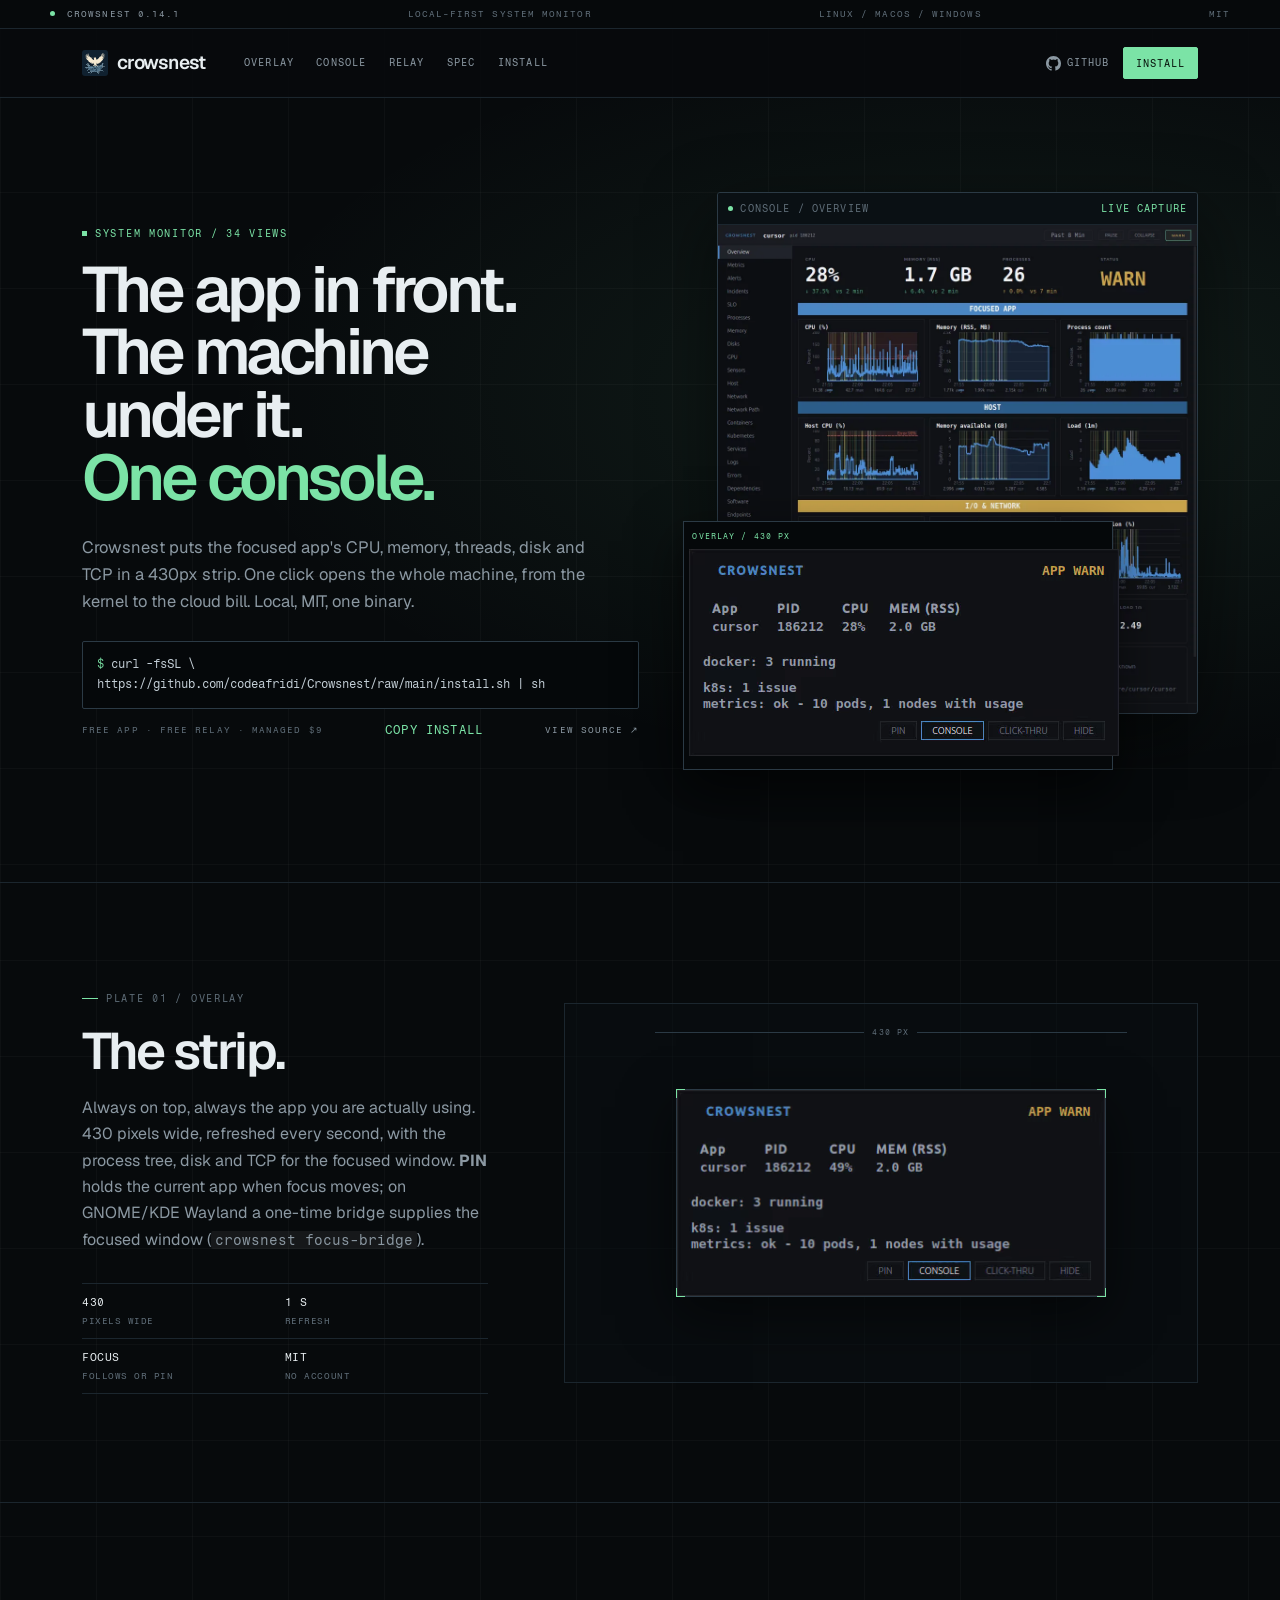
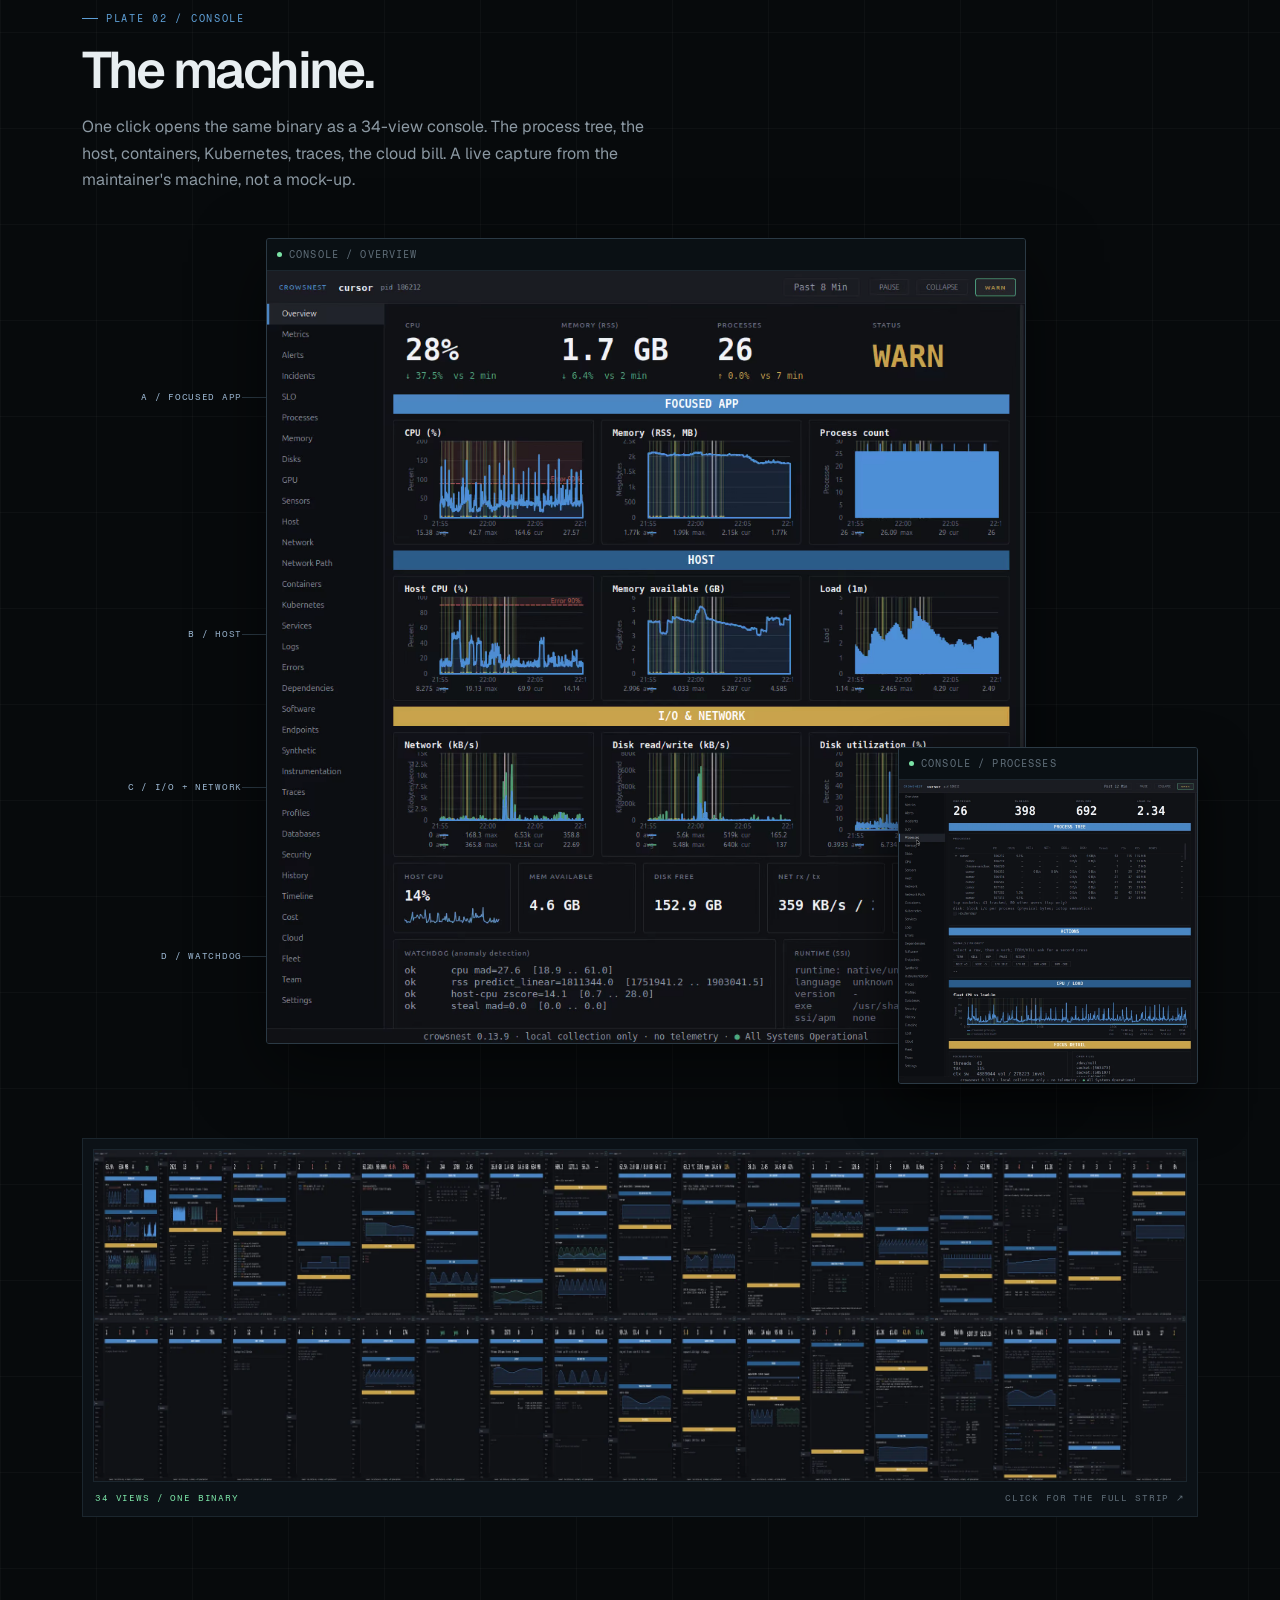
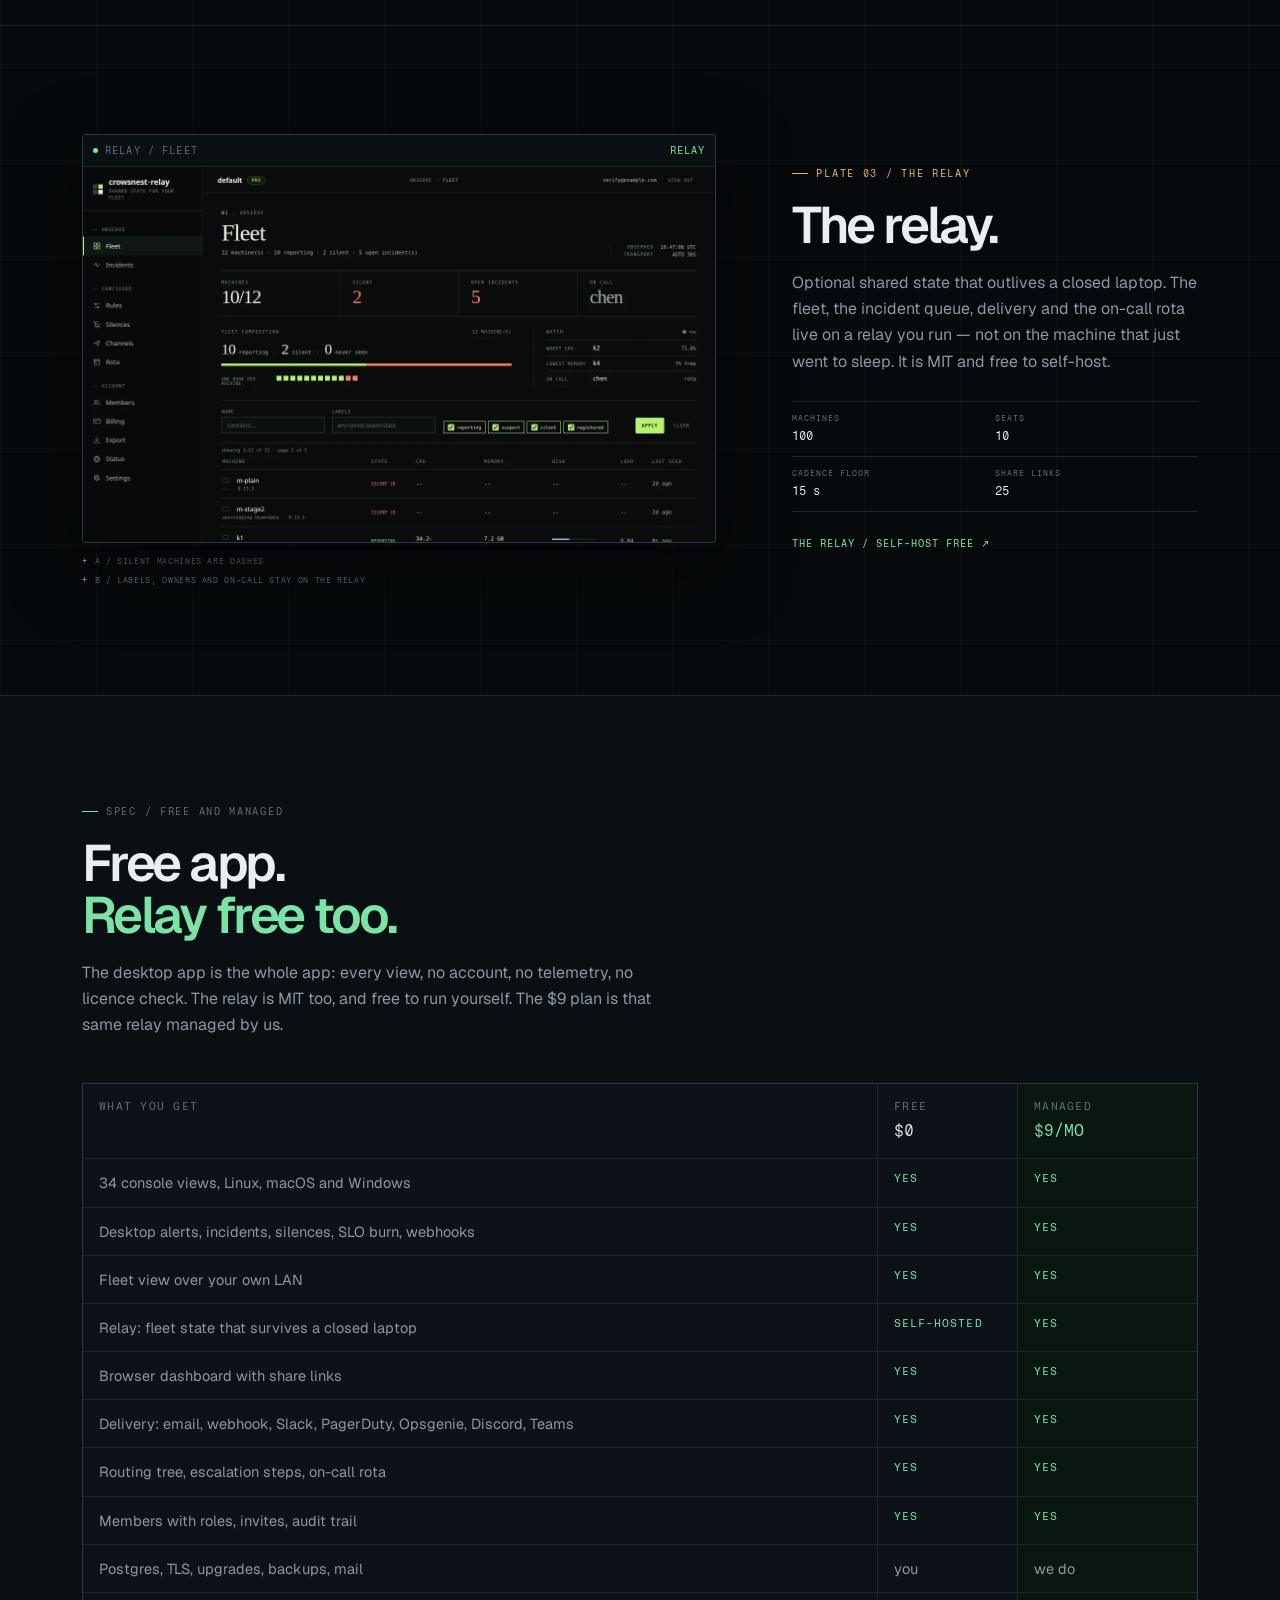
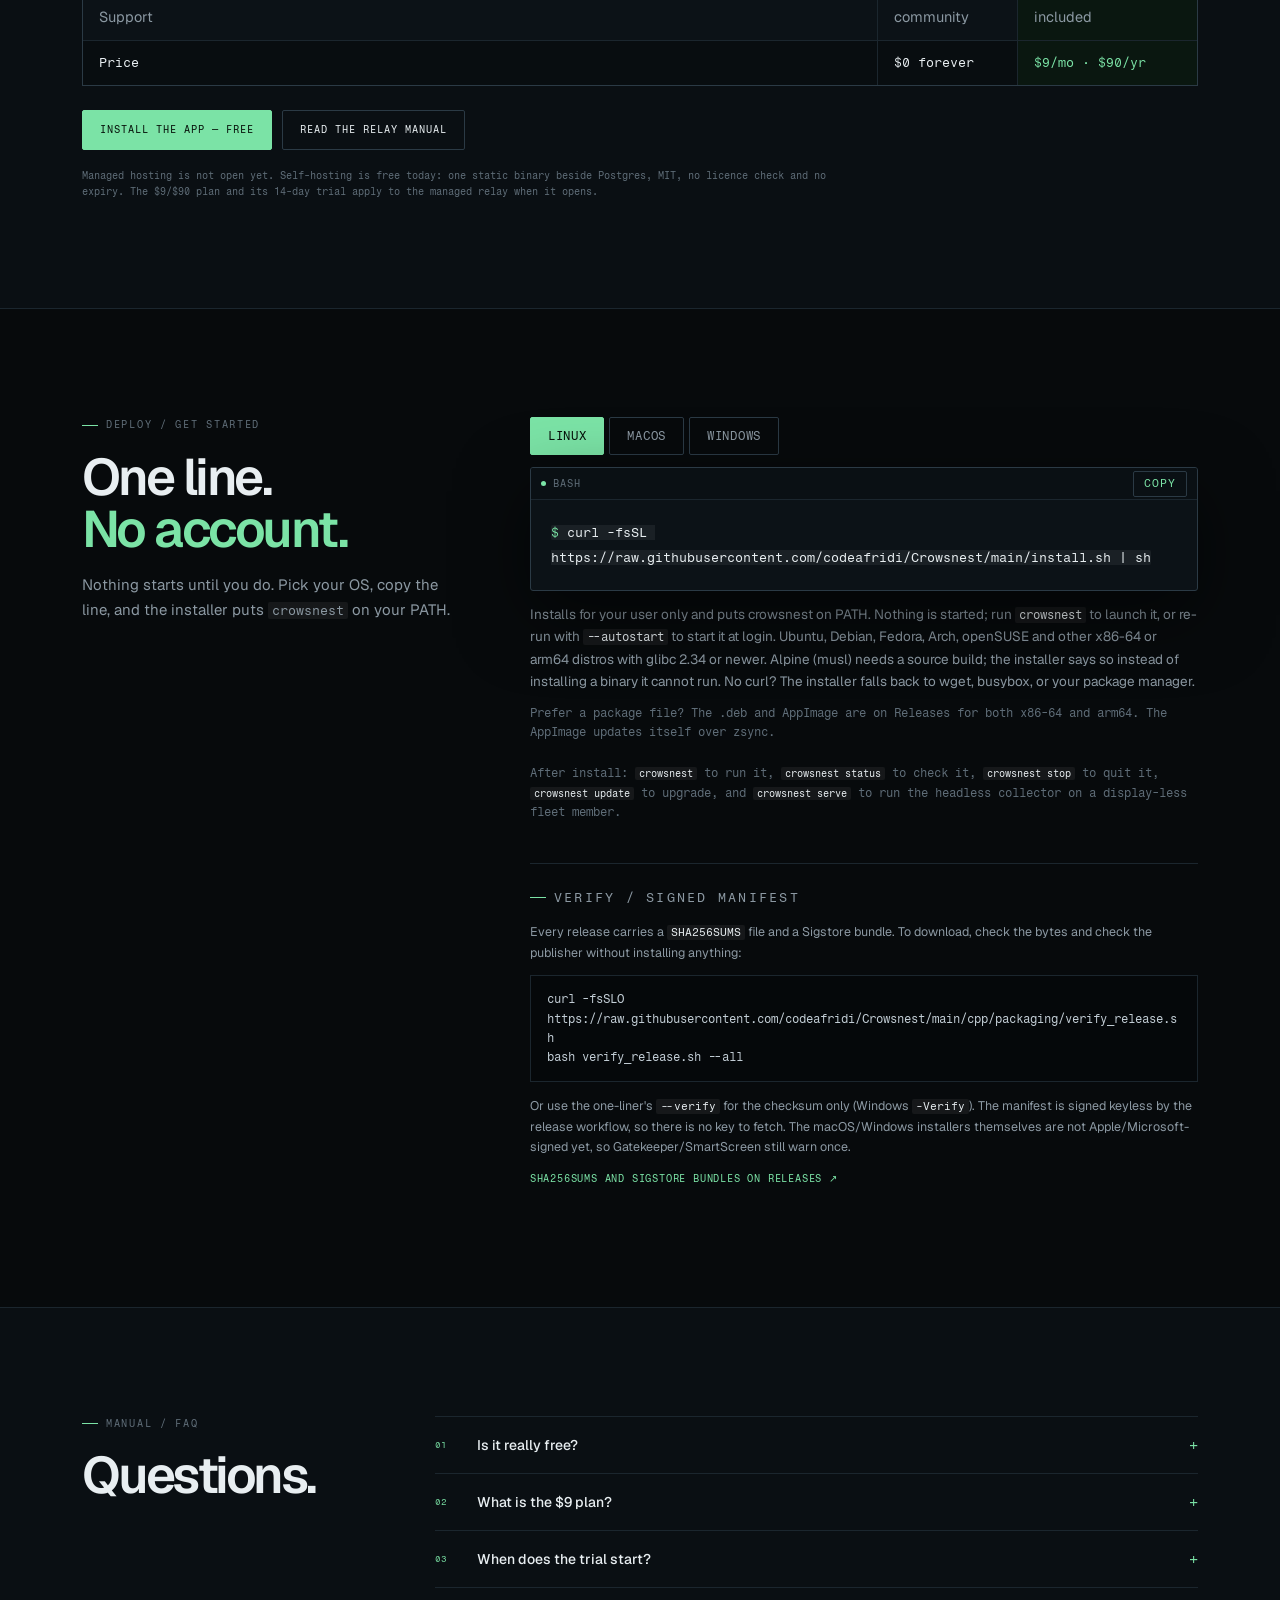
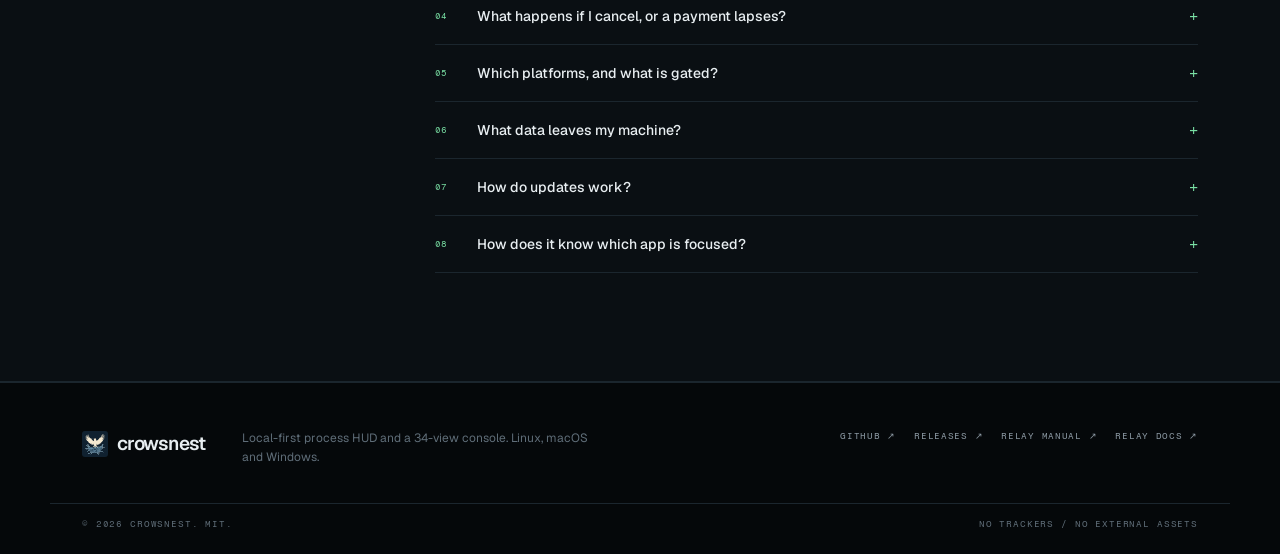
==== site/index.html @ 72ba288e "release: bump version to 0.14.1" ====
<!DOCTYPE html>
<html lang="en">
  <head>
    <meta charset="utf-8" />
    <meta name="viewport" content="width=device-width, initial-scale=1" />
    <title>Crowsnest. A focused process HUD and a 34-view console</title>
    <meta name="description" content="Crowsnest puts the focused app's CPU, memory, threads, disk and TCP in a 430px strip, then opens a 34-view console for the host, containers, Kubernetes, traces and cloud cost. Linux, macOS and Windows. The app and the relay are MIT and free to run yourself; the managed relay is $9 with a 14-day trial." />
    <meta name="theme-color" content="#080b0e" />
    <link rel="icon" href="logo.svg" type="image/svg+xml" />
    <link rel="apple-touch-icon" href="logo.png" />
    <link rel="preload" href="fonts/geist.woff2" as="font" type="font/woff2" crossorigin />
    <link rel="preload" href="fonts/fragment-mono.woff2" as="font" type="font/woff2" crossorigin />
    <link rel="stylesheet" href="styles.css?v=12" />
  </head>
  <body>
    <a class="skip" href="#main">Skip to content</a>

    <div class="topstrip">
      <div class="wrap topstrip-inner">
        <span class="topstrip-build"><i class="dot" aria-hidden="true"></i> CROWSNEST 0.14.1</span>
        <span>LOCAL-FIRST SYSTEM MONITOR</span>
        <span>LINUX / MACOS / WINDOWS</span>
        <span>MIT</span>
      </div>
    </div>

    <header class="head">
      <div class="wrap head-inner">
        <a class="brand" href="#main" aria-label="Crowsnest home">
          <img class="brand-mark" src="logo.svg" width="26" height="26" alt="" aria-hidden="true" />
          <span class="brand-name">crowsnest</span>
        </a>
        <nav class="head-nav" aria-label="Sections">
          <a href="#overlay">Overlay</a>
          <a href="#console">Console</a>
          <a href="relay.html">Relay</a>
          <a href="#spec">Spec</a>
          <a href="#install">Install</a>
        </nav>
        <div class="head-actions">
          <a class="head-gh" href="https://github.com/codeafridi/Crowsnest" rel="noopener">
            <svg width="15" height="15" viewBox="0 0 24 24" fill="currentColor" aria-hidden="true"><path d="M12 0C5.37 0 0 5.37 0 12c0 5.3 3.44 9.8 8.21 11.39.6.11.79-.26.79-.58v-2.23c-3.34.72-4.03-1.42-4.03-1.42-.55-1.39-1.33-1.76-1.33-1.76-1.09-.74.08-.73.08-.73 1.2.08 1.84 1.24 1.84 1.24 1.07 1.83 2.81 1.3 3.49 1 .11-.78.42-1.31.76-1.61-2.67-.3-5.47-1.33-5.47-5.93 0-1.31.47-2.38 1.24-3.22-.12-.3-.54-1.52.12-3.18 0 0 1-.32 3.3 1.23a11.5 11.5 0 0 1 6.01 0c2.3-1.55 3.3-1.23 3.3-1.23.66 1.66.24 2.88.12 3.18.77.84 1.24 1.91 1.24 3.22 0 4.61-2.81 5.63-5.49 5.92.43.37.81 1.1.81 2.22v3.29c0 .32.19.7.8.58A12 12 0 0 0 24 12c0-6.63-5.37-12-12-12z"/></svg>
            <span>GitHub</span>
          </a>
          <a class="btn btn-green btn-sm" href="#install">Install</a>
        </div>
      </div>
    </header>

    <main id="main">
      <section class="hero">
        <div class="hero-grid-bg" aria-hidden="true"></div>
        <div class="wrap hero-grid">
          <div class="hero-copy">
            <p class="eyebrow"><span class="tick"></span> SYSTEM MONITOR / 34 VIEWS</p>
            <h1>The app in front.<br />The machine<br />under it.<br /><em>One console.</em></h1>
            <p class="hero-lede">Crowsnest puts the focused app's CPU, memory, threads, disk and TCP in a 430px strip. One click opens the whole machine, from the kernel to the cloud bill. Local, MIT, one binary.</p>
            <div class="quick-install">
              <pre id="install-command"><span class="quick-prompt">$</span> curl -fsSL \
https://github.com/codeafridi/Crowsnest/raw/main/install.sh | sh</pre>
            </div>
            <div class="hero-under">
              <span>FREE APP · FREE RELAY · MANAGED $9</span>
              <button class="copy-link" type="button" data-copy="#install-command">COPY INSTALL</button>
              <a href="https://github.com/codeafridi/Crowsnest" rel="noopener">VIEW SOURCE &nearr;</a>
            </div>
          </div>

          <div class="hero-visual" aria-label="The Crowsnest console with the overlay strip">
            <div class="frame console-frame">
              <div class="frame-bar"><span class="frame-dot" aria-hidden="true"></span> CONSOLE / OVERVIEW <span class="frame-live">LIVE CAPTURE</span></div>
              <a href="#console"><img src="shots/console-live-poster.webp" width="1020" height="1040" alt="Crowsnest's console on a real machine: focused app CPU, memory and process count, host CPU, memory and load, network and disk charts, and the watchdog cards." fetchpriority="high" /></a>
            </div>
            <div class="overlay-float">
              <span class="float-label">OVERLAY / 430 PX</span>
              <video width="430" height="208" autoplay muted loop playsinline poster="hud.png" aria-label="A live capture of the compact Crowsnest strip: the focused app's CPU and memory update once a second, with Docker and Kubernetes counts and the PIN, CONSOLE, CLICK-THRU and HIDE buttons.">
                <source src="shots/hud-live.webm" type="video/webm" />
                <source src="shots/hud-live.mp4" type="video/mp4" />
              </video>
            </div>
          </div>
        </div>
      </section>

      <section class="plate plate-overlay" id="overlay">
        <div class="wrap plate-grid">
          <div class="plate-copy">
            <p class="plate-no">PLATE 01 / OVERLAY</p>
            <h2>The strip.</h2>
            <p>Always on top, always the app you are actually using. 430 pixels wide, refreshed every second, with the process tree, disk and TCP for the focused window. <strong>PIN</strong> holds the current app when focus moves; on GNOME/KDE Wayland a one-time bridge supplies the focused window (<code>crowsnest focus-bridge</code>).</p>
            <ul class="micro-list">
              <li><span>430</span>pixels wide</li>
              <li><span>1 s</span>refresh</li>
              <li><span>FOCUS</span>follows or PIN</li>
              <li><span>MIT</span>no account</li>
            </ul>
          </div>
          <div class="hud-stage">
            <div class="dimension dimension-top"><span>430 PX</span></div>
            <div class="hud-art">
              <video width="430" height="208" autoplay muted loop playsinline preload="metadata" poster="hud.png" aria-label="The compact Crowsnest overlay at actual size: the focused app, its CPU and memory updating, Docker and Kubernetes counts, and the footer controls.">
                <source src="shots/hud-live.webm" type="video/webm" />
                <source src="shots/hud-live.mp4" type="video/mp4" />
              </video>
              <span class="hud-corner tl"></span><span class="hud-corner tr"></span><span class="hud-corner bl"></span><span class="hud-corner br"></span>
            </div>
          </div>
        </div>
      </section>

      <section class="plate plate-console" id="console">
        <div class="wrap">
          <div class="plate-head">
            <p class="plate-no">PLATE 02 / CONSOLE</p>
            <h2>The machine.</h2>
            <p>One click opens the same binary as a 34-view console. The process tree, the host, containers, Kubernetes, traces, the cloud bill. A live capture from the maintainer's machine, not a mock-up.</p>
          </div>
          <div class="console-stage">
            <div class="ann-col" aria-hidden="true">
              <span class="ann ann-a">A / FOCUSED APP</span>
              <span class="ann ann-b">B / HOST</span>
              <span class="ann ann-c">C / I/O + NETWORK</span>
              <span class="ann ann-d">D / WATCHDOG</span>
            </div>
            <div class="console-art">
              <div class="frame main-frame">
                <div class="frame-bar"><span class="frame-dot" aria-hidden="true"></span> CONSOLE / OVERVIEW</div>
                <video width="1020" height="1040" autoplay muted loop playsinline preload="metadata" poster="shots/console-live-poster.webp" aria-label="A live capture of the Crowsnest console on a real machine: the Overview page with focused-app and host charts, the I/O and network band, the watchdog rows, then scrolled to the lower cards.">
                  <source src="shots/console-live.webm" type="video/webm" />
                  <source src="shots/console-live.mp4" type="video/mp4" />
                </video>
              </div>
              <div class="frame inset-frame">
                <div class="frame-bar"><span class="frame-dot" aria-hidden="true"></span> CONSOLE / PROCESSES</div>
                <img src="shots/processes-live.webp" width="1020" height="1040" alt="The Crowsnest Processes view on a real machine: a grouped process tree with CPU, RSS, threads, fds, disk and TCP rates, listening ports, the signal controls and the focused process detail." loading="lazy" />
              </div>
            </div>
          </div>
          <figure class="views-strip">
            <a href="shots/views.webp" target="_blank" rel="noopener"><img src="shots/views.webp" width="2324" height="704" loading="lazy" alt="A strip of all 34 Crowsnest console views rendered side by side." /></a>
            <figcaption><span>34 VIEWS / ONE BINARY</span><span>Click for the full strip &nearr;</span></figcaption>
          </figure>
        </div>
      </section>

      <section class="plate plate-relay" id="relay">
        <div class="wrap plate-grid reverse">
          <div class="relay-stage">
            <div class="frame relay-frame">
              <div class="frame-bar"><span class="frame-dot" aria-hidden="true"></span> RELAY / FLEET <span class="frame-live">RELAY</span></div>
              <a href="shots/relay-fleet.webp" target="_blank" rel="noopener"><img src="shots/relay-fleet.webp" width="1280" height="760" alt="The relay's Fleet page: twelve labeled machines, ten reporting, two silent with dashes in every value column, a composition strip and a watch column." loading="lazy" /></a>
            </div>
            <div class="relay-notes">
              <span>A / SILENT MACHINES ARE DASHES</span>
              <span>B / LABELS, OWNERS AND ON-CALL STAY ON THE RELAY</span>
            </div>
          </div>
          <div class="plate-copy">
            <p class="plate-no">PLATE 03 / THE RELAY</p>
            <h2>The relay.</h2>
            <p>Optional shared state that outlives a closed laptop. The fleet, the incident queue, delivery and the on-call rota live on a relay you run &mdash; not on the machine that just went to sleep. It is MIT and free to self-host.</p>
            <dl class="relay-facts">
              <div><dt>Machines</dt><dd>100</dd></div>
              <div><dt>Seats</dt><dd>10</dd></div>
              <div><dt>Cadence floor</dt><dd>15 s</dd></div>
              <div><dt>Share links</dt><dd>25</dd></div>
            </dl>
            <a class="arrow-link" href="relay.html">THE RELAY / SELF-HOST FREE &nearr;</a>
          </div>
        </div>
      </section>

      <section class="plate spec" id="spec">
        <div class="wrap">
          <div class="plate-head spec-head">
            <p class="plate-no">SPEC / FREE AND MANAGED</p>
            <h2>Free app.<br /><em>Relay free too.</em></h2>
            <p>The desktop app is the whole app: every view, no account, no telemetry, no licence check. The relay is MIT too, and free to run yourself. The $9 plan is that same relay managed by us.</p>
          </div>

          <div class="spec-scroll">
            <div class="spec-table" role="table" aria-label="Free and managed relay plans">
              <div class="spec-row spec-headrow" role="row">
                <span role="columnheader">WHAT YOU GET</span>
                <span role="columnheader">FREE <b>$0</b></span>
                <span role="columnheader" class="team-col">MANAGED <b>$9/mo</b></span>
              </div>
              <div class="spec-row" role="row"><span>34 console views, Linux, macOS and Windows</span><span class="yes">YES</span><span class="yes team-col">YES</span></div>
              <div class="spec-row" role="row"><span>Desktop alerts, incidents, silences, SLO burn, webhooks</span><span class="yes">YES</span><span class="yes team-col">YES</span></div>
              <div class="spec-row" role="row"><span>Fleet view over your own LAN</span><span class="yes">YES</span><span class="yes team-col">YES</span></div>
              <div class="spec-row" role="row"><span>Relay: fleet state that survives a closed laptop</span><span class="yes">SELF-HOSTED</span><span class="yes team-col">YES</span></div>
              <div class="spec-row" role="row"><span>Browser dashboard with share links</span><span class="yes">YES</span><span class="yes team-col">YES</span></div>
              <div class="spec-row" role="row"><span>Delivery: email, webhook, Slack, PagerDuty, Opsgenie, Discord, Teams</span><span class="yes">YES</span><span class="yes team-col">YES</span></div>
              <div class="spec-row" role="row"><span>Routing tree, escalation steps, on-call rota</span><span class="yes">YES</span><span class="yes team-col">YES</span></div>
              <div class="spec-row" role="row"><span>Members with roles, invites, audit trail</span><span class="yes">YES</span><span class="yes team-col">YES</span></div>
              <div class="spec-row" role="row"><span>Postgres, TLS, upgrades, backups, mail</span><span>you</span><span class="team-col">we do</span></div>
              <div class="spec-row" role="row"><span>Support</span><span>community</span><span class="team-col">included</span></div>
              <div class="spec-row spec-pricerow" role="row"><span>Price</span><span>$0 forever</span><span class="team-col">$9/mo &middot; $90/yr</span></div>
            </div>
          </div>

          <div class="spec-actions">
            <a class="btn btn-green" href="#install">Install the app &mdash; free</a>
            <a class="btn" href="relay.html">Read the relay manual</a>
          </div>
          <p class="managed-note">Managed hosting is not open yet. Self-hosting is free today: one static binary beside Postgres, MIT, no licence check and no expiry. The $9/$90 plan and its 14-day trial apply to the managed relay when it opens.</p>

          
        </div>
      </section>

      <section class="plate install" id="install">
        <div class="wrap install-grid">
          <div class="install-head">
            <p class="plate-no">DEPLOY / GET STARTED</p>
            <h2>One line.<br /><em>No account.</em></h2>
            <p>Nothing starts until you do. Pick your OS, copy the line, and the installer puts <code>crowsnest</code> on your PATH.</p>
          </div>
          <div class="install-body">
            <div class="ostabs" role="tablist" aria-label="Choose your operating system">
              <button type="button" role="tab" data-os="linux" aria-selected="true">Linux</button>
              <button type="button" role="tab" data-os="macos" aria-selected="false">macOS</button>
              <button type="button" role="tab" data-os="windows" aria-selected="false">Windows</button>
            </div>

            <div class="ospanel" data-os="linux" role="tabpanel">
              <div class="frame terminal-frame">
                <div class="frame-bar"><span class="frame-dot" aria-hidden="true"></span> BASH <button class="frame-copy" type="button" data-copy="#cmd-linux">COPY</button></div>
                <pre class="terminal-body"><code id="cmd-linux"><span class="prompt">$</span> curl -fsSL https://raw.githubusercontent.com/codeafridi/Crowsnest/main/install.sh | sh</code></pre>
              </div>
              <p>Installs for your user only and puts crowsnest on PATH. Nothing is started; run <code>crowsnest</code> to launch it, or re-run with <code>--autostart</code> to start it at login. Ubuntu, Debian, Fedora, Arch, openSUSE and other x86-64 or arm64 distros with glibc 2.34 or newer. Alpine (musl) needs a source build; the installer says so instead of installing a binary it cannot run. No curl? The installer falls back to wget, busybox, or your package manager.</p>
              <p class="alts">Prefer a package file? The .deb and AppImage are on Releases for both x86-64 and arm64. The AppImage updates itself over zsync.</p>
            </div>

            <div class="ospanel" data-os="macos" role="tabpanel" hidden>
              <div class="frame terminal-frame">
                <div class="frame-bar"><span class="frame-dot" aria-hidden="true"></span> TERMINAL <button class="frame-copy" type="button" data-copy="#cmd-mac">COPY</button></div>
                <pre class="terminal-body"><code id="cmd-mac"><span class="prompt">$</span> curl -fsSL https://raw.githubusercontent.com/codeafridi/Crowsnest/main/install.sh | sh</code></pre>
              </div>
              <p>Downloads the latest DMG, copies the app into Applications and adds the crowsnest command. Nothing is started; re-run with <code>--autostart</code> for login autostart. Needs macOS 12 Monterey or newer. No permissions asked, and the installer clears Gatekeeper for you.</p>
              <p class="alts">Prefer a package file? The DMG is on Releases. TCP health is gated on macOS: the kernel will not hand those counters to an unprivileged reader, and the panel says so.</p>
            </div>

            <div class="ospanel" data-os="windows" role="tabpanel" hidden>
              <div class="frame terminal-frame">
                <div class="frame-bar"><span class="frame-dot" aria-hidden="true"></span> POWERSHELL <button class="frame-copy" type="button" data-copy="#cmd-win">COPY</button></div>
                <pre class="terminal-body"><code id="cmd-win"><span class="prompt">PS&gt;</span> irm https://raw.githubusercontent.com/codeafridi/Crowsnest/main/cpp/packaging/windows/install.ps1 -OutFile "$env:TEMP\crowsnest-install.ps1"; powershell -NoProfile -ExecutionPolicy Bypass -File "$env:TEMP\crowsnest-install.ps1"</code></pre>
              </div>
              <p>Open PowerShell, paste the line, done. It downloads the installer to <code>%TEMP%</code> and runs that file with the execution policy bypassed for that process only &mdash; it does not pipe a remote string into your session. Installs into your user folder and puts crowsnest on PATH. Nothing is started; add <code>-Autostart</code> for start at login. Needs Windows 10 or newer. No Git Bash required.</p>
              <p class="alts">Prefer a setup wizard? The MSI is on Releases. SmartScreen may ask once, choose Run anyway.</p>
            </div>

            <p class="install-after">After install: <code>crowsnest</code> to run it, <code>crowsnest status</code> to check it, <code>crowsnest stop</code> to quit it, <code>crowsnest update</code> to upgrade, and <code>crowsnest serve</code> to run the headless collector on a display-less fleet member.</p>

            <div class="verify">
              <p class="plate-no">VERIFY / SIGNED MANIFEST</p>
              <p>Every release carries a <code>SHA256SUMS</code> file and a Sigstore bundle. To download, check the bytes and check the publisher without installing anything:</p>
              <pre class="verify-cmd">curl -fsSLO https://raw.githubusercontent.com/codeafridi/Crowsnest/main/cpp/packaging/verify_release.sh
bash verify_release.sh --all</pre>
              <p>Or use the one-liner's <code>--verify</code> for the checksum only (Windows <code>-Verify</code>). The manifest is signed keyless by the release workflow, so there is no key to fetch. The macOS/Windows installers themselves are not Apple/Microsoft-signed yet, so Gatekeeper/SmartScreen still warn once.</p>
              <p class="verify-link"><a href="https://github.com/codeafridi/Crowsnest/releases" rel="noopener">SHA256SUMS and Sigstore bundles on Releases &nearr;</a></p>
            </div>
          </div>
        </div>
      </section>

      <section class="plate faq" id="faq">
        <div class="wrap faq-grid">
          <div class="faq-head">
            <p class="plate-no">MANUAL / FAQ</p>
            <h2>Questions.</h2>
          </div>
          <div class="faq-list">
            <details class="faq-item"><summary><span>01</span>Is it really free?</summary><p>Yes. The desktop app is MIT with no account, no telemetry, no licence check and no feature gate. Every one of the 34 views ships in the free build. Local telemetry is never metered, and there is nothing to buy to use it.</p></details>
            <details class="faq-item"><summary><span>02</span>What is the $9 plan?</summary><p>The managed relay: we run the same relay for you &mdash; hosting, TLS, upgrades, backups, mail and support. The relay is MIT and free to self-host; nothing is feature-gated. $9 a month or $90 a year, 14-day trial, no card, when managed hosting opens. <a href="#spec">Pricing and limits</a>.</p></details>
            <details class="faq-item"><summary><span>03</span>When does the trial start?</summary><p>On the managed relay, when your hosted workspace is provisioned: 14 days, no card, full limits. A relay you run yourself has no trial and no expiry &mdash; it is free, with or without us.</p></details>
            <details class="faq-item"><summary><span>04</span>What happens if I cancel, or a payment lapses?</summary><p>Cancellation keeps the plan to the end of the period, then data is kept 30 days before a counted delete with a receipt. A lapsed payment gives 7 days of grace: read-only by day 7, cancelled by the pass on day 8. Restore inside the window and nothing is lost.</p></details>
            <details class="faq-item"><summary><span>05</span>Which platforms, and what is gated?</summary><p>Linux, macOS and Windows from the same codebase. Collection depth differs by what each OS will hand an unprivileged process, and the console names every gap instead of showing a blank: macOS redacts TCP counters without root, Windows has no load average, cgroups and PSI pressure are Linux surfaces, per-process socket rates need Linux. What works on your OS is listed in Settings, per surface.</p></details>
            <details class="faq-item"><summary><span>06</span>What data leaves my machine?</summary><p>By default, nothing. The outbound calls are all opt-in and all yours: the cloud metadata read for instance identity, your own webhook, your own Prometheus scraper, and <code>[remote]</code> reporting if you link a relay. Even then the payload never carries process lists, command lines, environment, paths or logs &mdash; the schema refuses them and <a href="https://github.com/codeafridi/Crowsnest/blob/main/docs/remote.md" rel="noopener">the field list documents every byte</a>.</p></details>
            <details class="faq-item"><summary><span>07</span>How do updates work?</summary><p><code>crowsnest update</code> stops the running HUD, fetches the latest release bundle and swaps it in. The AppImage updates itself over zsync, and the .deb, DMG, MSI and portable zip are on the <a href="https://github.com/codeafridi/Crowsnest/releases" rel="noopener">Releases page</a> if you prefer to install by hand.</p></details>
            <details class="faq-item"><summary><span>08</span>How does it know which app is focused?</summary><p>On GNOME or KDE Wayland it uses a small bridge the installer sets up, or <code>crowsnest focus-bridge</code> if it needs reinstalling. Hyprland, Sway, niri and X11 use their own sources; any other Wayland compositor has no focus source, and the strip says <strong>NO FOCUS</strong> while the host, disk and network cards keep collecting. The strip's <strong>PIN</strong> holds the current app when focus moves, and Settings -> Collection -> FOCUS names the live provider or the next step. <a href="https://github.com/codeafridi/Crowsnest/blob/main/docs/focus.md" rel="noopener">The focus reference</a> has every case.</p></details>
          </div>
        </div>
      </section>
    </main>

    <footer class="footer">
      <div class="wrap footer-top">
        <a class="brand footer-brand" href="#main"><img class="brand-mark" src="logo.svg" width="26" height="26" alt="" aria-hidden="true" /><span class="brand-name">crowsnest</span></a>
        <p>Local-first process HUD and a 34-view console. Linux, macOS and Windows.</p>
        <div class="footer-links">
          <a href="https://github.com/codeafridi/Crowsnest" rel="noopener">GitHub &nearr;</a>
          <a href="https://github.com/codeafridi/Crowsnest/releases" rel="noopener">Releases &nearr;</a>
          <a href="relay.html">Relay manual &nearr;</a>
          <a href="https://github.com/codeafridi/Crowsnest/blob/main/docs/remote.md" rel="noopener">Relay docs &nearr;</a>
        </div>
      </div>
      <div class="wrap footer-bottom">
        <span>&copy; 2026 Crowsnest. MIT.</span>
        <span>NO TRACKERS / NO EXTERNAL ASSETS</span>
      </div>
    </footer>

    <script>
      document.querySelectorAll('.ostabs button').forEach(function (b) {
        b.addEventListener('click', function () {
          document.querySelectorAll('.ostabs button').forEach(function (x) {
            x.setAttribute('aria-selected', x === b ? 'true' : 'false');
          });
          document.querySelectorAll('.ospanel').forEach(function (p) {
            p.hidden = p.dataset.os !== b.dataset.os;
          });
        });
      });

      document.querySelectorAll('[data-copy]').forEach(function (b) {
        b.addEventListener('click', function () {
          var src = document.querySelector(b.getAttribute('data-copy'));
          if (!src) return;
          var text = src.textContent.trim()
            .replace(/^(?:\$|PS>)\s*/, '')
            .replace(/\\\n\s*/g, '');
          if (navigator.clipboard) navigator.clipboard.writeText(text);
          var label = b.textContent;
          b.textContent = 'COPIED';
          setTimeout(function () { b.textContent = label; }, 1400);
        });
      });
    </script>
  </body>
</html>
---- site/styles.css ----
@font-face {
  font-family: "Geist";
  src: url("fonts/geist.woff2") format("woff2");
  font-weight: 100 900;
  font-style: normal;
  font-display: swap;
}
@font-face {
  font-family: "Fragment Mono";
  src: url("fonts/fragment-mono.woff2") format("woff2");
  font-weight: 400;
  font-style: normal;
  font-display: swap;
}

:root {
  --bg: #070a0c;
  --bg-2: #0a0f13;
  --panel: #0c1217;
  --panel-2: #10171d;
  --line: #1b262e;
  --line-2: #2b3a45;
  --text: #e8eef1;
  --muted: #8b98a2;
  --dim: #5f6d78;
  --green: #7be3a6;
  --green-2: #a6f2c8;
  --green-dim: #0f2419;
  --blue: #5e9fd6;
  --amber: #e7b36a;
  --code: #05080a;
  --sans: "Geist", system-ui, -apple-system, "Segoe UI", Roboto, Helvetica, Arial, sans-serif;
  --mono: "Fragment Mono", ui-monospace, Menlo, Consolas, monospace;
}

* { box-sizing: border-box; }
html { scroll-behavior: smooth; }
body {
  margin: 0;
  background-color: var(--bg);
  background-image:
    linear-gradient(to right, rgba(255, 255, 255, 0.026) 1px, transparent 1px),
    linear-gradient(to bottom, rgba(255, 255, 255, 0.026) 1px, transparent 1px);
  background-size: 96px 96px;
  color: var(--text);
  font-family: var(--sans);
  font-size: 16px;
  line-height: 1.6;
  -webkit-font-smoothing: antialiased;
  text-rendering: optimizeLegibility;
  overflow-x: hidden;
}
img { max-width: 100%; }
h1, h2, h3, h4 { text-wrap: balance; font-weight: 600; letter-spacing: -0.04em; margin: 0; }
p { text-wrap: pretty; }
a { color: inherit; text-decoration: none; }
button { font-family: inherit; }
code { font-family: var(--mono); font-size: 0.86em; background: rgba(255, 255, 255, 0.06); padding: 1px 4px; border-radius: 2px; }
em { font-style: normal; color: var(--green); }
::selection { background: var(--green); color: var(--bg); }
:focus-visible { outline: 2px solid var(--green); outline-offset: 3px; }
[id] { scroll-margin-top: 24px; }

.skip { position: absolute; left: -9999px; top: 0; z-index: 100; background: var(--green); color: var(--bg); padding: 9px 13px; font-family: var(--mono); font-size: 11px; }
.skip:focus { left: 0; }
.wrap { max-width: 1180px; margin: 0 auto; padding: 0 32px; }

/* --- Top strip / header ------------------------------------------------ */
.topstrip { border-bottom: 1px solid var(--line); background: #06090b; }
.topstrip-inner { display: flex; justify-content: space-between; gap: 20px; padding: 7px 0; font-family: var(--mono); font-size: 9px; letter-spacing: 0.12em; text-transform: uppercase; color: var(--dim); }
.topstrip-build { color: var(--muted); }
.dot { display: inline-block; width: 5px; height: 5px; margin-right: 5px; border-radius: 50%; background: var(--green); vertical-align: 1px; }

.head { border-bottom: 1px solid var(--line); background: rgba(7, 10, 12, 0.86); }
.head-inner { height: 68px; display: flex; align-items: center; gap: 24px; }
.brand { display: inline-flex; align-items: center; gap: 9px; color: var(--text); }
.brand-mark { display: block; border-radius: 3px; }
.brand-name { font-weight: 600; font-size: 19px; letter-spacing: -0.03em; }
.head-nav { display: flex; gap: 22px; margin-left: 14px; }
.head-nav a { font-family: var(--mono); font-size: 10px; letter-spacing: 0.12em; text-transform: uppercase; color: var(--muted); }
.head-nav a:hover { color: var(--green); }
.head-actions { margin-left: auto; display: flex; align-items: center; gap: 14px; }
.head-gh { display: inline-flex; align-items: center; gap: 6px; font-family: var(--mono); font-size: 10px; letter-spacing: 0.1em; text-transform: uppercase; color: var(--muted); }
.head-gh:hover { color: var(--text); }

.btn { display: inline-flex; align-items: center; justify-content: center; height: 40px; padding: 0 17px; border: 1px solid var(--line-2); border-radius: 2px; background: transparent; color: var(--text); font-family: var(--mono); font-size: 10px; letter-spacing: 0.1em; text-transform: uppercase; white-space: nowrap; cursor: pointer; transition: border-color 0.15s ease, color 0.15s ease, background 0.15s ease; }
.btn:hover { border-color: var(--green); color: var(--green); }
.btn-sm { height: 32px; padding: 0 12px; font-size: 9.5px; }
.btn-green { background: var(--green); border-color: var(--green); color: #06110a; }
.btn-green:hover { background: var(--green-2); border-color: var(--green-2); color: #06110a; }

.eyebrow, .plate-no { display: flex; align-items: center; gap: 8px; margin: 0 0 18px; font-family: var(--mono); font-size: 9.5px; letter-spacing: 0.18em; text-transform: uppercase; color: var(--green); }
.tick { width: 5px; height: 5px; background: var(--green); flex: 0 0 auto; }
.plate-no { color: var(--dim); }
.plate-no::before { content: ""; width: 16px; height: 1px; background: var(--green); }
.plate-console .plate-no { color: var(--blue); }
.plate-console .plate-no::before { background: var(--blue); }
.plate-console .ann { color: #9db9d4; }
.plate-relay .plate-no { color: var(--amber); }
.plate-relay .plate-no::before { background: var(--amber); }
.plate-relay .relay-notes span::before { color: var(--amber); }

/* --- Hero ------------------------------------------------------------- */
.hero { position: relative; padding: 94px 0 112px; border-bottom: 1px solid var(--line); overflow: hidden; }
.hero-grid-bg { position: absolute; inset: 0; background: radial-gradient(ellipse at 78% 38%, rgba(123, 227, 166, 0.09), rgba(123, 227, 166, 0) 55%); pointer-events: none; }
.hero-grid { position: relative; display: grid; grid-template-columns: 1.04fr 0.96fr; gap: 44px; align-items: center; }
.hero-grid > *, .plate-grid > *, .install-grid > *, .faq-grid > *, .console-stage > * { min-width: 0; }
.hero-copy { max-width: 580px; min-width: 0; }
.hero h1 { margin: 0 0 24px; font-size: clamp(3rem, 5vw, 4.8rem); line-height: 0.98; letter-spacing: -0.055em; color: var(--text); }
.hero-lede { max-width: 520px; margin: 0 0 26px; color: var(--muted); font-size: 16.5px; line-height: 1.65; }
.quick-install { width: 100%; max-width: 560px; min-width: 0; border: 1px solid var(--line-2); border-radius: 2px; background: var(--code); overflow-x: auto; }
.quick-install pre { margin: 0; padding: 13px 14px; font-family: var(--mono); font-size: 12px; line-height: 1.65; color: #c3ced6; white-space: pre-wrap; overflow-wrap: anywhere; }
.quick-prompt { color: var(--green); }
.copy-link { padding: 0; border: 0; background: none; color: var(--green); font-family: var(--mono); font-size: 11.5px; letter-spacing: 0.1em; cursor: pointer; }
.copy-link:hover { color: var(--green-2); text-decoration: underline; text-underline-offset: 2px; }
.hero-under { display: flex; flex-wrap: wrap; justify-content: space-between; gap: 12px; max-width: 560px; margin-top: 14px; font-family: var(--mono); font-size: 9px; letter-spacing: 0.12em; color: var(--dim); }
.hero-under a { color: var(--muted); }
.hero-under a:hover { color: var(--green); }

.hero-visual { position: relative; justify-self: end; width: 100%; max-width: 600px; padding: 0 0 56px 34px; }
.frame { position: relative; border: 1px solid var(--line-2); border-radius: 3px; background: var(--panel); overflow: hidden; box-shadow: 0 24px 70px rgba(0, 0, 0, 0.5); }
.frame-bar { display: flex; align-items: center; gap: 7px; height: 32px; padding: 0 10px; border-bottom: 1px solid var(--line); background: #0a1014; font-family: var(--mono); font-size: 9.5px; letter-spacing: 0.12em; text-transform: uppercase; color: var(--dim); }
.frame-copy { margin-left: auto; height: 26px; padding: 0 10px; border: 1px solid var(--line-2); border-radius: 2px; background: transparent; color: var(--green); font-family: var(--mono); font-size: 11px; letter-spacing: 0.08em; cursor: pointer; }
.frame-copy:hover { border-color: var(--green); color: var(--green-2); }
.frame-dot { width: 5px; height: 5px; border-radius: 50%; background: var(--green); }
.frame-live { margin-left: auto; color: var(--green); }
.frame img, .frame video { display: block; width: 100%; height: auto; }
.console-frame { max-width: 560px; margin-left: auto; }
.overlay-float { position: absolute; left: 0; bottom: 0; width: 430px; max-width: calc(100% - 34px); padding: 5px; border: 1px solid var(--line-2); background: var(--code); box-shadow: 0 20px 50px rgba(0, 0, 0, 0.65); }
.float-label { display: block; padding: 3px 3px 6px; font-family: var(--mono); font-size: 8px; letter-spacing: 0.14em; color: var(--green); }
.overlay-float img { display: block; width: 100%; height: auto; }

/* --- Plates ----------------------------------------------------------- */
.plate { padding: 108px 0; border-bottom: 1px solid var(--line); }
.plate h2 { margin: 0 0 18px; font-size: clamp(2.6rem, 4vw, 3.6rem); line-height: 1.02; letter-spacing: -0.05em; }
.plate-copy p:not(.plate-no) { max-width: 460px; margin: 0; color: var(--muted); font-size: 16px; line-height: 1.65; }
.plate-grid { display: grid; grid-template-columns: 0.78fr 1.22fr; gap: 76px; align-items: center; }
.plate-grid.reverse { grid-template-columns: 1.22fr 0.78fr; }
.plate-head { max-width: 720px; margin-bottom: 44px; }
.plate-head p:not(.plate-no) { max-width: 600px; margin: 0; color: var(--muted); font-size: 16px; line-height: 1.65; }

.micro-list { display: grid; grid-template-columns: 1fr 1fr; gap: 0; margin: 30px 0 0; padding: 0; list-style: none; border-top: 1px solid var(--line); }
.micro-list li { padding: 10px 0; border-bottom: 1px solid var(--line); color: var(--dim); font-family: var(--mono); font-size: 9px; letter-spacing: 0.06em; text-transform: uppercase; }
.micro-list li:nth-child(odd) { padding-right: 12px; }
.micro-list span { display: block; color: var(--text); font-size: 11px; margin-bottom: 2px; }

.hud-stage { position: relative; min-height: 380px; display: flex; align-items: center; justify-content: center; padding: 54px 70px 54px 90px; border: 1px solid var(--line); background: rgba(10, 15, 19, 0.55); }
.hud-art { position: relative; width: 430px; max-width: 100%; background: var(--code); border: 1px solid var(--line-2); box-shadow: 0 18px 50px rgba(0, 0, 0, 0.5); }
.hud-art img, .hud-art video { display: block; width: 100%; height: auto; }
.hud-corner { position: absolute; width: 9px; height: 9px; border-color: var(--green); border-style: solid; }
.hud-corner.tl { top: -1px; left: -1px; border-width: 1px 0 0 1px; }
.hud-corner.tr { top: -1px; right: -1px; border-width: 1px 1px 0 0; }
.hud-corner.bl { bottom: -1px; left: -1px; border-width: 0 0 1px 1px; }
.hud-corner.br { bottom: -1px; right: -1px; border-width: 0 1px 1px 0; }
.dimension { display: flex; align-items: center; gap: 8px; font-family: var(--mono); font-size: 8px; letter-spacing: 0.14em; color: var(--dim); }
.dimension::before, .dimension::after { content: ""; height: 1px; background: var(--line-2); flex: 1 1 auto; }
.dimension-top { position: absolute; top: 22px; left: 90px; right: 70px; }
.dimension-side { position: absolute; right: 16px; top: 50%; transform: translateY(-50%) rotate(90deg); width: 100px; transform-origin: center; }


/* Console plate */
.console-stage { display: grid; grid-template-columns: 160px minmax(0, 1fr); gap: 24px; align-items: stretch; }
.ann-col { position: relative; }
.ann { position: absolute; right: 0; font-family: var(--mono); font-size: 9px; letter-spacing: 0.08em; color: #9aa7b2; white-space: nowrap; text-align: right; }
.ann::after { content: ""; position: absolute; left: 100%; top: 50%; width: 40px; height: 1px; background: var(--line-2); }
.ann-a { top: 18%; }
.ann-b { top: 46%; }
.ann-c { top: 64%; }
.ann-d { top: 84%; }
.console-art { position: relative; padding: 0 0 40px 0; }
.main-frame { max-width: 760px; }
.inset-frame { position: absolute; right: 0; bottom: 0; width: 300px; box-shadow: 0 20px 50px rgba(0, 0, 0, 0.65); }
.views-strip { margin: 54px 0 0; padding: 10px; border: 1px solid var(--line); background: var(--panel); }
.views-strip a { display: block; border: 1px solid var(--line); }
.views-strip img { display: block; width: 100%; height: auto; }
.views-strip figcaption { display: flex; justify-content: space-between; gap: 16px; padding: 10px 2px 0; font-family: var(--mono); font-size: 8.5px; letter-spacing: 0.1em; color: var(--dim); text-transform: uppercase; }
.views-strip figcaption span:first-child { color: var(--green); }

/* Relay plate */
.relay-stage { min-width: 0; }
.relay-frame img { display: block; width: 100%; height: auto; }
.relay-notes { display: flex; flex-direction: column; gap: 6px; margin-top: 12px; font-family: var(--mono); font-size: 8px; letter-spacing: 0.08em; color: var(--dim); text-transform: uppercase; }
.relay-notes span::before { content: "+"; color: var(--green); margin-right: 7px; }
.relay-facts { display: grid; grid-template-columns: 1fr 1fr; margin: 26px 0 0; padding: 0; border-top: 1px solid var(--line); }
.relay-facts div { padding: 10px 0; border-bottom: 1px solid var(--line); }
.relay-facts dt { font-family: var(--mono); font-size: 8px; letter-spacing: 0.12em; color: var(--dim); text-transform: uppercase; }
.relay-facts dd { margin: 2px 0 0; font-family: var(--mono); font-size: 12px; color: var(--text); }
.arrow-link { display: inline-block; margin-top: 24px; font-family: var(--mono); font-size: 10px; letter-spacing: 0.1em; color: var(--green); }
.arrow-link:hover { color: var(--green-2); }

/* --- Spec ------------------------------------------------------------- */
.spec { background: var(--bg-2); }
.spec-head { max-width: 760px; }
.spec-scroll { overflow-x: auto; }
.spec-table { min-width: 760px; border: 1px solid var(--line-2); background: var(--panel); }
.spec-row { display: grid; grid-template-columns: minmax(0, 1fr) 140px 180px; border-bottom: 1px solid var(--line); }
.spec-row:last-child { border-bottom: 0; }
.spec-row > span { padding: 12px 16px; color: var(--muted); font-size: 14.5px; }
.spec-row > span + span { border-left: 1px solid var(--line); }
.spec-headrow > span { font-family: var(--mono); font-size: 10.5px; letter-spacing: 0.12em; color: var(--dim); text-transform: uppercase; padding-top: 15px; padding-bottom: 15px; }
.spec-headrow b { display: block; margin-top: 3px; font-family: var(--mono); font-size: 15.5px; font-weight: 400; color: var(--text); letter-spacing: 0; }
.spec-headrow .team-col b { color: var(--green); }
.spec-row .team-col { background: #0a1710; }
.spec-row .yes { color: var(--green); font-family: var(--mono); font-size: 10.5px; letter-spacing: 0.1em; }
.spec-row .no { font-size: 10.5px; }
.spec-row .no { color: var(--dim); font-family: var(--mono); }
.spec-pricerow > span { color: var(--text); font-family: var(--mono); font-size: 12.5px; background: #080d10; }
.spec-pricerow .team-col { color: var(--green); }
.spec-actions { display: flex; flex-wrap: wrap; gap: 10px; margin-top: 24px; }
.managed-note { max-width: 760px; margin: 18px 0 0; color: var(--dim); font-family: var(--mono); font-size: 9.5px; line-height: 1.7; }



/* --- Install ---------------------------------------------------------- */
.install { background: var(--bg); }
.install-grid { display: grid; grid-template-columns: 0.72fr 1.28fr; gap: 72px; align-items: start; }
.install-head p:not(.plate-no) { margin: 0; color: var(--muted); font-size: 15px; line-height: 1.65; }
.ostabs { display: flex; flex-wrap: wrap; gap: 5px; margin: 0 0 12px; }
.ostabs button { height: 38px; padding: 0 17px; border: 1px solid var(--line-2); border-radius: 2px; background: transparent; color: var(--muted); font-family: var(--mono); font-size: 12px; letter-spacing: 0.06em; text-transform: uppercase; cursor: pointer; }
.ostabs button:hover { color: var(--text); border-color: var(--green); }
.ostabs button[aria-selected="true"] { background: var(--green); border-color: var(--green); color: #06110a; }
.ospanel[hidden] { display: none; }
.terminal-frame { align-self: start; }
.terminal-body { margin: 0; padding: 16px 18px; font-family: var(--mono); font-size: 12px; line-height: 1.7; color: #c3ced6; background: transparent; overflow-x: auto; white-space: pre-wrap; text-align: left; }
.terminal-body code { background: none; padding: 0; color: inherit; }
.prompt { color: var(--green); }
.install .terminal-body { font-size: 15px; line-height: 1.65; padding: 20px; overflow-wrap: anywhere; }
.ospanel p { max-width: 780px; margin: 12px 0 0; color: var(--muted); font-size: 13.5px; line-height: 1.65; }
.ospanel .alts { color: var(--dim); font-family: var(--mono); font-size: 11.5px; }
.ospanel code, .install-after code { background: rgba(255, 255, 255, 0.06); color: var(--text); }
.install-after { max-width: 820px; margin: 22px 0 0; color: var(--dim); font-family: var(--mono); font-size: 11.5px; line-height: 1.7; }

/* --- FAQ -------------------------------------------------------------- */
.faq { background: var(--bg-2); }
.faq-grid { display: grid; grid-template-columns: 0.55fr 1.45fr; gap: 64px; align-items: start; }
.faq-head h2 { font-size: clamp(2.6rem, 4vw, 3.6rem); }
.faq-list { border-top: 1px solid var(--line); }
.faq-item { border-bottom: 1px solid var(--line); }
.faq-item summary { display: grid; grid-template-columns: 34px 1fr auto; gap: 8px; align-items: center; padding: 16px 0; cursor: pointer; font-size: 14px; font-weight: 500; list-style: none; }
.faq-item summary::-webkit-details-marker { display: none; }
.faq-item summary span { font-family: var(--mono); font-size: 9px; color: var(--green); }
.faq-item summary::after { content: "+"; font-family: var(--mono); font-size: 15px; color: var(--green); }
.faq-item[open] summary::after { content: "\2013"; }
.faq-item p { max-width: 700px; margin: 0 0 16px 34px; color: var(--muted); font-size: 12.5px; line-height: 1.7; }
.faq-item p a { color: var(--green); text-decoration: underline; text-underline-offset: 2px; }

/* --- Footer ----------------------------------------------------------- */
.footer { background: #05080a; border-top: 1px solid var(--line); padding: 46px 0 22px; }
.footer-top { display: flex; align-items: flex-start; gap: 28px; flex-wrap: wrap; }
.footer-brand { margin-right: 8px; }
.footer-top > p { max-width: 360px; margin: 0; color: var(--dim); font-size: 12px; }
.footer-links { display: flex; gap: 18px; margin-left: auto; flex-wrap: wrap; }
.footer-links a { font-family: var(--mono); font-size: 9px; letter-spacing: 0.08em; color: var(--muted); text-transform: uppercase; }
.footer-links a:hover { color: var(--green); }
.footer-bottom { display: flex; justify-content: space-between; gap: 16px; flex-wrap: wrap; margin-top: 36px; padding-top: 14px; border-top: 1px solid var(--line); font-family: var(--mono); font-size: 8.5px; letter-spacing: 0.1em; color: var(--dim); text-transform: uppercase; }

/* --- Responsive ------------------------------------------------------- */
@media (max-width: 1080px) {
  .head-nav { gap: 16px; margin-left: 4px; }
  .hero h1 { font-size: clamp(2.8rem, 5vw, 4.4rem); }
  .plate-grid, .plate-grid.reverse { gap: 44px; }
  .console-stage { grid-template-columns: 120px minmax(0, 1fr); }
  .ann-col { display: none; }
  .console-stage { grid-template-columns: 1fr; }
}

@media (max-width: 960px) {
  .head-nav { display: none; }
  .hero { padding: 72px 0 78px; }
  .hero-grid { grid-template-columns: 1fr; gap: 48px; }
  .hero-visual { justify-self: start; max-width: 620px; padding-left: 0; }
  .console-frame { margin-left: 0; }
  .overlay-float { position: relative; left: auto; bottom: auto; width: 430px; margin: -26px 0 0 22px; }
  .plate { padding: 78px 0; }
  .plate-grid, .plate-grid.reverse { grid-template-columns: 1fr; gap: 36px; }
  .plate-grid.reverse .relay-stage { order: 1; }
  .plate-grid.reverse .plate-copy { order: 2; }
  .hud-stage { min-height: 0; padding: 50px 20px 36px; }
  .dimension-side { display: none; }
  .dimension-top { left: 20px; right: 20px; }
  .main-frame { max-width: 100%; }
  .console-art { padding-bottom: 52px; }
  .inset-frame { width: 45%; right: 8px; bottom: 0; }
  .spec-row { grid-template-columns: minmax(0, 1fr) 110px 140px; }
  .spec-row > span { padding: 10px 12px; font-size: 12px; }
  .install-grid { grid-template-columns: 1fr; gap: 30px; }
  .faq-grid { grid-template-columns: 1fr; gap: 30px; }
  .footer-links { margin-left: 0; }
}

@media (max-width: 720px) {
  .wrap { padding: 0 20px; }
  .topstrip-inner span:nth-child(2), .topstrip-inner span:nth-child(3) { display: none; }
  .head-inner { height: 60px; }
  .head-gh span { display: none; }
  .hero { padding: 60px 0 64px; }
  .hero h1 { font-size: clamp(2.45rem, 10vw, 3.4rem); }
  .hero-lede { font-size: 15px; }
  .quick-install pre { font-size: 11px; }
  .overlay-float { width: 100%; max-width: 430px; margin-left: 0; }
  .plate { padding: 64px 0; }
  .plate h2 { font-size: clamp(2.2rem, 9vw, 3rem); }
  .plate-head { margin-bottom: 32px; }
  .hud-art { width: 100%; }
  .hud-stage { padding: 38px 14px 24px; }
  .console-art { padding-bottom: 40px; }
  .inset-frame { width: 52%; }
  .views-strip { margin-top: 40px; padding: 7px; }
  .views-strip figcaption { font-size: 7.5px; }
  .relay-facts { grid-template-columns: 1fr 1fr; }
  .spec-table { min-width: 0; }
  .spec-row { grid-template-columns: minmax(0, 1fr) 72px 92px; }
  .spec-row > span { padding: 9px 8px; font-size: 12px; line-height: 1.45; overflow-wrap: anywhere; }
  .spec-row > span:nth-child(2), .spec-row > span:nth-child(3) { font-size: 9.5px; }
  .spec-headrow b { font-size: 12px; }
  .spec-headrow span { font-size: 9px; }
  .faq-head h2 { font-size: clamp(2.2rem, 9vw, 3rem); }
  .footer-top > p { max-width: none; }
  .footer-links { width: 100%; }
  .footer-bottom { flex-direction: column; gap: 7px; }
}

@media (max-width: 440px) {
  .hero-under { flex-direction: column; align-items: flex-start; gap: 6px; }
  .hero-under .copy-link { text-align: left; }
  .quick-install { padding-left: 9px; }
  .copy-btn { padding: 0 9px; }
  .spec-actions .btn { width: 100%; }
  .relay-facts { grid-template-columns: 1fr; }
}

/* --- Relay manual page ------------------------------------------------ */
.head-nav a[aria-current="page"] { color: var(--green); }
.relay-page .page-hero { padding: 72px 0 64px; border-bottom: 1px solid var(--line); }
.page-hero-grid { display: grid; grid-template-columns: 0.9fr 1.1fr; gap: 56px; align-items: center; }
.page-hero-copy h1 { margin: 0 0 20px; font-size: clamp(3rem, 5.2vw, 4.8rem); line-height: 0.98; letter-spacing: -0.055em; }
.page-hero-copy h1 em { color: var(--amber); }
.page-hero-copy > p:not(.plate-no) { max-width: 520px; margin: 0; color: var(--muted); font-size: 16.5px; line-height: 1.65; }
.page-hero .hero-actions { margin-top: 26px; }
.relay-hero-facts { display: grid; grid-template-columns: 1fr 1fr; margin: 30px 0 0; padding: 0; border-top: 1px solid var(--line); }
.relay-hero-facts div { padding: 10px 0; border-bottom: 1px solid var(--line); }
.relay-hero-facts dt { font-family: var(--mono); font-size: 8px; letter-spacing: 0.12em; color: var(--dim); text-transform: uppercase; }
.relay-hero-facts dd { margin: 2px 0 0; font-family: var(--mono); font-size: 12px; color: var(--text); }
.page-hero-shot { margin: 0; min-width: 0; }
.page-hero-shot .frame { box-shadow: 0 24px 70px rgba(0, 0, 0, 0.5); }
.page-hero-shot figcaption { margin-top: 10px; color: var(--muted-2); font-family: var(--mono); font-size: 10px; }
.relay-page .plate-no { color: var(--amber); }
.relay-page .plate-no::before { background: var(--amber); }
.relay-page .frame-live { color: var(--amber); }
.relay-page .head-nav a[aria-current="page"] { color: var(--amber); }
.relay-page h2 em { color: var(--amber); }

.relay-holds { display: grid; grid-template-columns: 1fr 1fr; gap: 0 52px; }
.relay-holds article { padding: 22px 0; border-top: 1px solid var(--line); }
.relay-holds h3 { margin: 8px 0 5px; font-size: 16px; }
.relay-holds p { margin: 0; color: var(--muted); font-size: 14px; line-height: 1.6; }

.relay-spec-cols { display: grid; grid-template-columns: 1fr 1fr; gap: 28px; }
.relay-spec-col { padding: 24px; border: 1px solid var(--line); background: var(--panel); }
.relay-spec-col h3 { margin: 0 0 12px; font-family: var(--mono); font-size: 10px; letter-spacing: 0.14em; color: var(--dim); text-transform: uppercase; font-weight: 400; }
.relay-spec-col dl { margin: 0; }
.relay-spec-col dl div { display: flex; justify-content: space-between; gap: 16px; padding: 11px 0; border-bottom: 1px solid var(--line); }
.relay-spec-col dl div:last-child { border-bottom: 0; }
.relay-spec-col dt { color: var(--muted); font-size: 14px; }
.relay-spec-col dd { margin: 0; font-family: var(--mono); font-size: 12px; color: var(--text); text-align: right; }

.relay-setup-grid { display: grid; grid-template-columns: 1fr 1fr; gap: 46px; align-items: start; }
.relay-page .steps { counter-reset: step; margin: 0; padding: 0; list-style: none; display: grid; gap: 18px; }
.relay-page .steps li { counter-increment: step; position: relative; padding-left: 44px; color: var(--muted); font-size: 14px; line-height: 1.6; }
.relay-page .steps li::before { content: counter(step); position: absolute; left: 0; top: 0; width: 28px; height: 28px; display: grid; place-items: center; border: 1px solid #5b4526; border-radius: 2px; color: var(--amber); font-family: var(--mono); font-size: 10px; }
.relay-page .steps strong { color: var(--text); }
.relay-page .steps code, .relay-note code { background: rgba(255, 255, 255, 0.07); color: var(--text); }
.relay-page .terminal-frame { margin: 0; }
.relay-note { max-width: 820px; margin: 26px 0 0; color: var(--dim); font-size: 12.5px; line-height: 1.65; }

.relay-page .truth { margin: 0; padding: 0; list-style: none; border-top: 1px solid var(--line); }
.relay-page .truth li { padding: 16px 0; border-bottom: 1px solid var(--line); color: var(--muted); font-size: 13.5px; line-height: 1.65; }
.relay-page .truth strong { color: var(--text); }
.relay-page .truth a { color: var(--green); text-decoration: underline; text-underline-offset: 2px; }

.relay-cta { padding: 72px 0; }
.relay-cta-inner { display: flex; justify-content: space-between; align-items: center; gap: 40px; }
.relay-cta h2 { margin: 0; font-size: clamp(2rem, 3.4vw, 3rem); line-height: 1.05; }
.relay-cta .hero-actions { flex: 0 0 auto; }

@media (max-width: 960px) {
  .relay-cta-inner { align-items: flex-start; flex-direction: column; gap: 24px; }
  .page-hero-grid { grid-template-columns: 1fr; gap: 34px; }
  .page-hero-shot { max-width: 680px; }
  .relay-holds, .relay-spec-cols, .relay-setup-grid { grid-template-columns: 1fr; gap: 28px; }
  .relay-holds { gap: 0; }
}
@media (max-width: 720px) {
  .relay-page .page-hero { padding: 48px 0 52px; }
  .page-hero-copy h1 { font-size: clamp(2.4rem, 9.5vw, 3.4rem); }
  .relay-hero-facts { grid-template-columns: 1fr 1fr; }
  .relay-spec-col { padding: 18px; }
  .relay-page .plate { padding: 64px 0; }
}

/* --- Verify / signing note -------------------------------------------- */
.verify { margin-top: 40px; padding-top: 24px; border-top: 1px solid var(--line); }
.verify .plate-no { margin-bottom: 14px; }
.verify p { max-width: 780px; margin: 0 0 10px; color: var(--muted); font-size: 12.5px; line-height: 1.65; }
.verify-cmd { margin: 12px 0 14px; padding: 14px 16px; border: 1px solid var(--line); background: var(--code); color: #c3ced6; font-family: var(--mono); font-size: 12px; line-height: 1.6; white-space: pre-wrap; overflow-wrap: anywhere; }
.verify code { background: rgba(255, 255, 255, 0.06); color: var(--text); }
.verify-link a { color: var(--green); font-family: var(--mono); font-size: 10px; letter-spacing: 0.08em; text-transform: uppercase; }
.verify-link a:hover { color: var(--green-2); }
@media (max-width: 720px) { .verify-cmd { font-size: 10.5px; } }

/* ---- Relay checks plate ------------------------------------------------ */
.relay-checks-grid { display: grid; grid-template-columns: 1.02fr 0.98fr; gap: 56px; align-items: center; }
.relay-checks-list { margin: 0; padding: 0; list-style: none; }
.relay-checks-list li { padding: 12px 0; border-top: 1px solid var(--line); color: var(--muted); font-size: 14px; line-height: 1.62; }
.relay-checks-list li:last-child { border-bottom: 1px solid var(--line); }
.relay-checks-list strong { color: var(--text); }
.relay-checks-shot { margin: 0; }
@media (max-width: 960px) {
  .relay-checks-grid { grid-template-columns: 1fr; gap: 28px; }
}
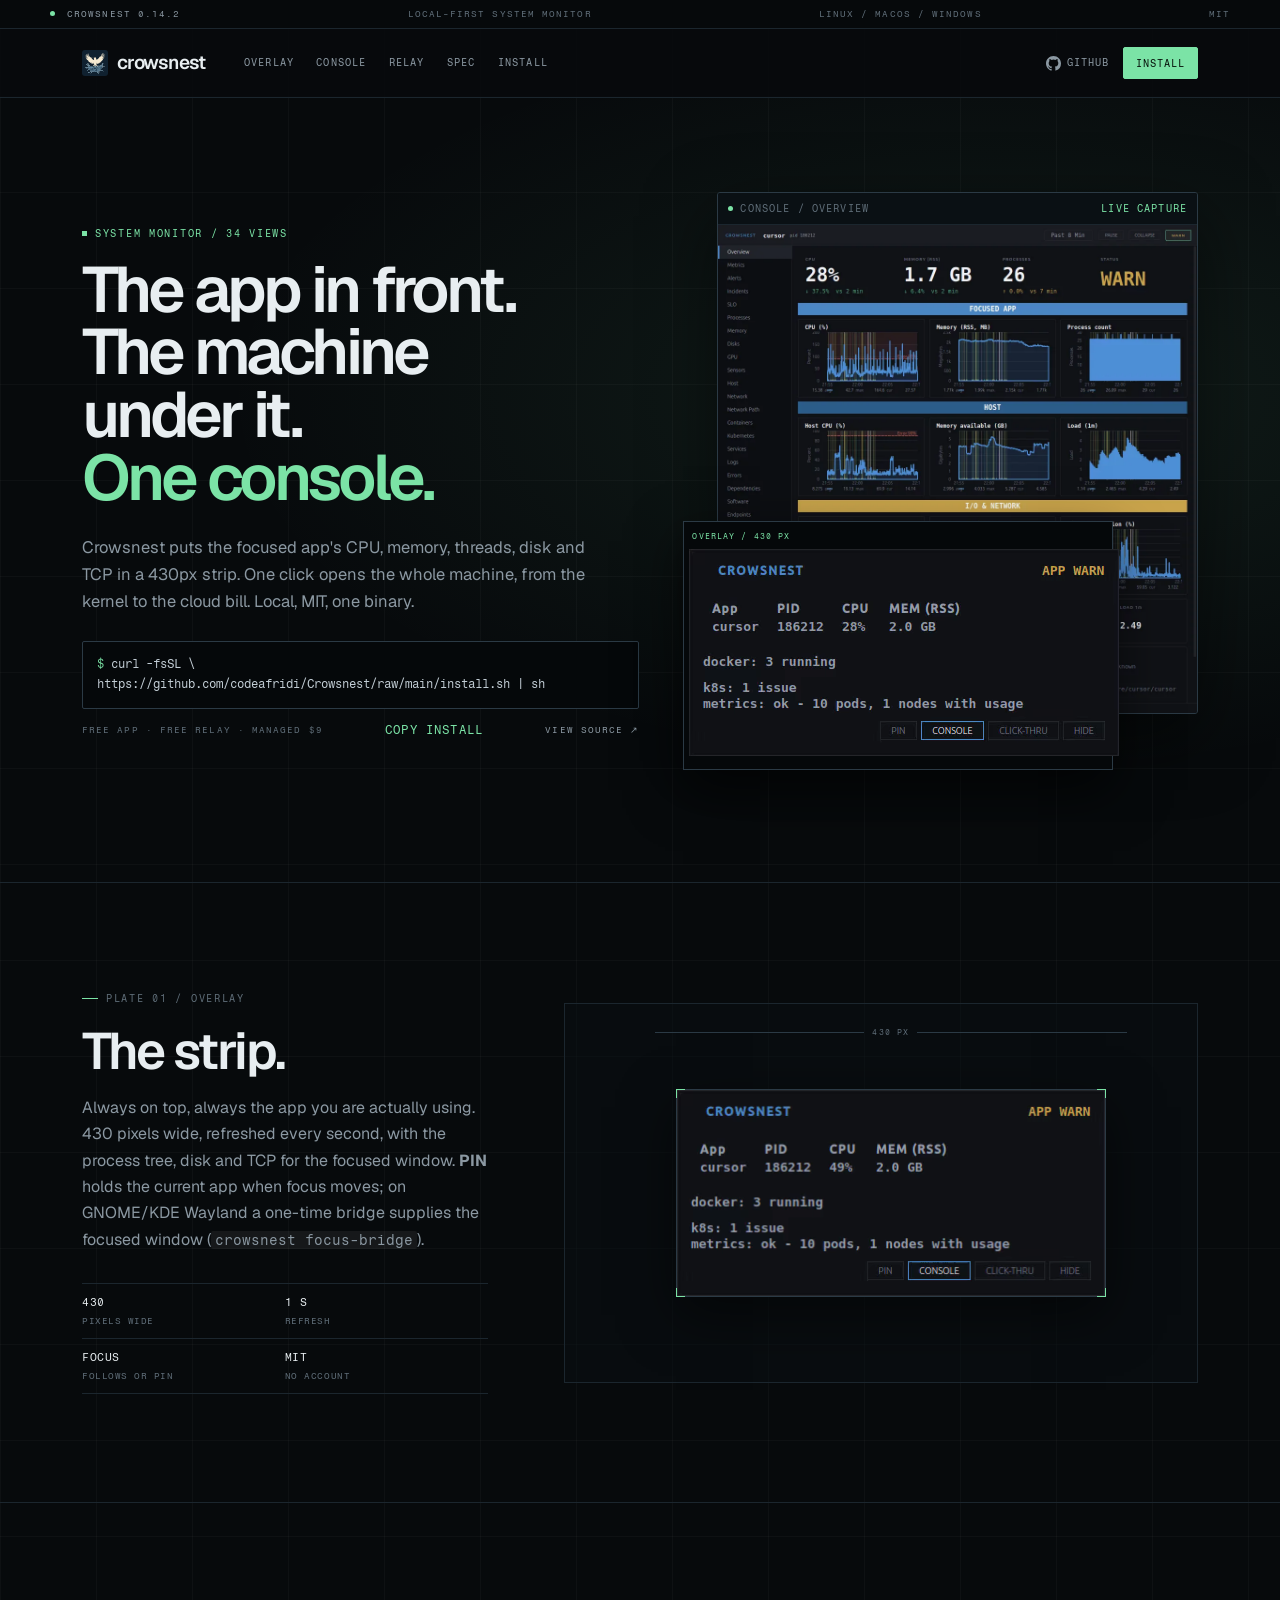
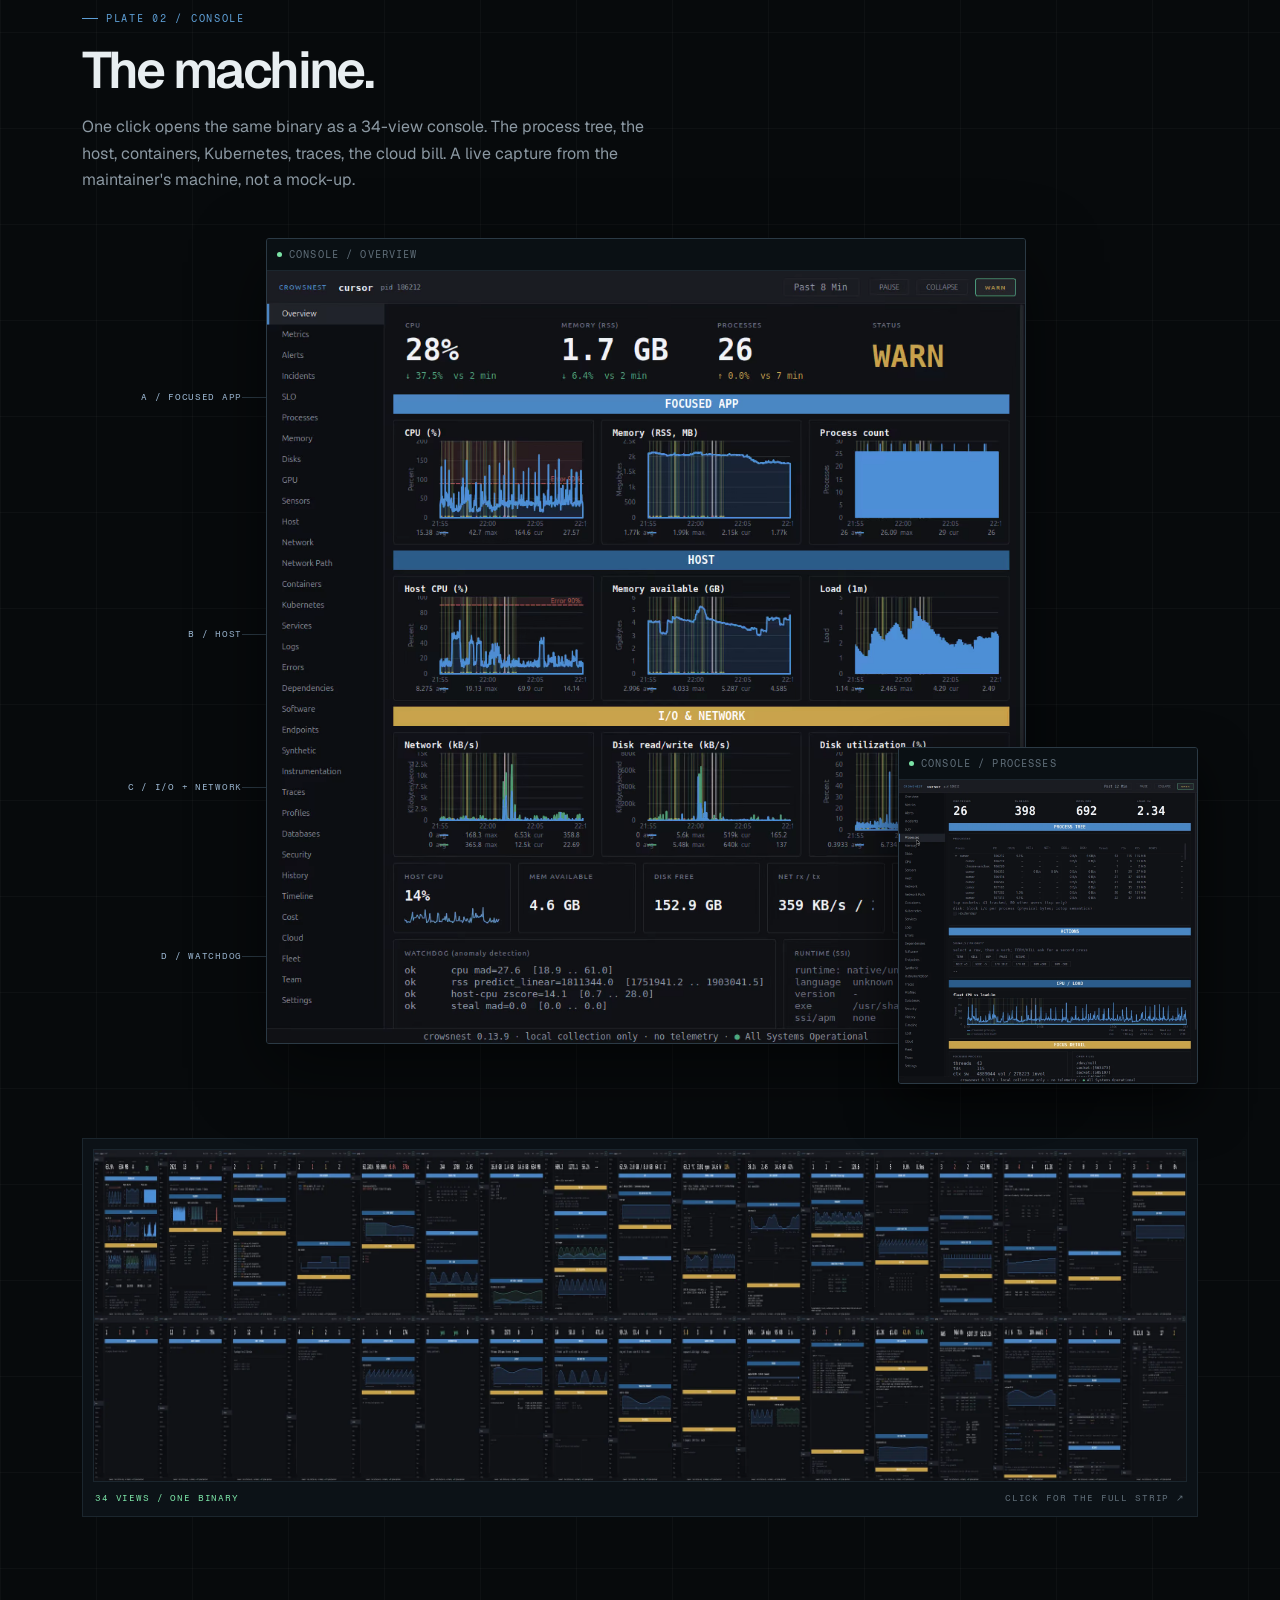
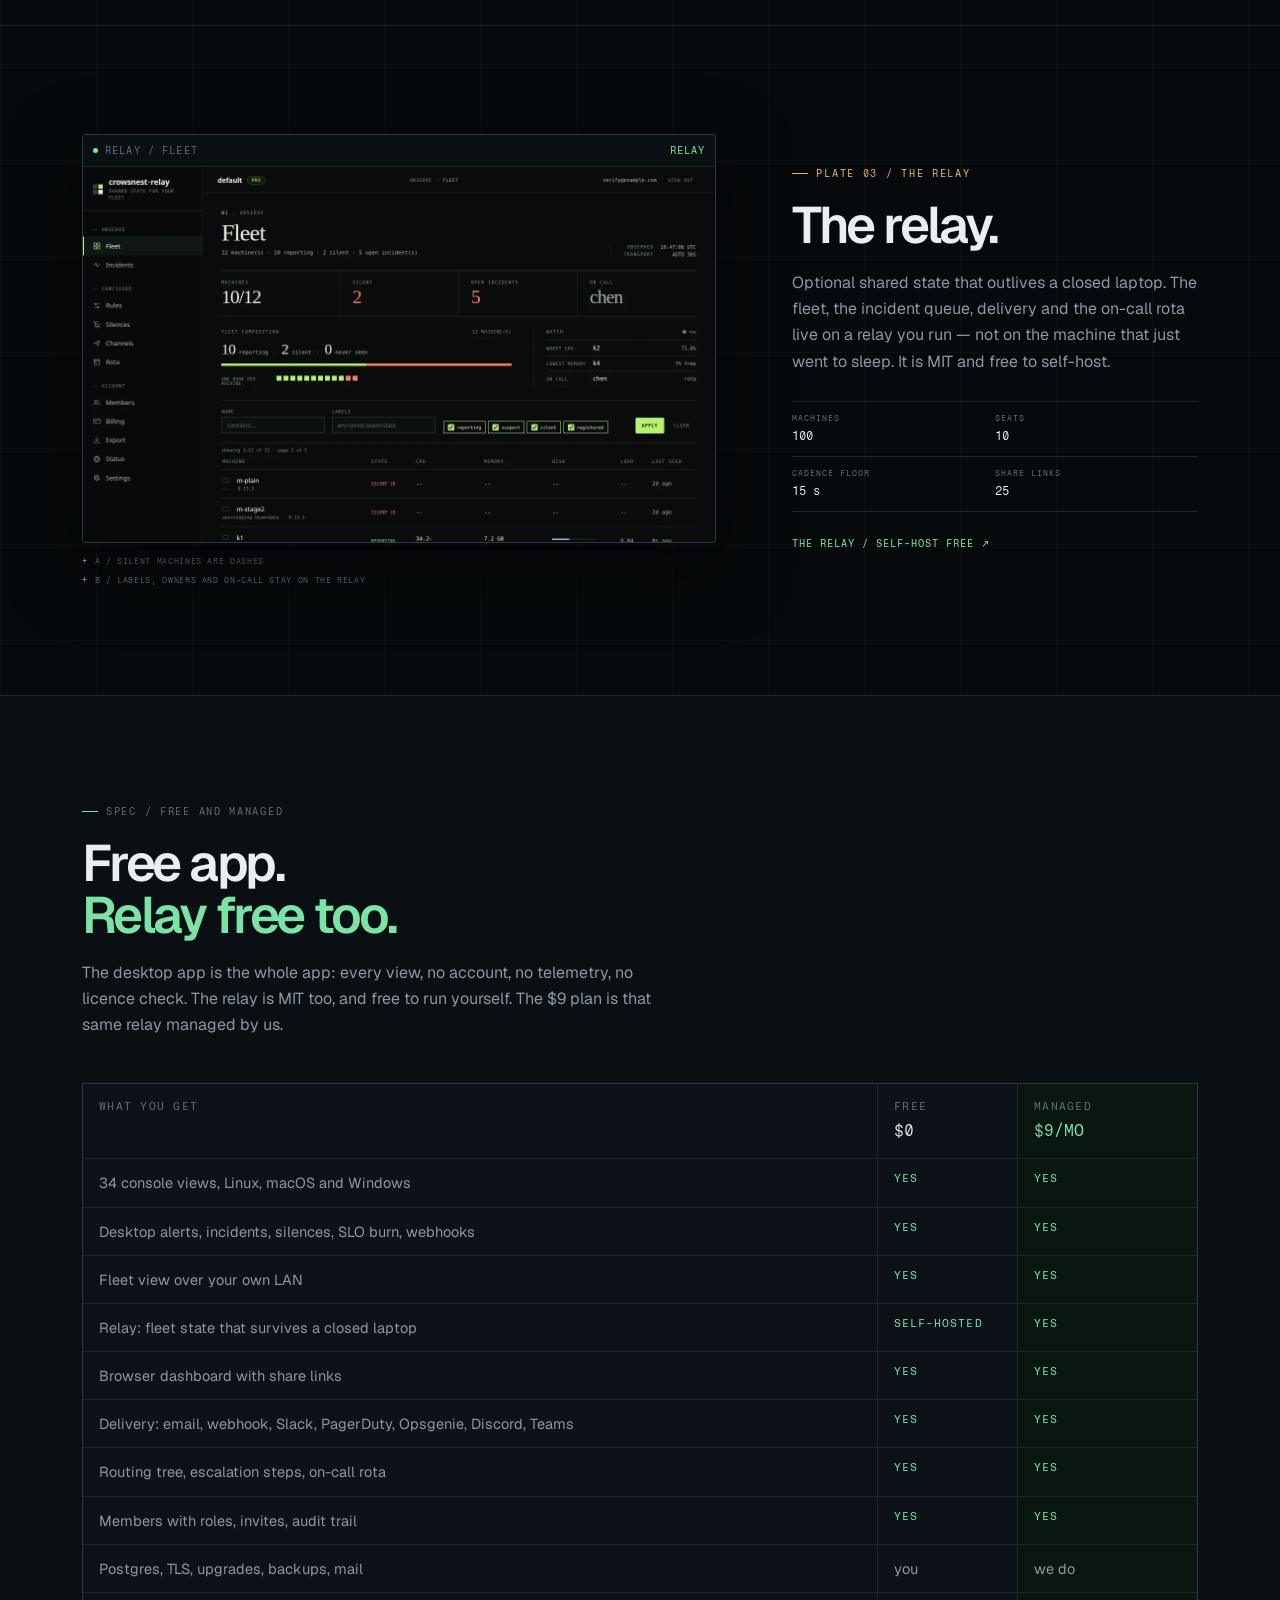
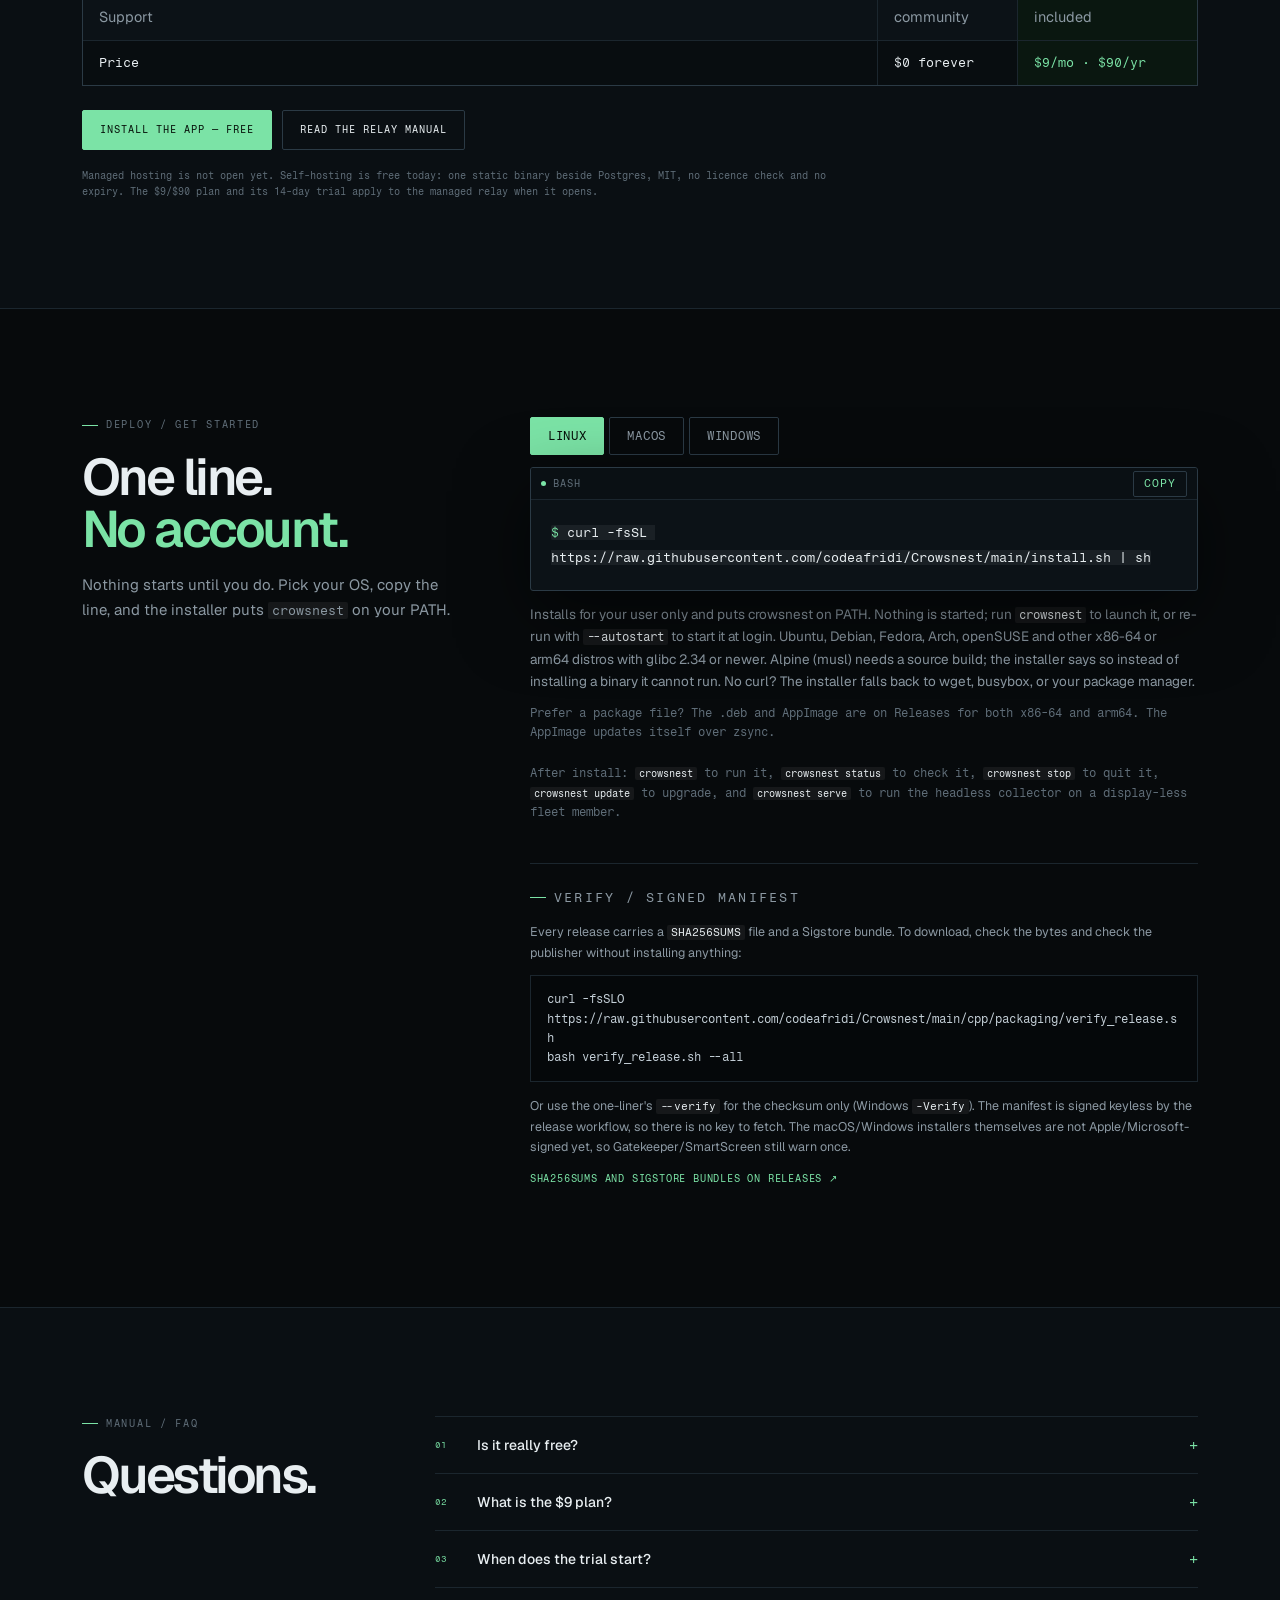
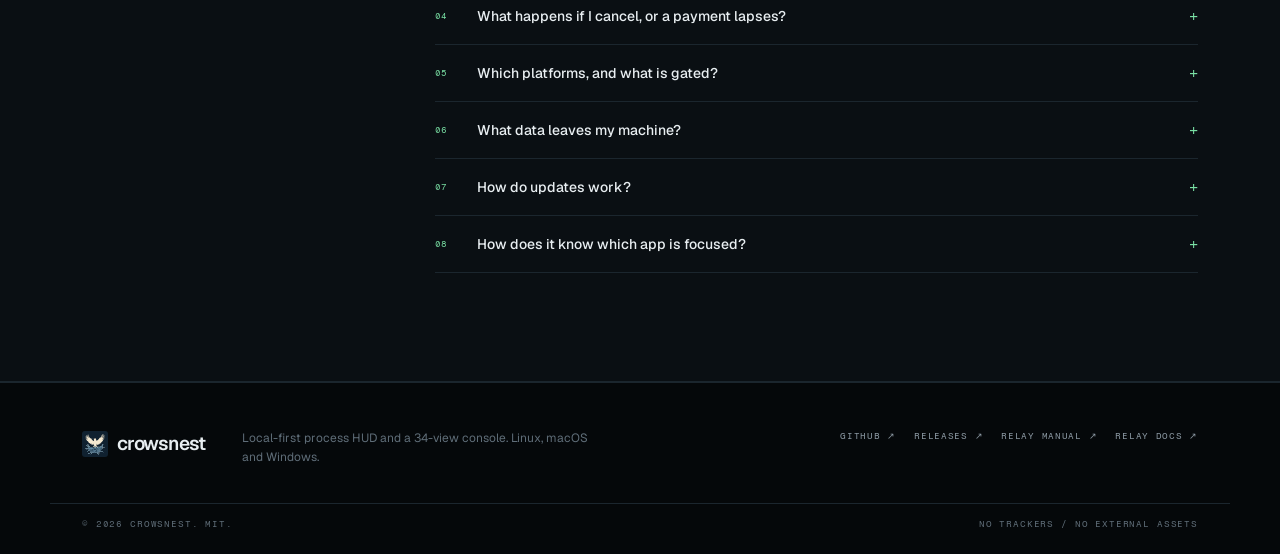
==== commit 335907bc: "packaging: bundle Qt's TLS plugin and OpenSSL 3.0 for HTTPS The portable bundle carried only the pla" ====
--- a/site/index.html
+++ b/site/index.html
@@ -17,7 +17,7 @@
 
     <div class="topstrip">
       <div class="wrap topstrip-inner">
-        <span class="topstrip-build"><i class="dot" aria-hidden="true"></i> CROWSNEST 0.14.1</span>
+        <span class="topstrip-build"><i class="dot" aria-hidden="true"></i> CROWSNEST 0.14.2</span>
         <span>LOCAL-FIRST SYSTEM MONITOR</span>
         <span>LINUX / MACOS / WINDOWS</span>
         <span>MIT</span>
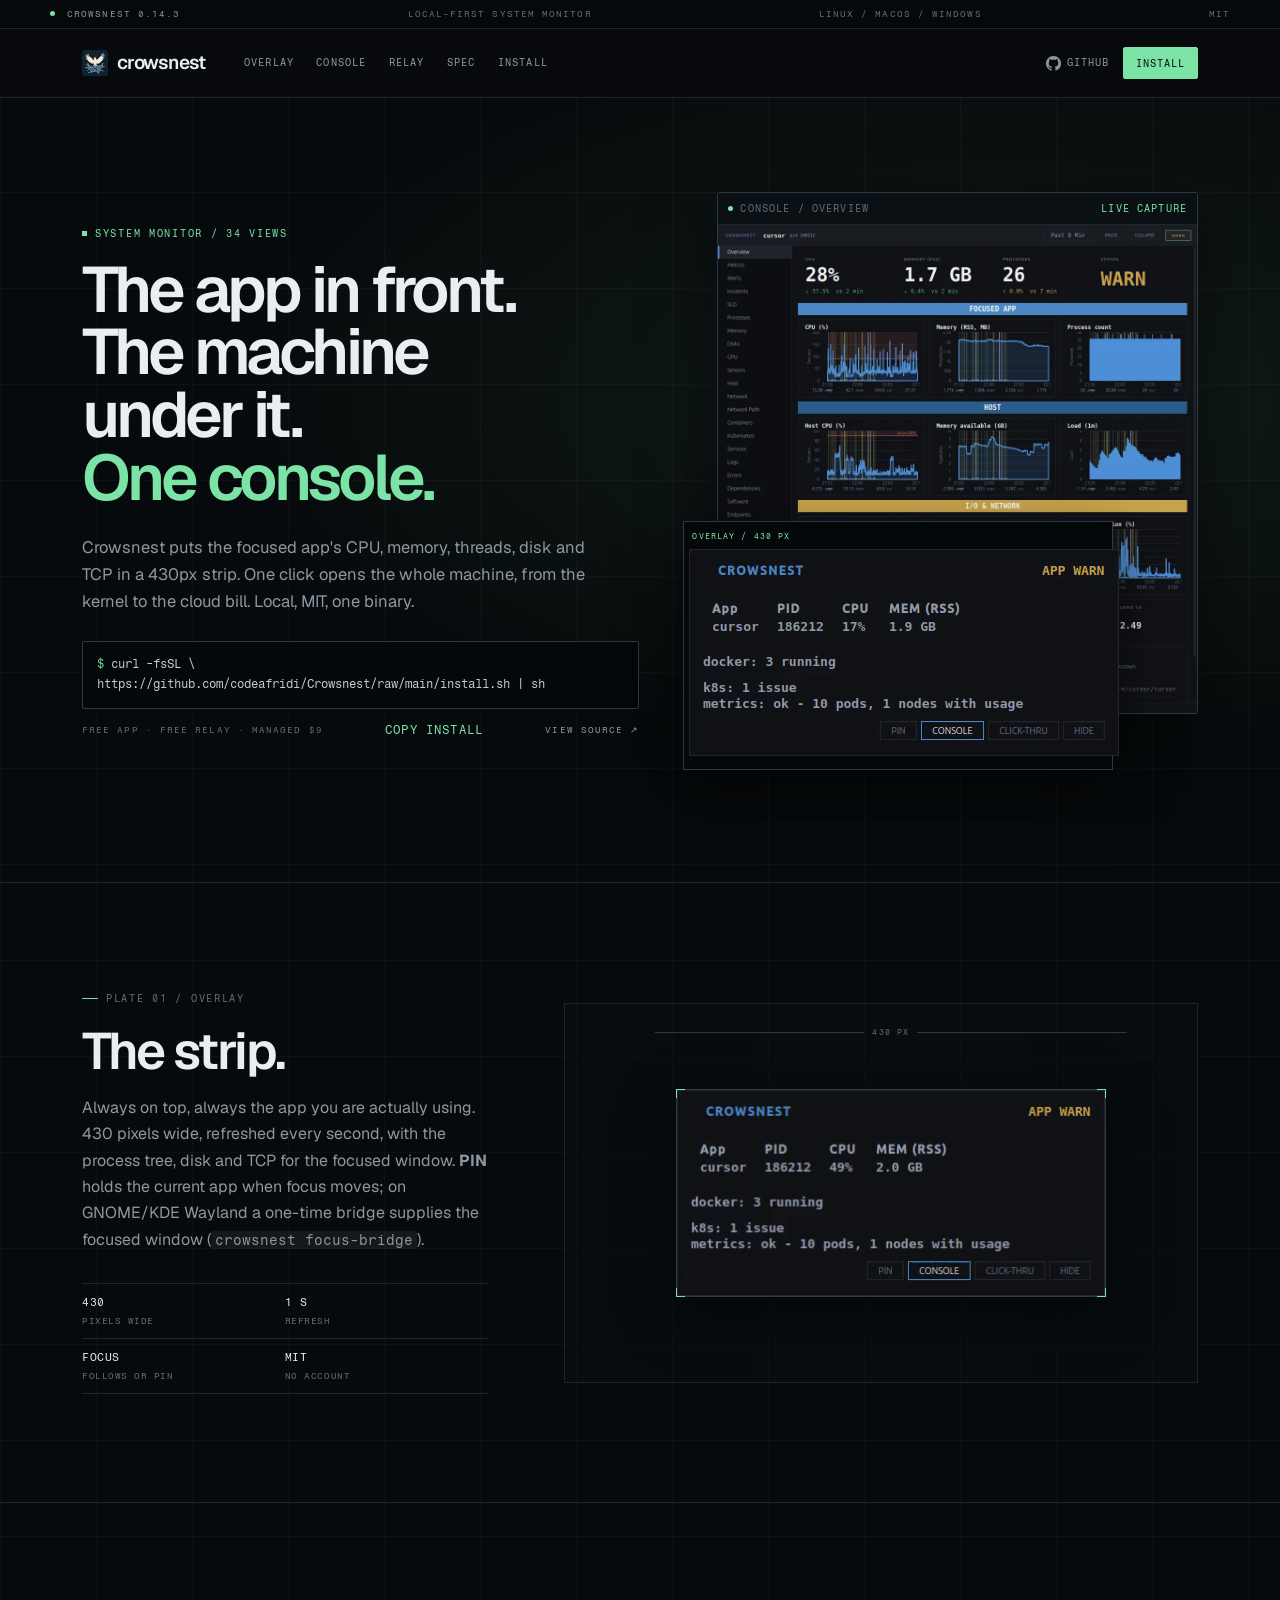
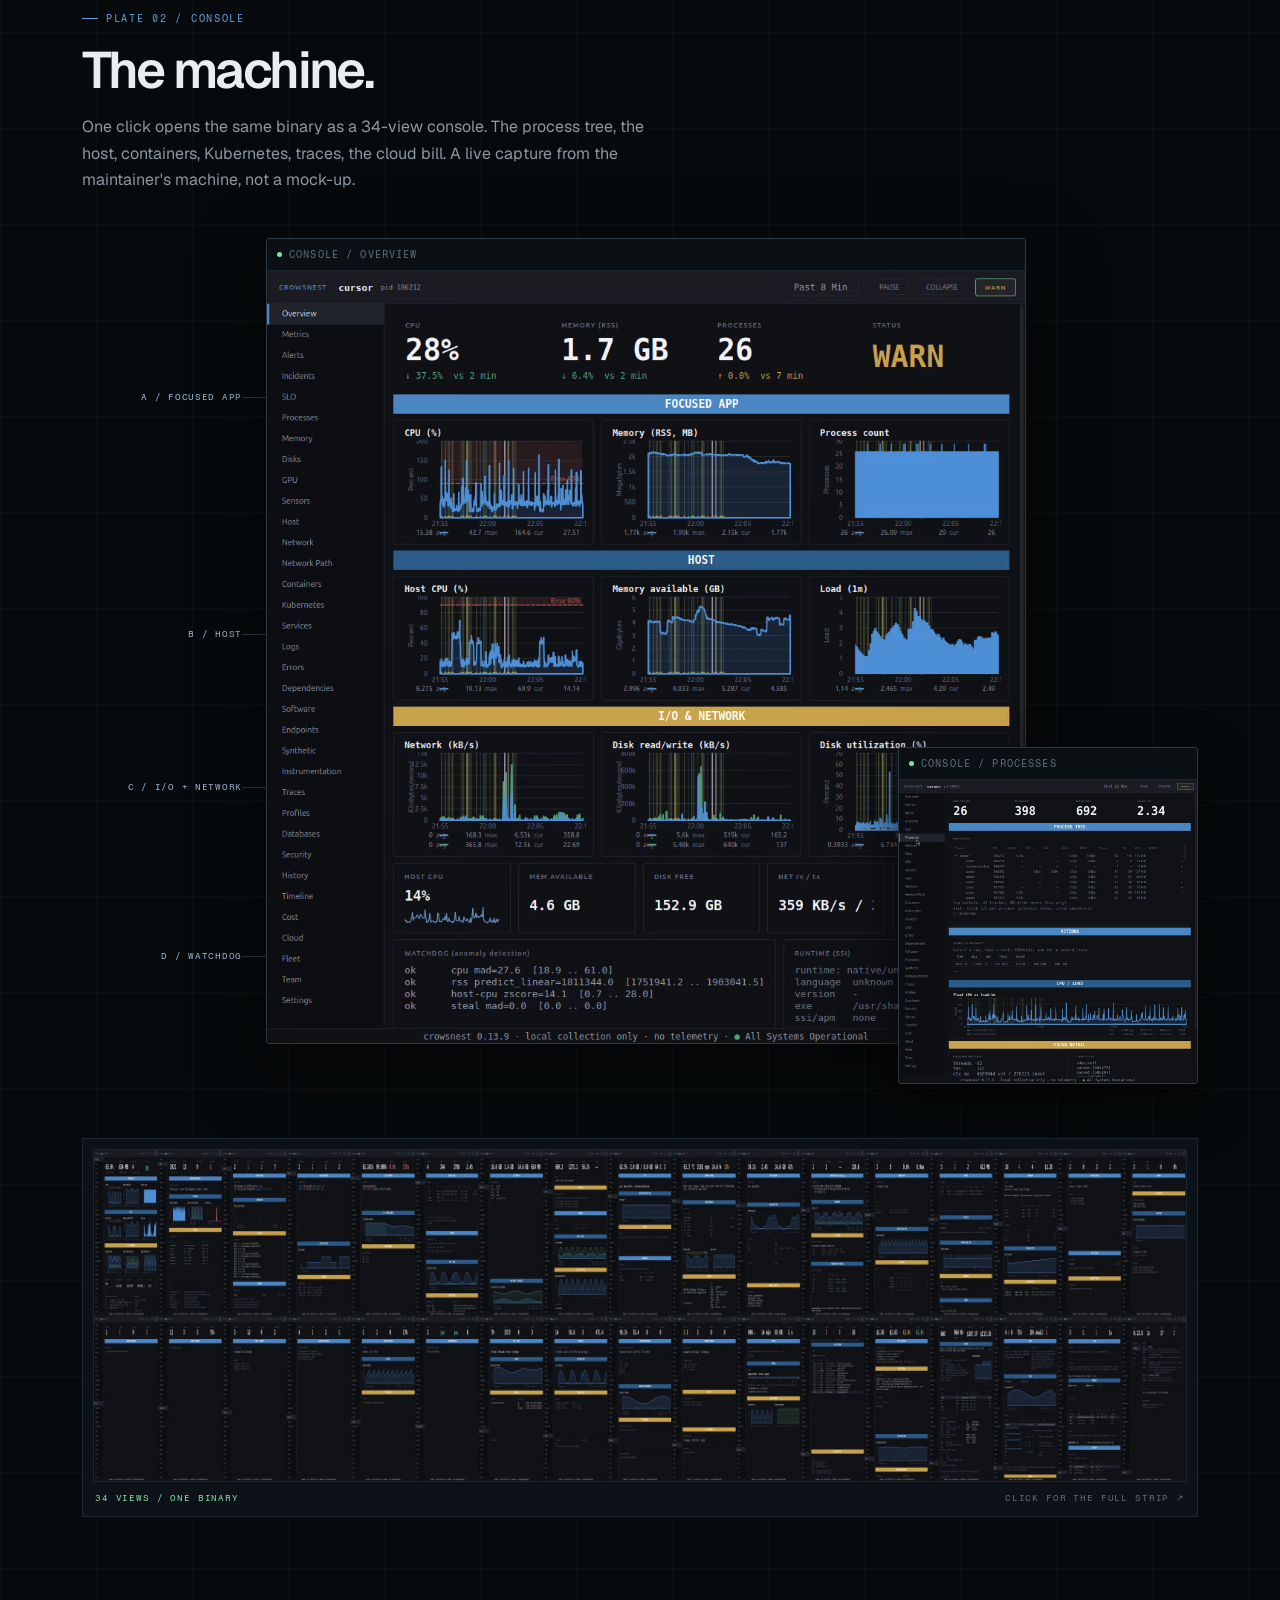
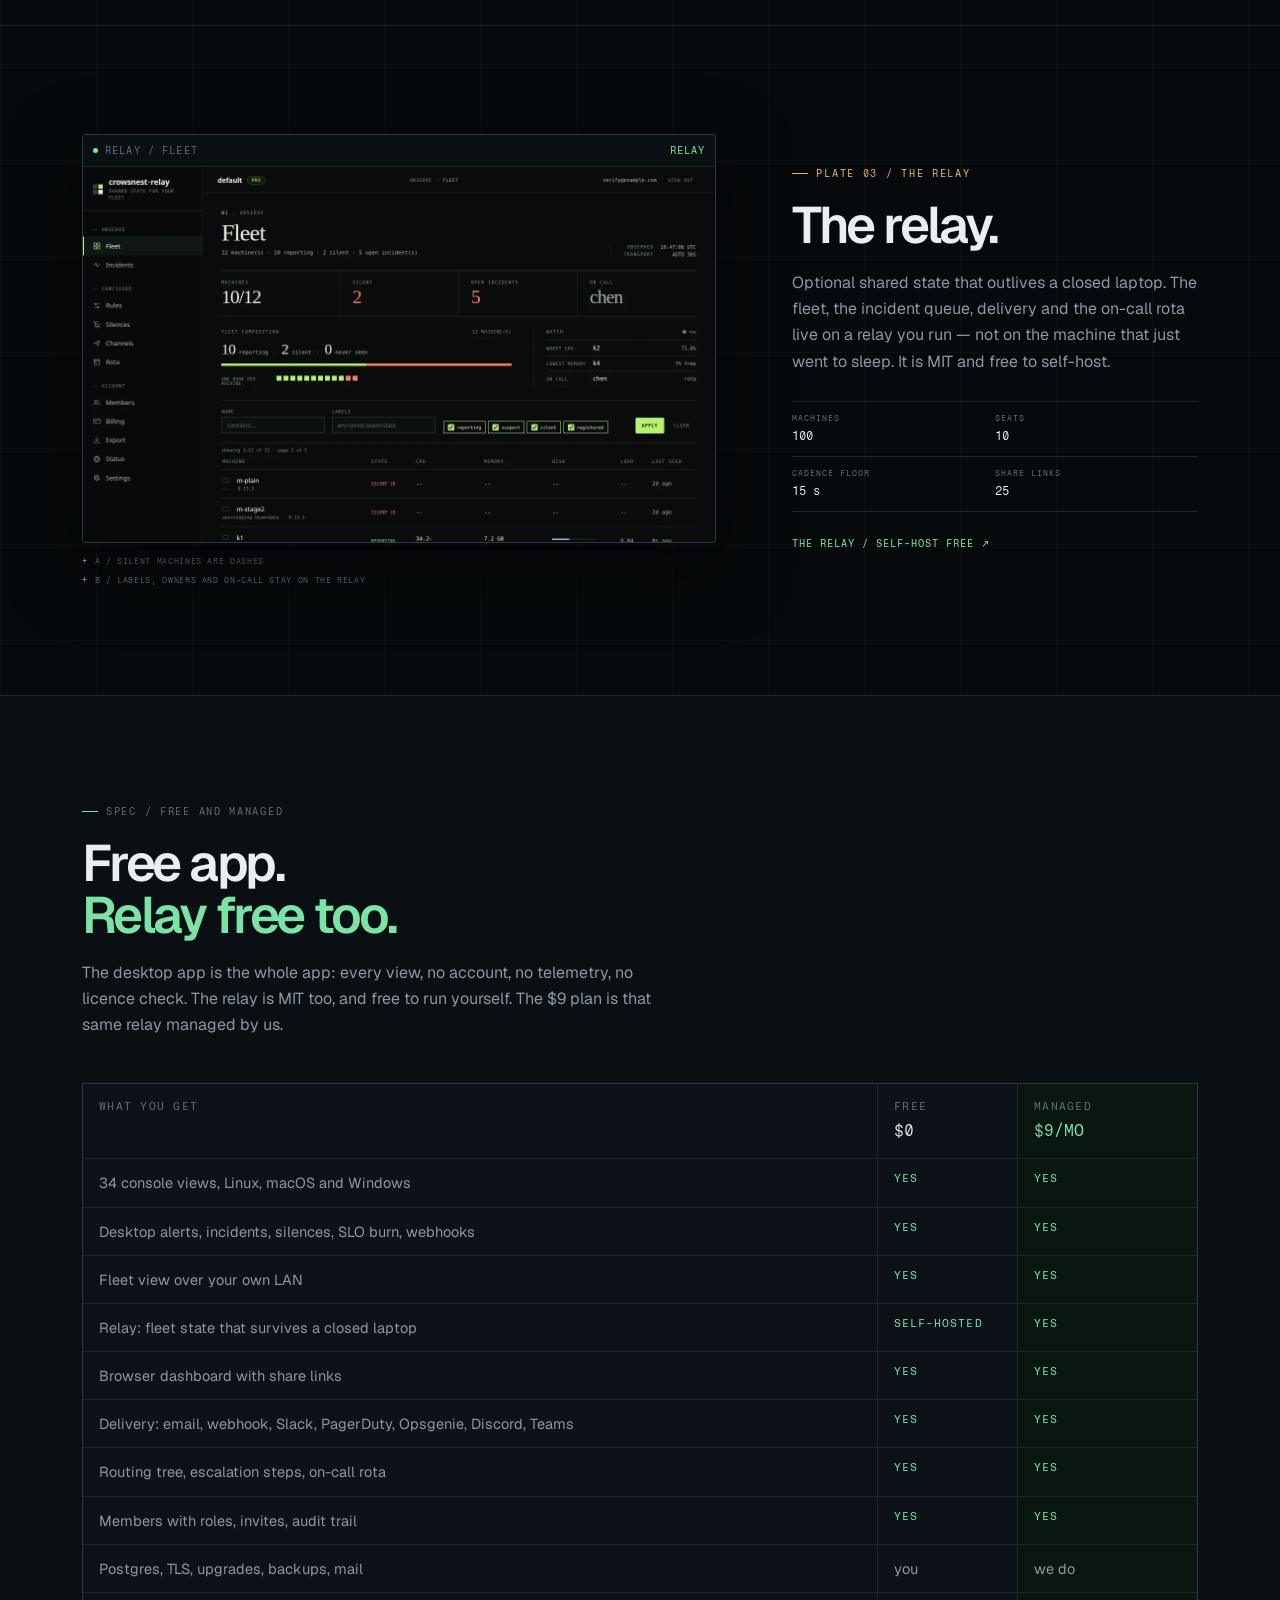
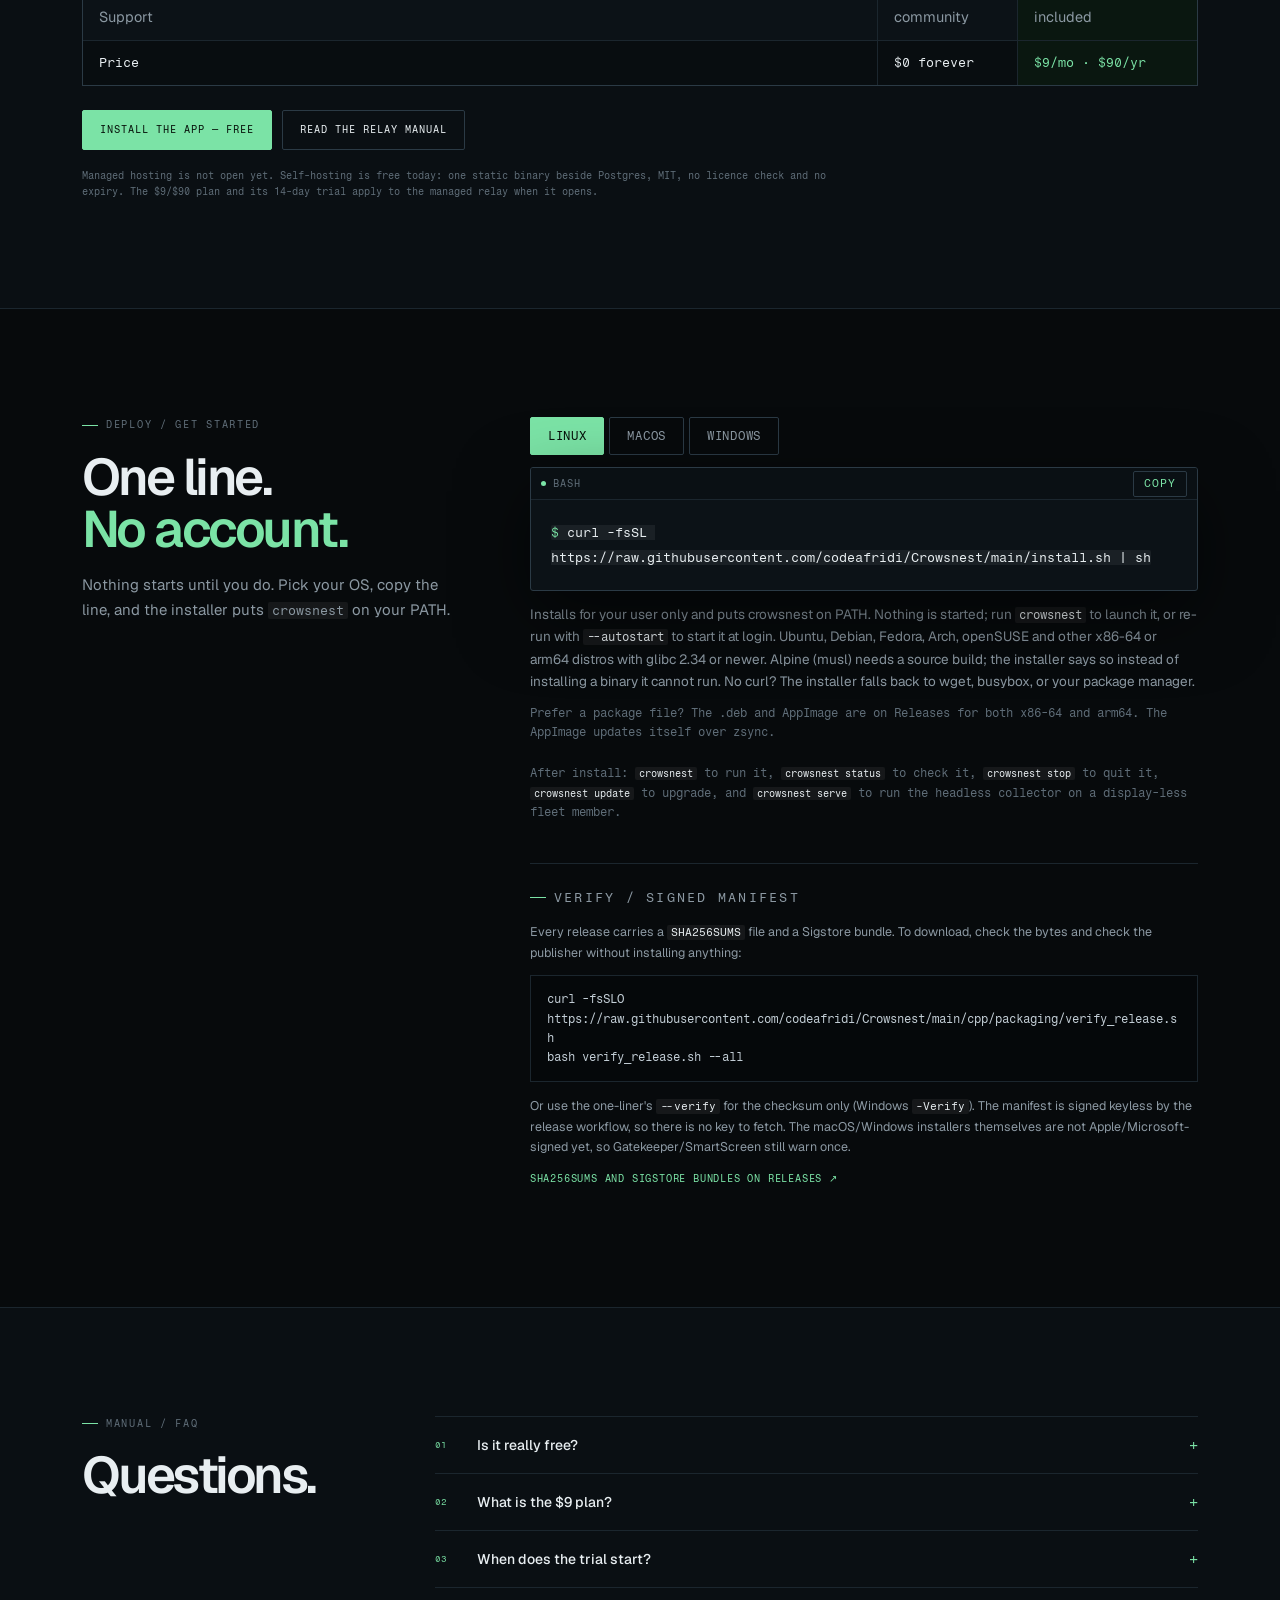
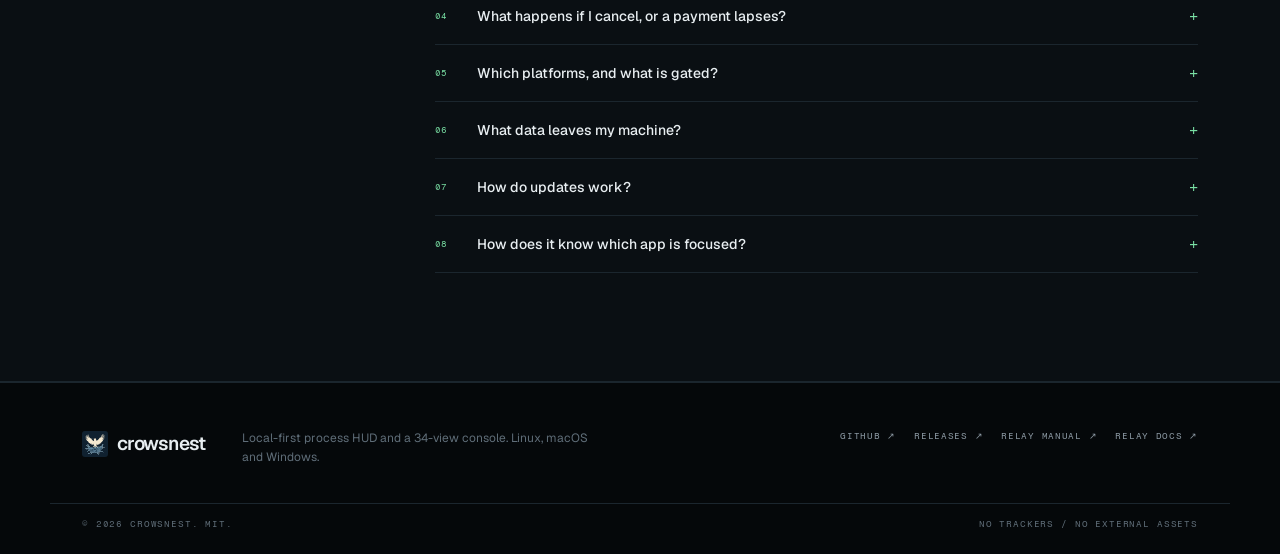
==== commit b6318983: "release: bump version to 0.14.3" ====
--- a/site/index.html
+++ b/site/index.html
@@ -17,7 +17,7 @@
 
     <div class="topstrip">
       <div class="wrap topstrip-inner">
-        <span class="topstrip-build"><i class="dot" aria-hidden="true"></i> CROWSNEST 0.14.2</span>
+        <span class="topstrip-build"><i class="dot" aria-hidden="true"></i> CROWSNEST 0.14.3</span>
         <span>LOCAL-FIRST SYSTEM MONITOR</span>
         <span>LINUX / MACOS / WINDOWS</span>
         <span>MIT</span>
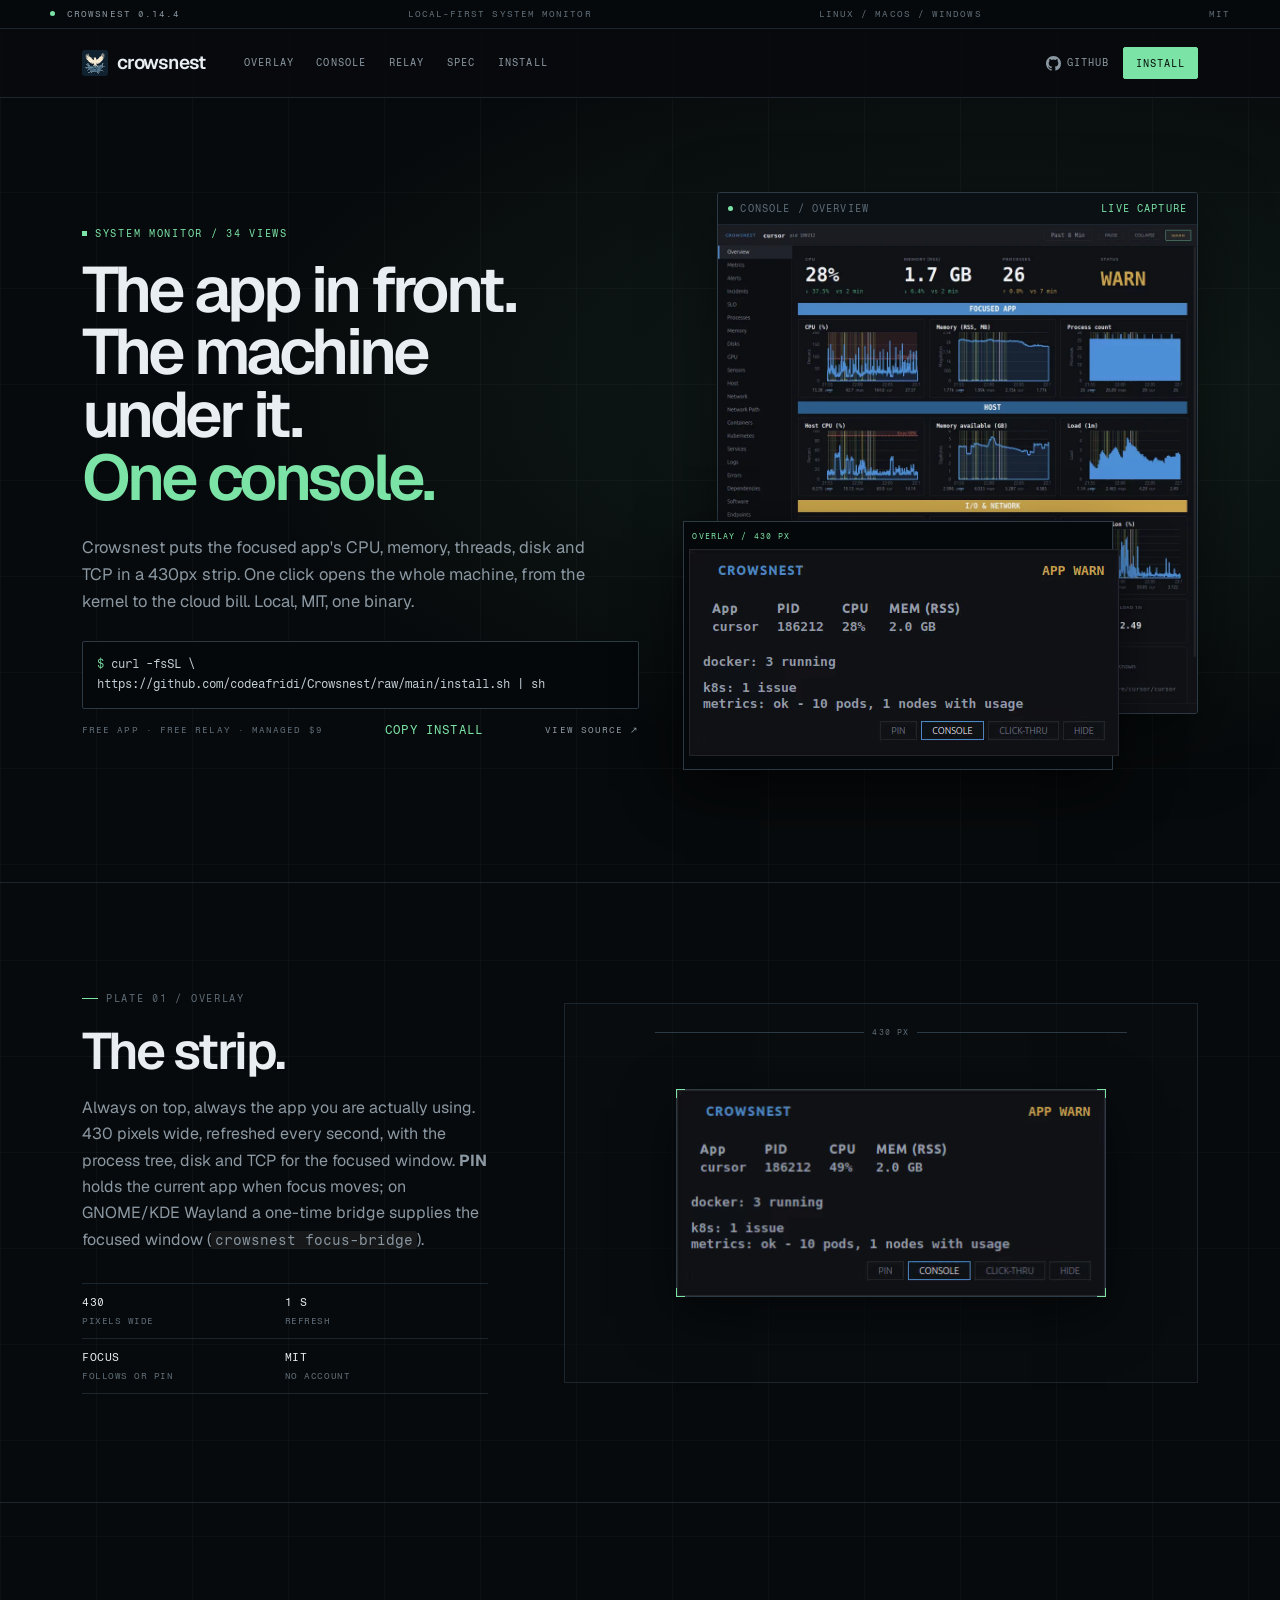
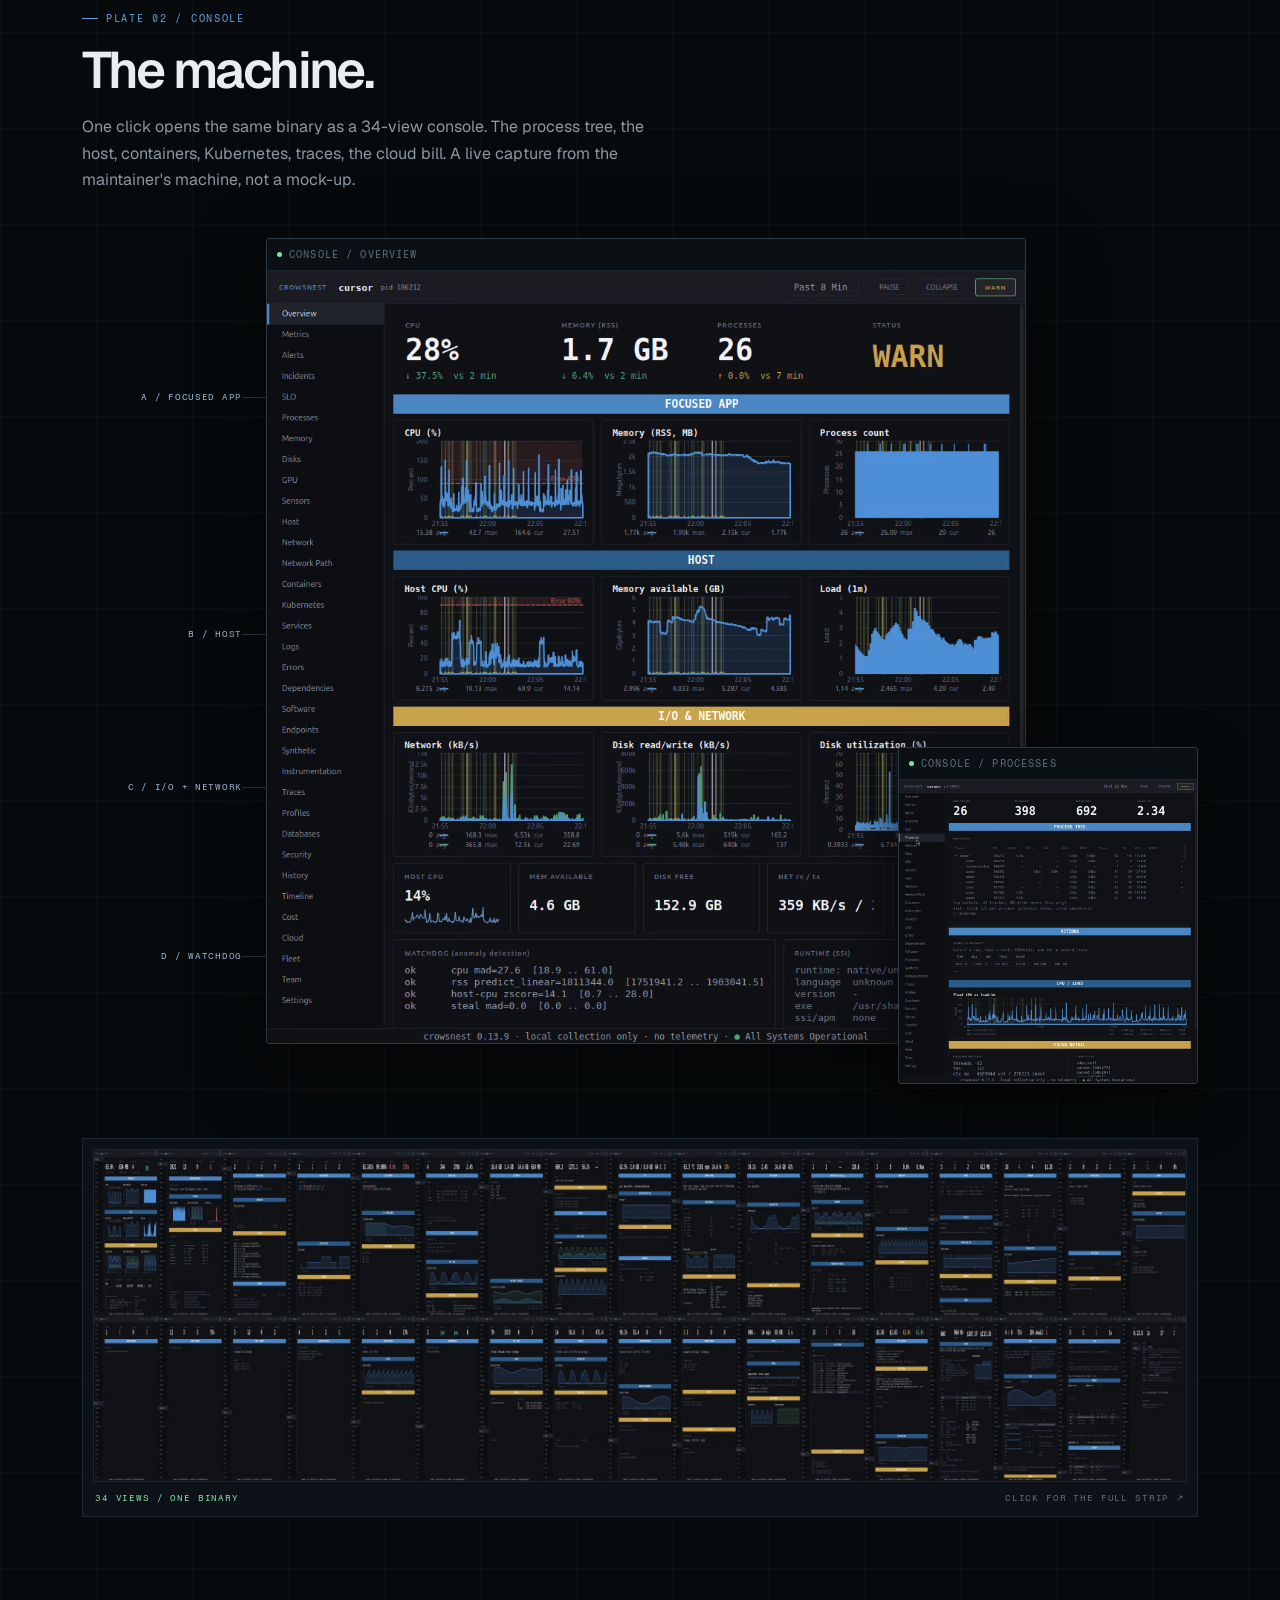
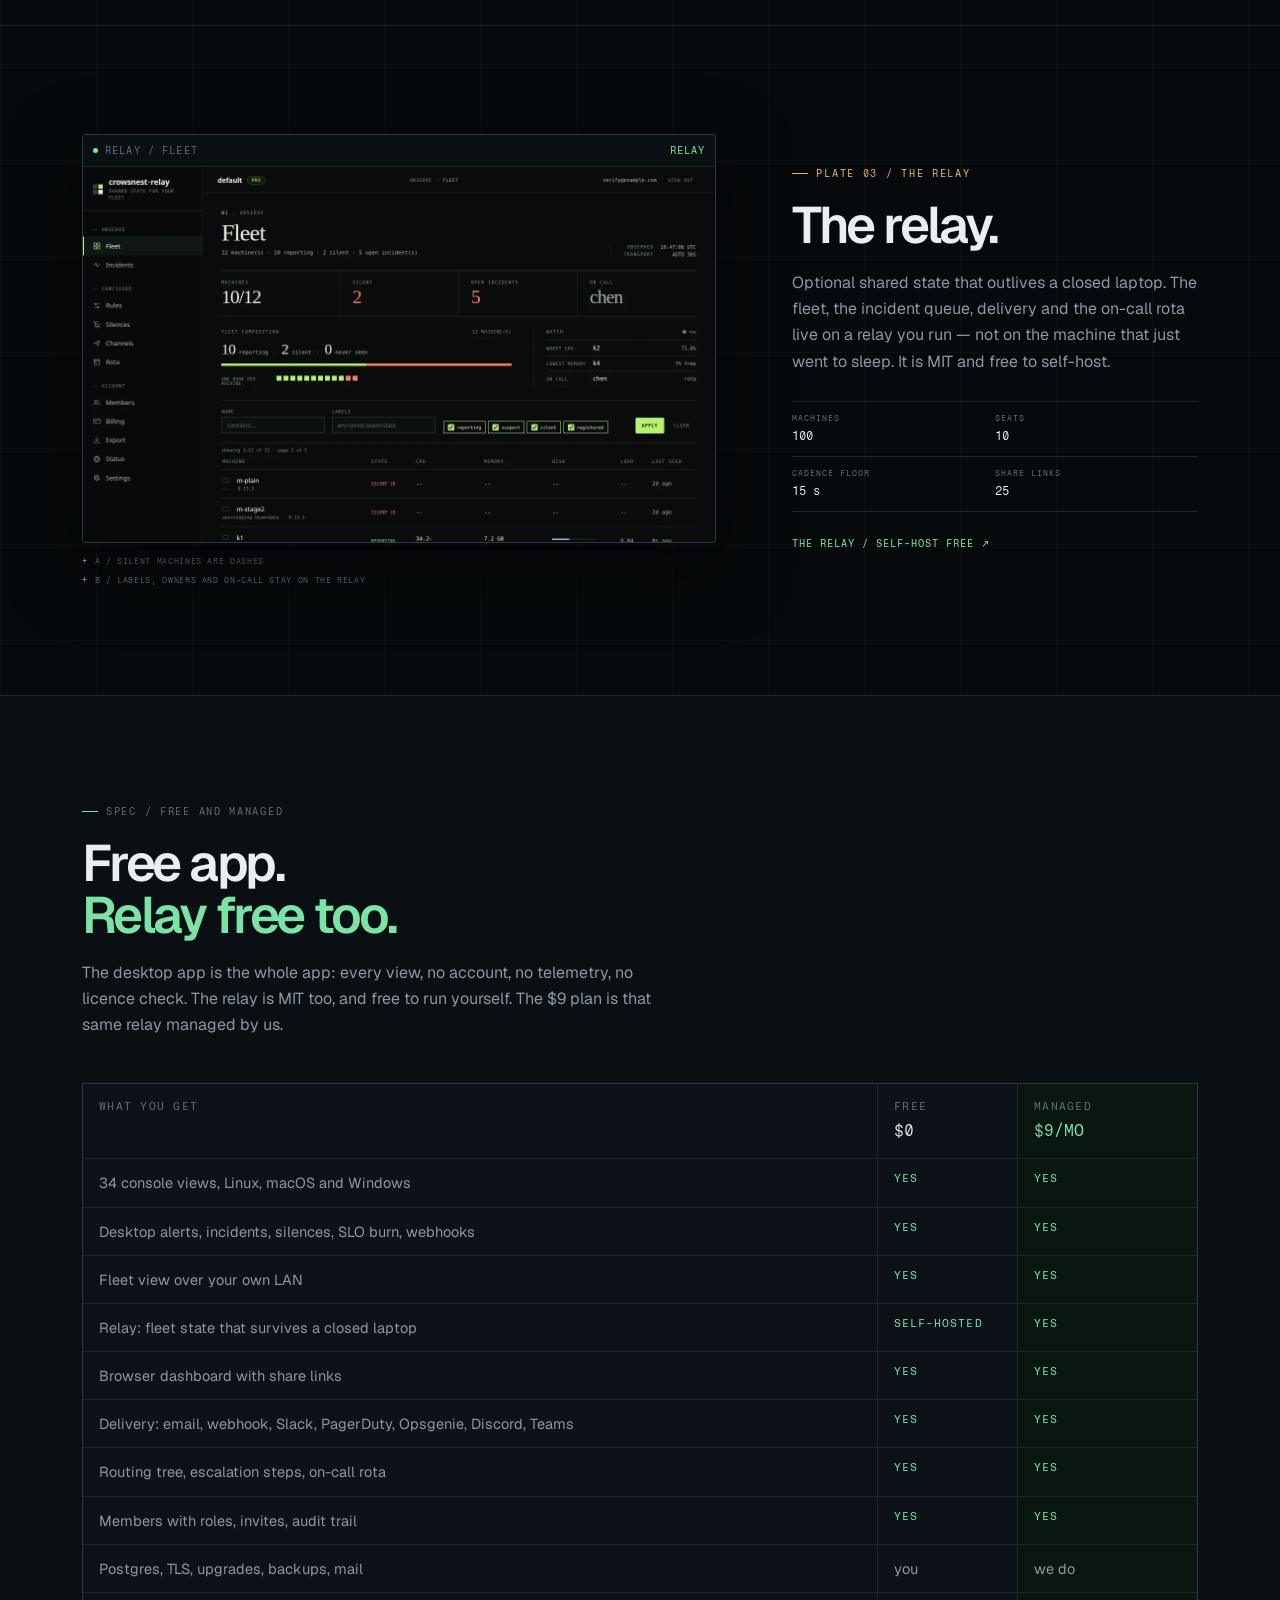
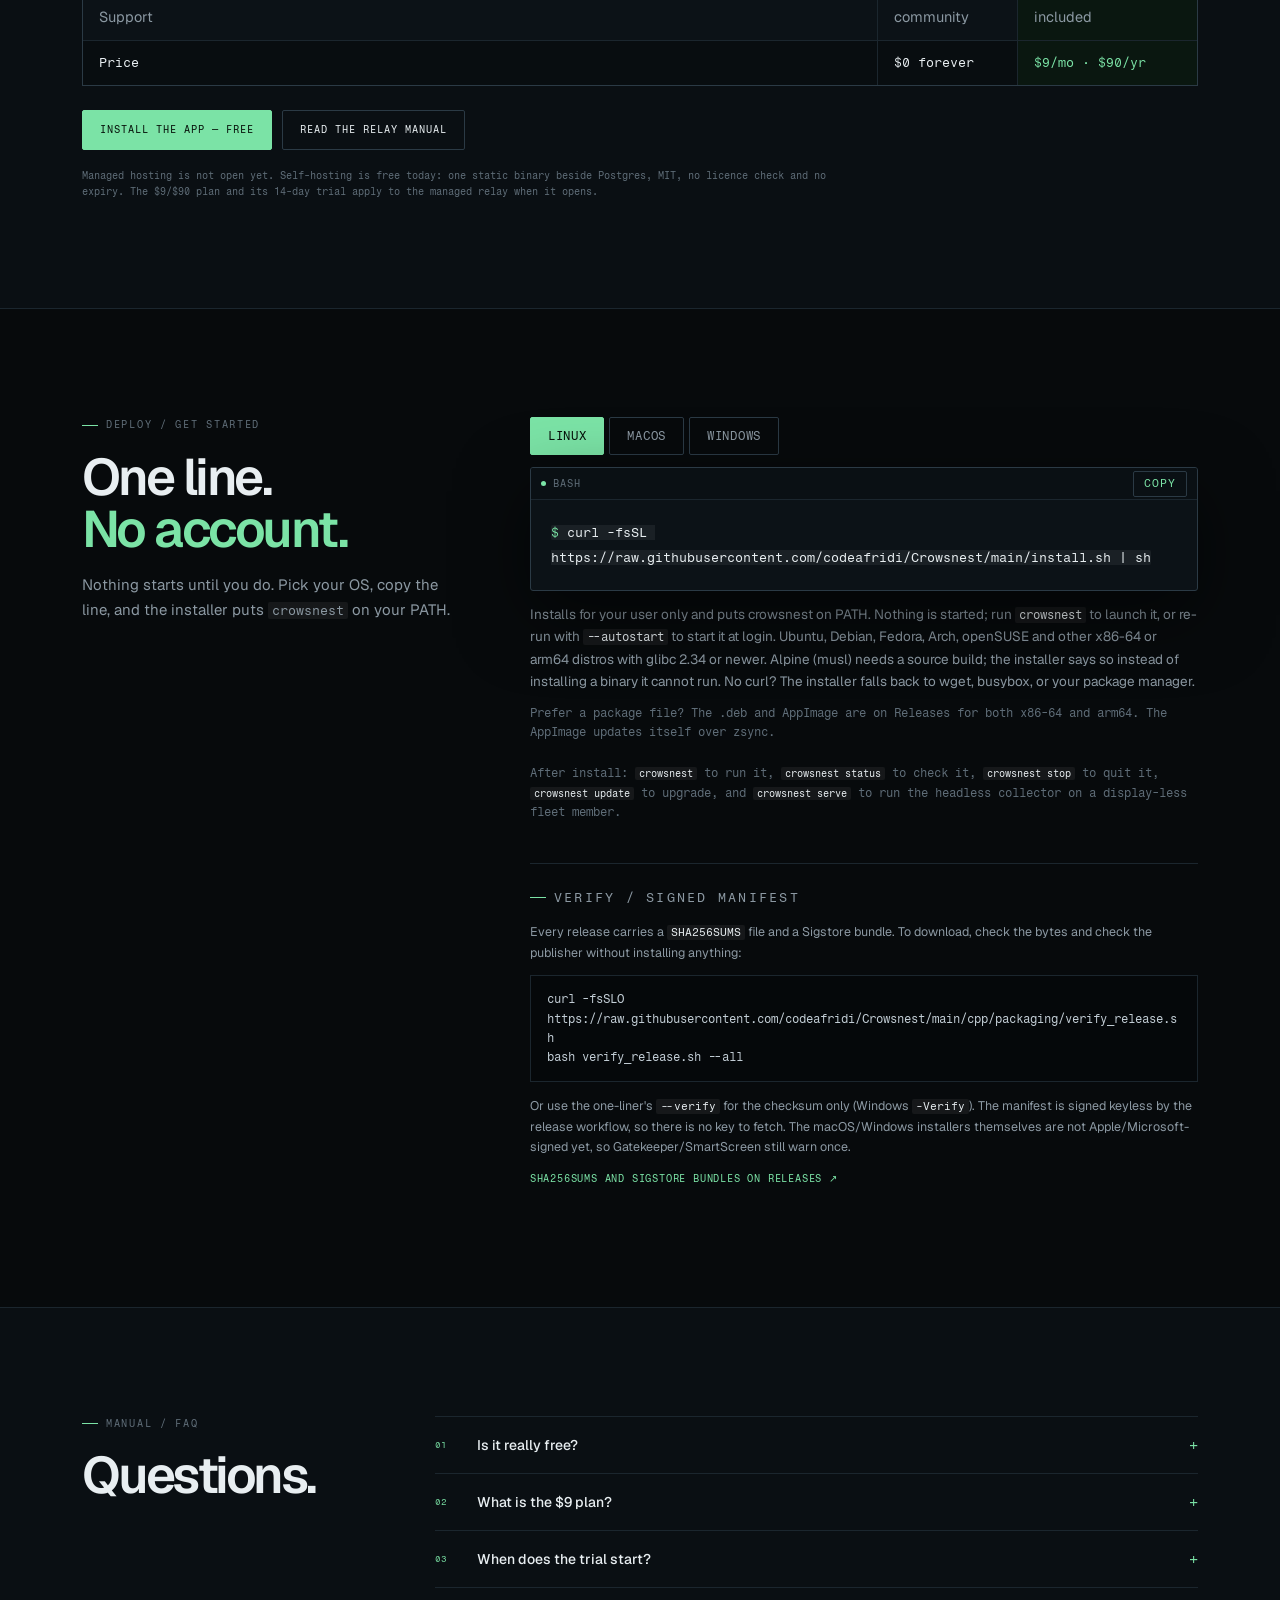
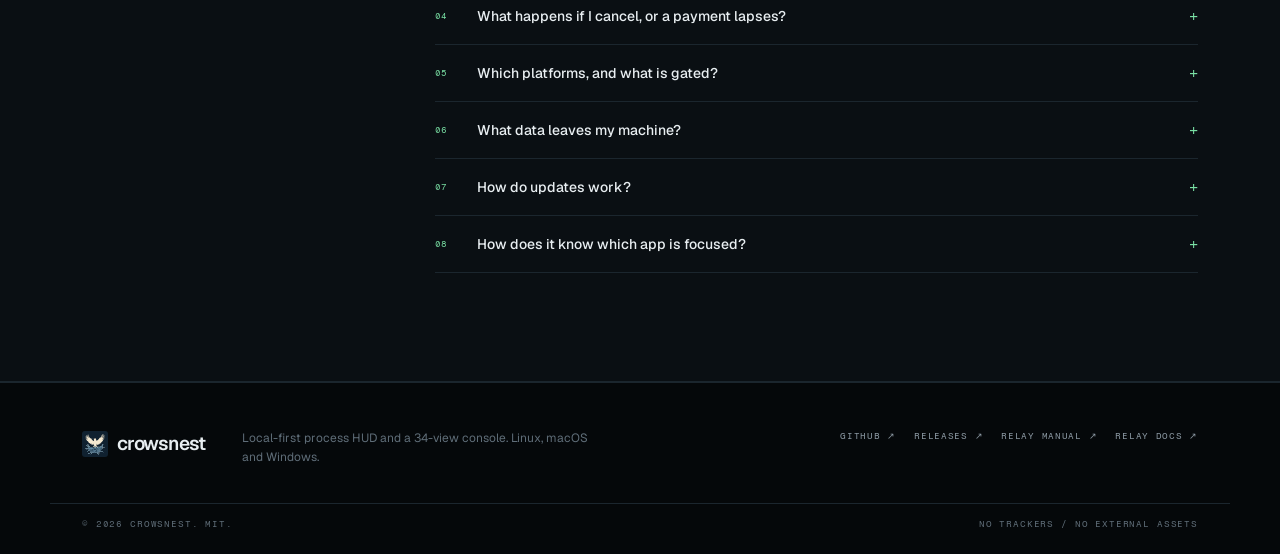
==== commit d84153c9: "release: bump version to 0.14.4" ====
--- a/site/index.html
+++ b/site/index.html
@@ -17,7 +17,7 @@
 
     <div class="topstrip">
       <div class="wrap topstrip-inner">
-        <span class="topstrip-build"><i class="dot" aria-hidden="true"></i> CROWSNEST 0.14.3</span>
+        <span class="topstrip-build"><i class="dot" aria-hidden="true"></i> CROWSNEST 0.14.4</span>
         <span>LOCAL-FIRST SYSTEM MONITOR</span>
         <span>LINUX / MACOS / WINDOWS</span>
         <span>MIT</span>
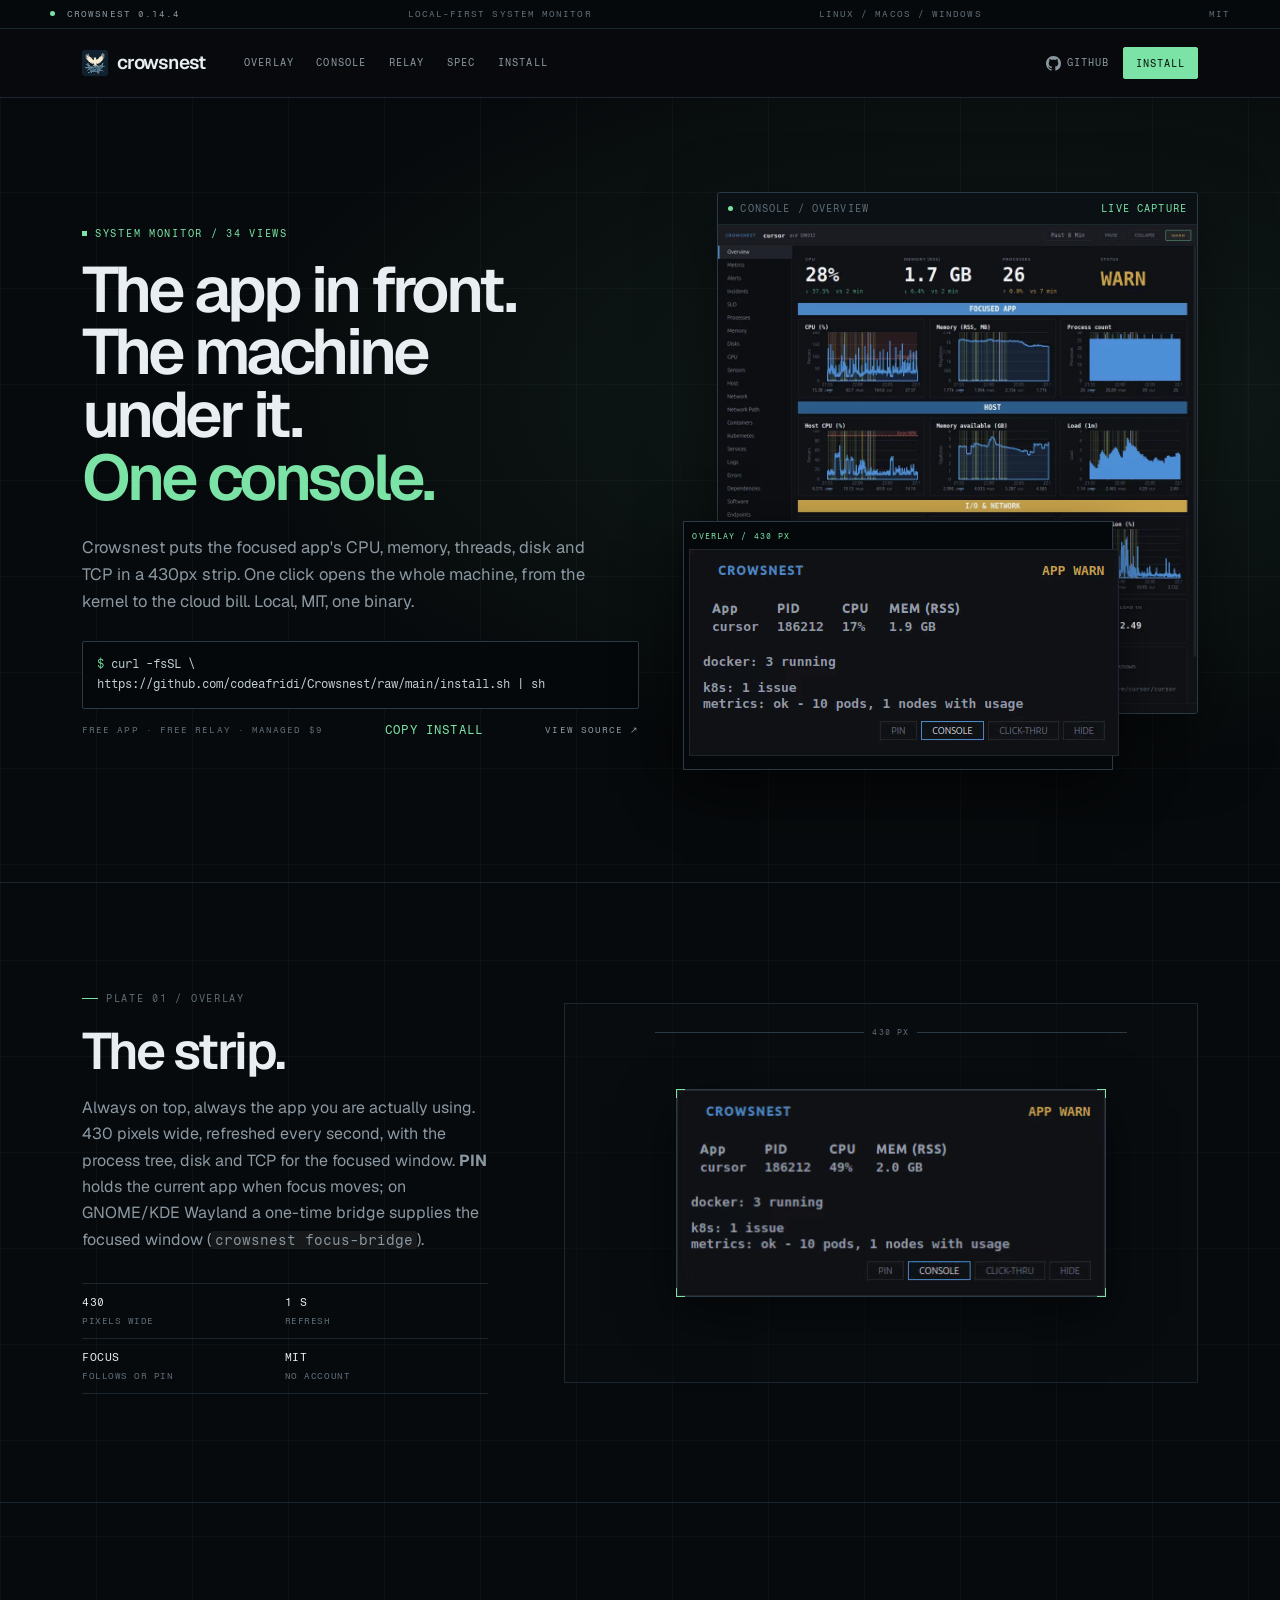
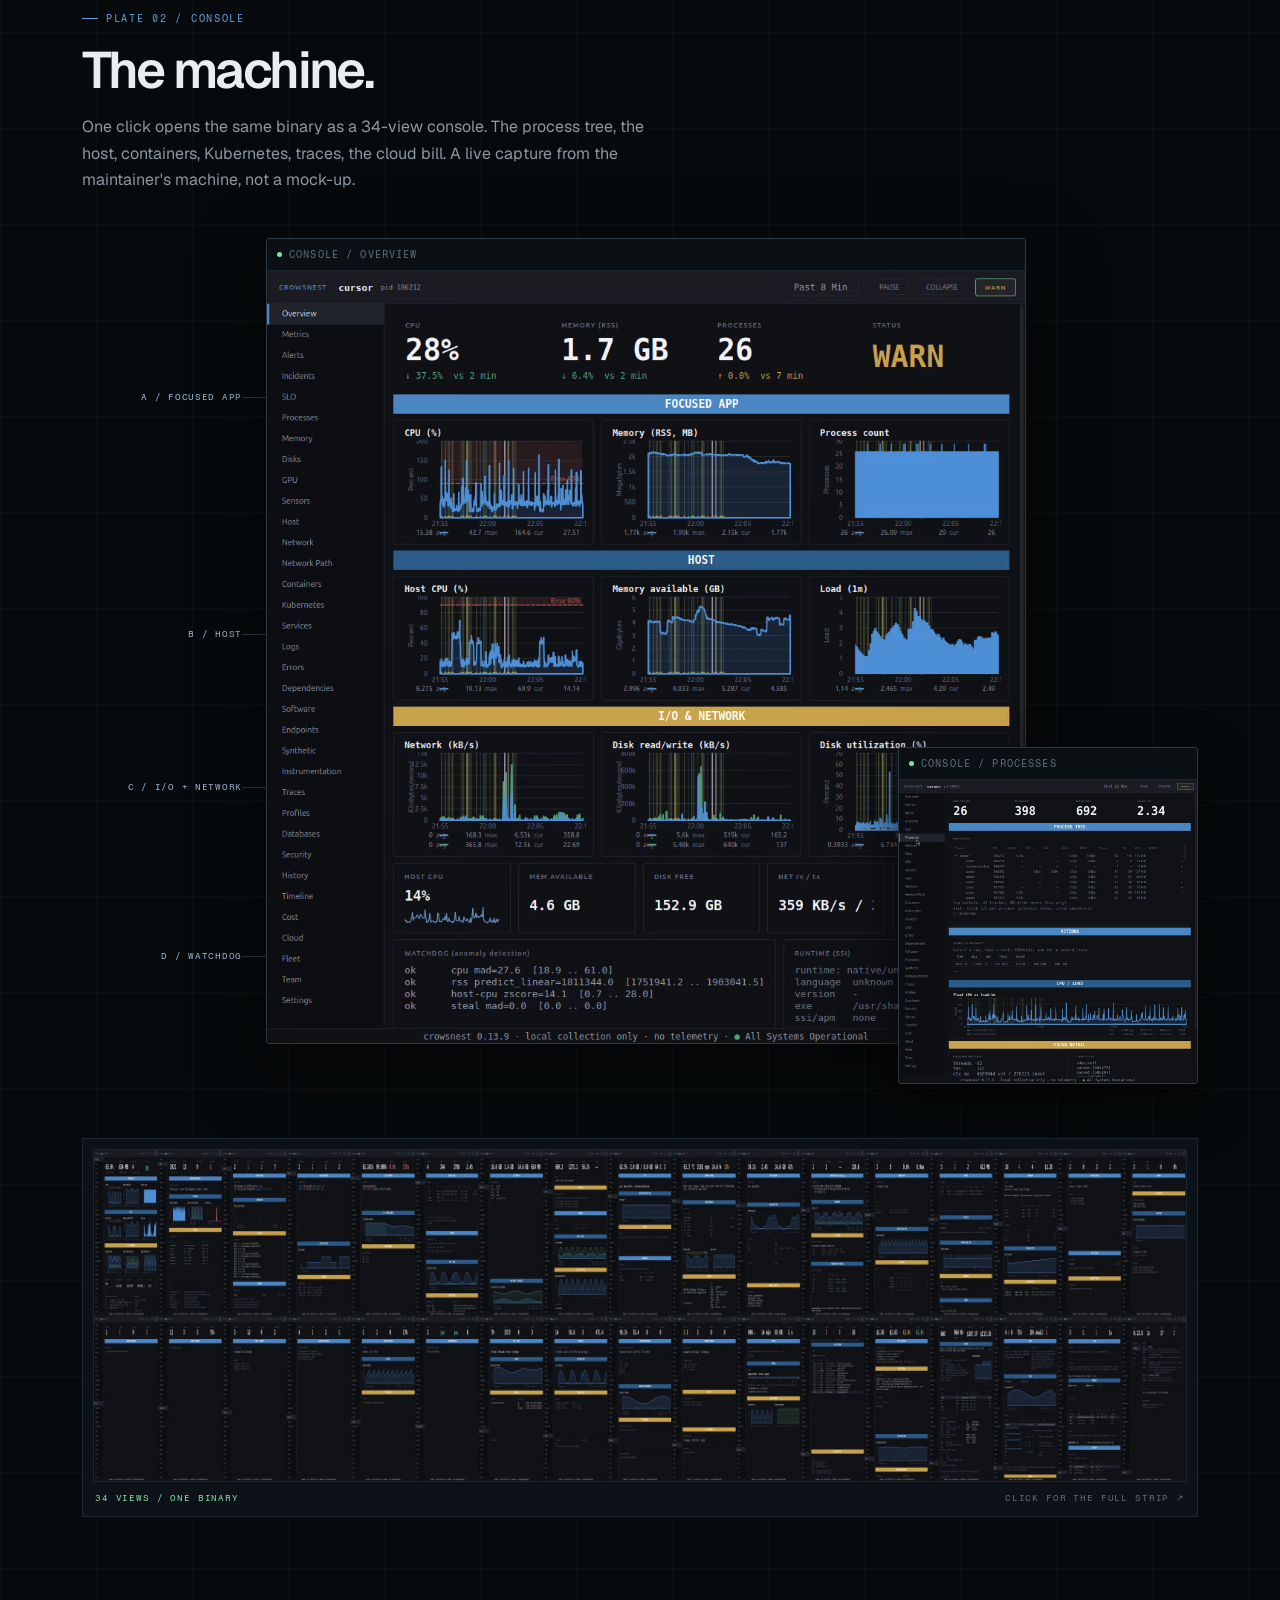
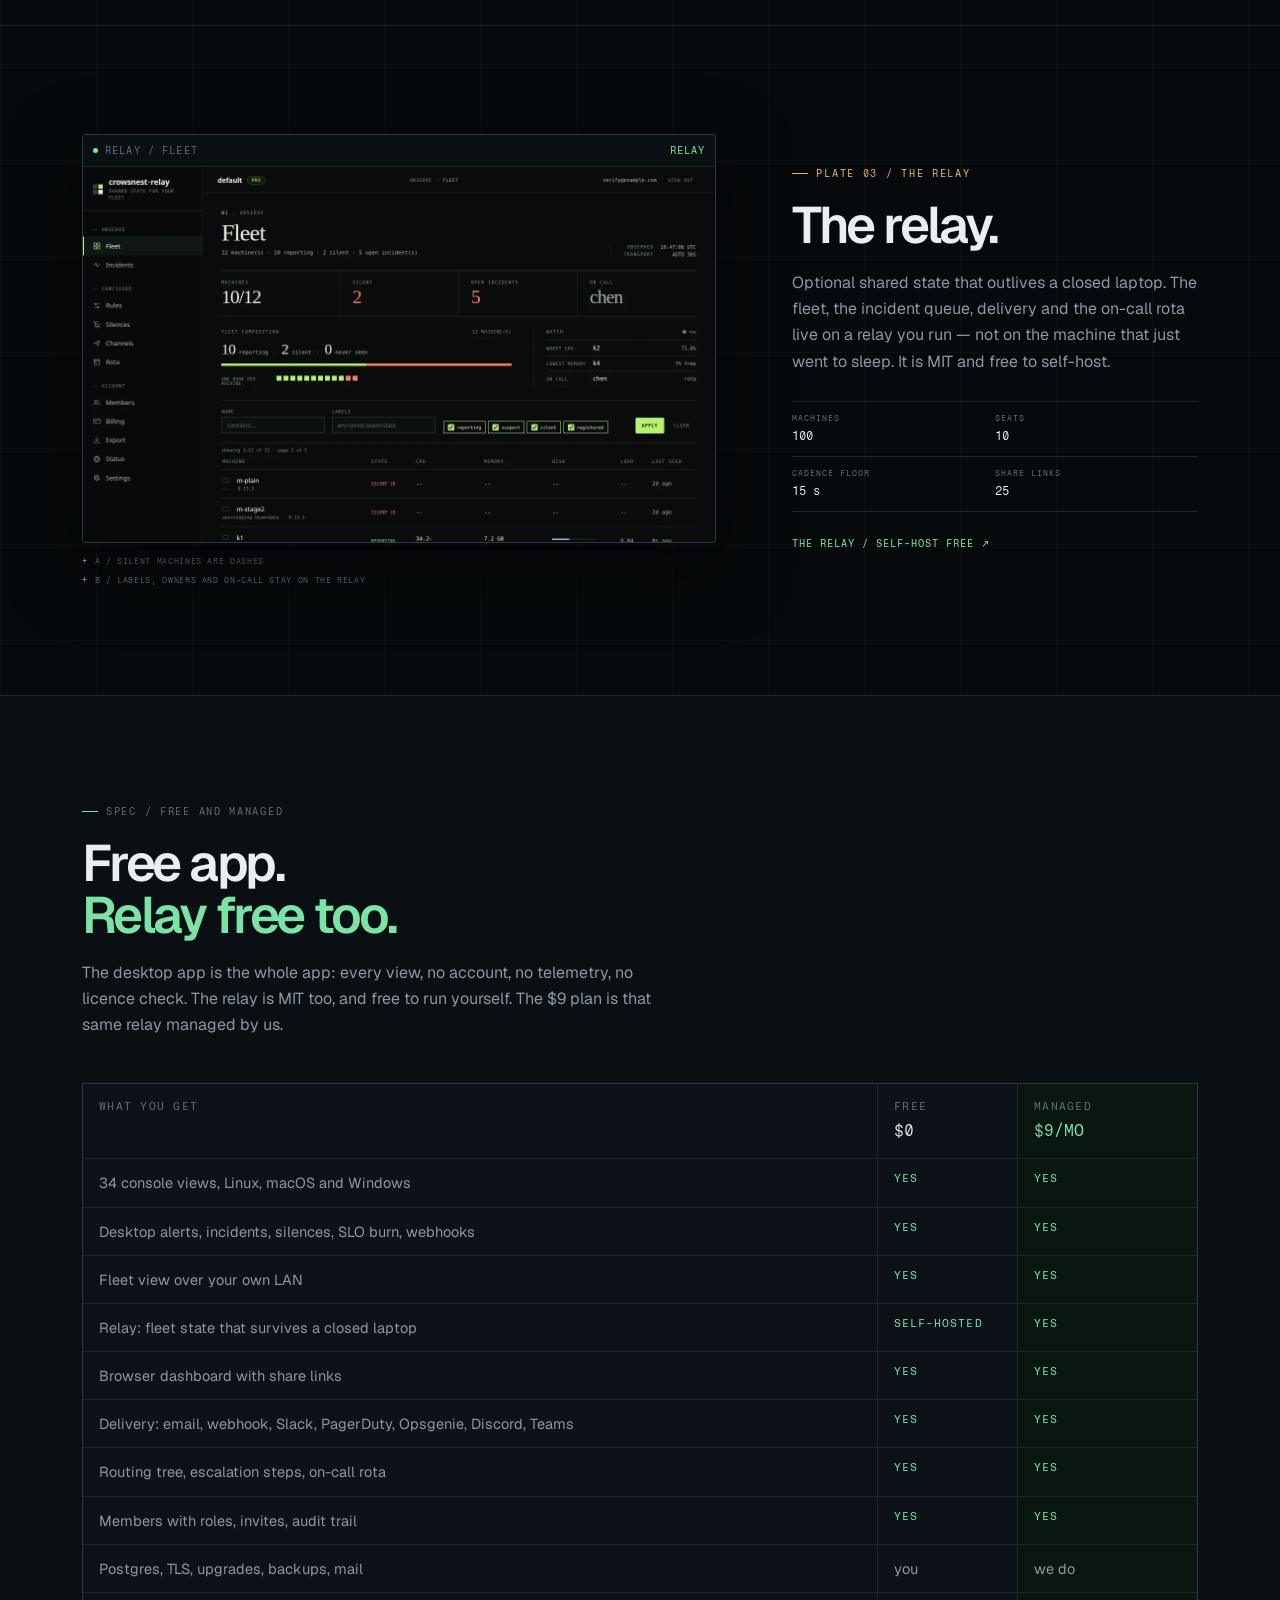
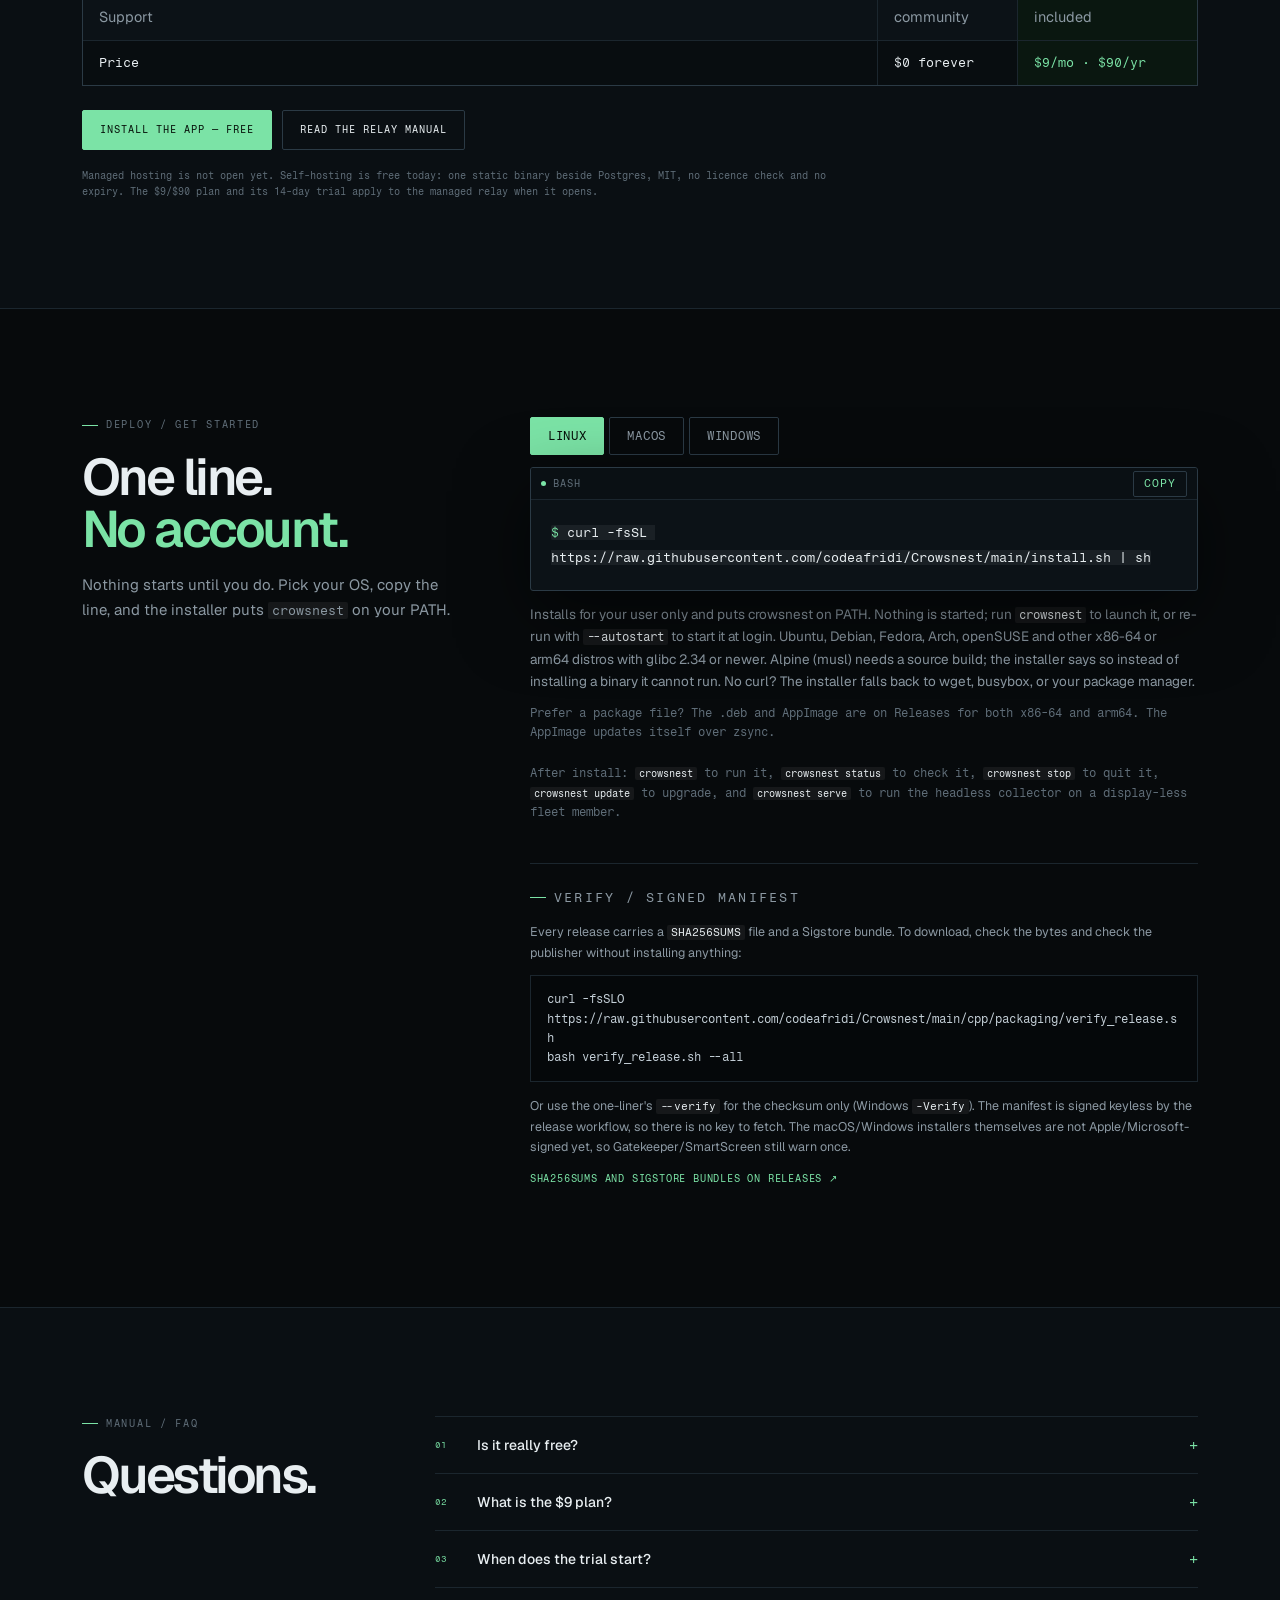
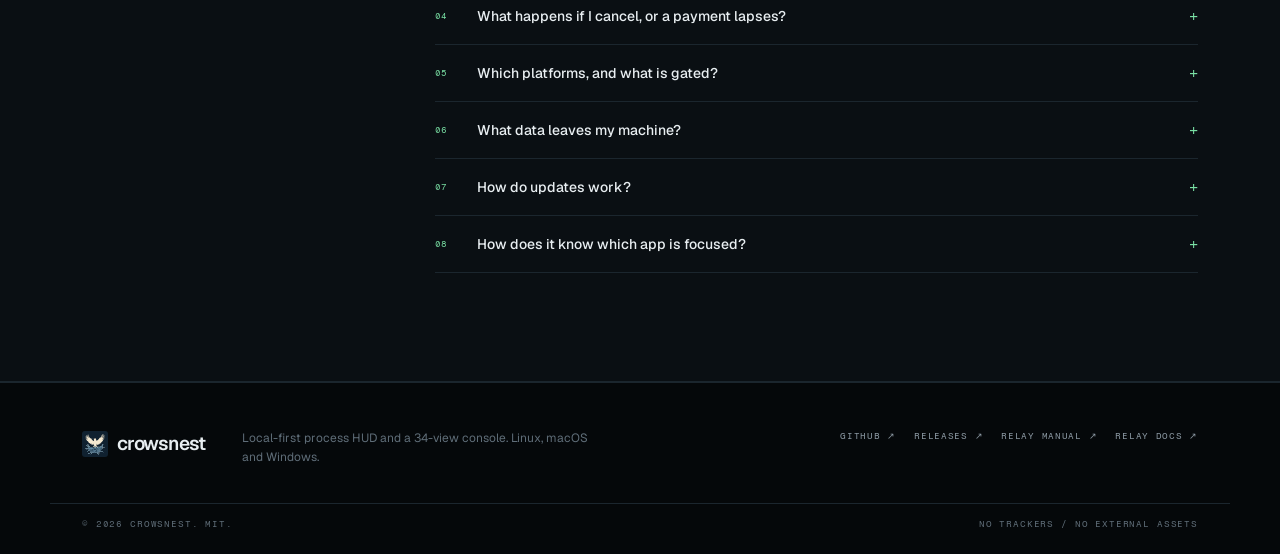
==== commit 4b9547db: "site: use the simplified raven as the favicon The nav keeps the illustrated bird, but at 16 px the f" ====
--- a/site/index.html
+++ b/site/index.html
@@ -6,7 +6,7 @@
     <title>Crowsnest. A focused process HUD and a 34-view console</title>
     <meta name="description" content="Crowsnest puts the focused app's CPU, memory, threads, disk and TCP in a 430px strip, then opens a 34-view console for the host, containers, Kubernetes, traces and cloud cost. Linux, macOS and Windows. The app and the relay are MIT and free to run yourself; the managed relay is $9 with a 14-day trial." />
     <meta name="theme-color" content="#080b0e" />
-    <link rel="icon" href="logo.svg" type="image/svg+xml" />
+    <link rel="icon" href="favicon.svg" type="image/svg+xml" />
     <link rel="apple-touch-icon" href="logo.png" />
     <link rel="preload" href="fonts/geist.woff2" as="font" type="font/woff2" crossorigin />
     <link rel="preload" href="fonts/fragment-mono.woff2" as="font" type="font/woff2" crossorigin />
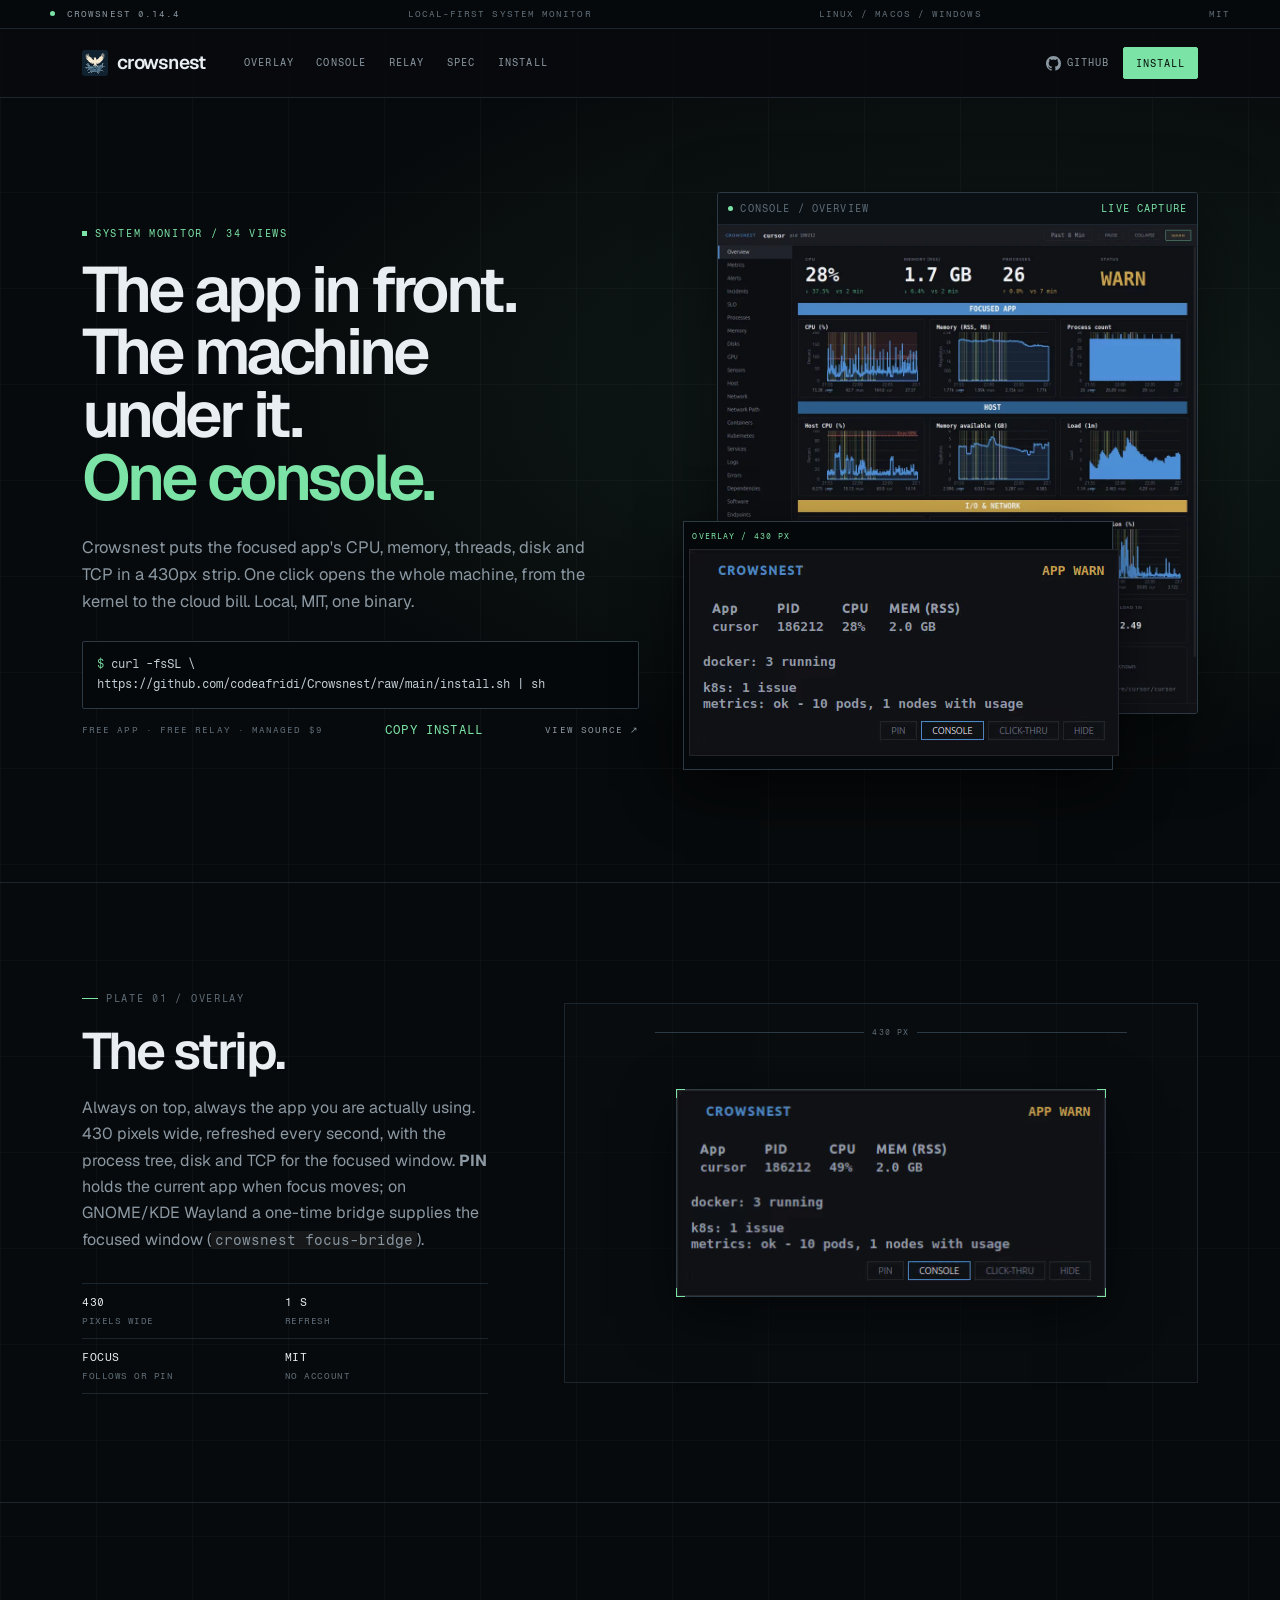
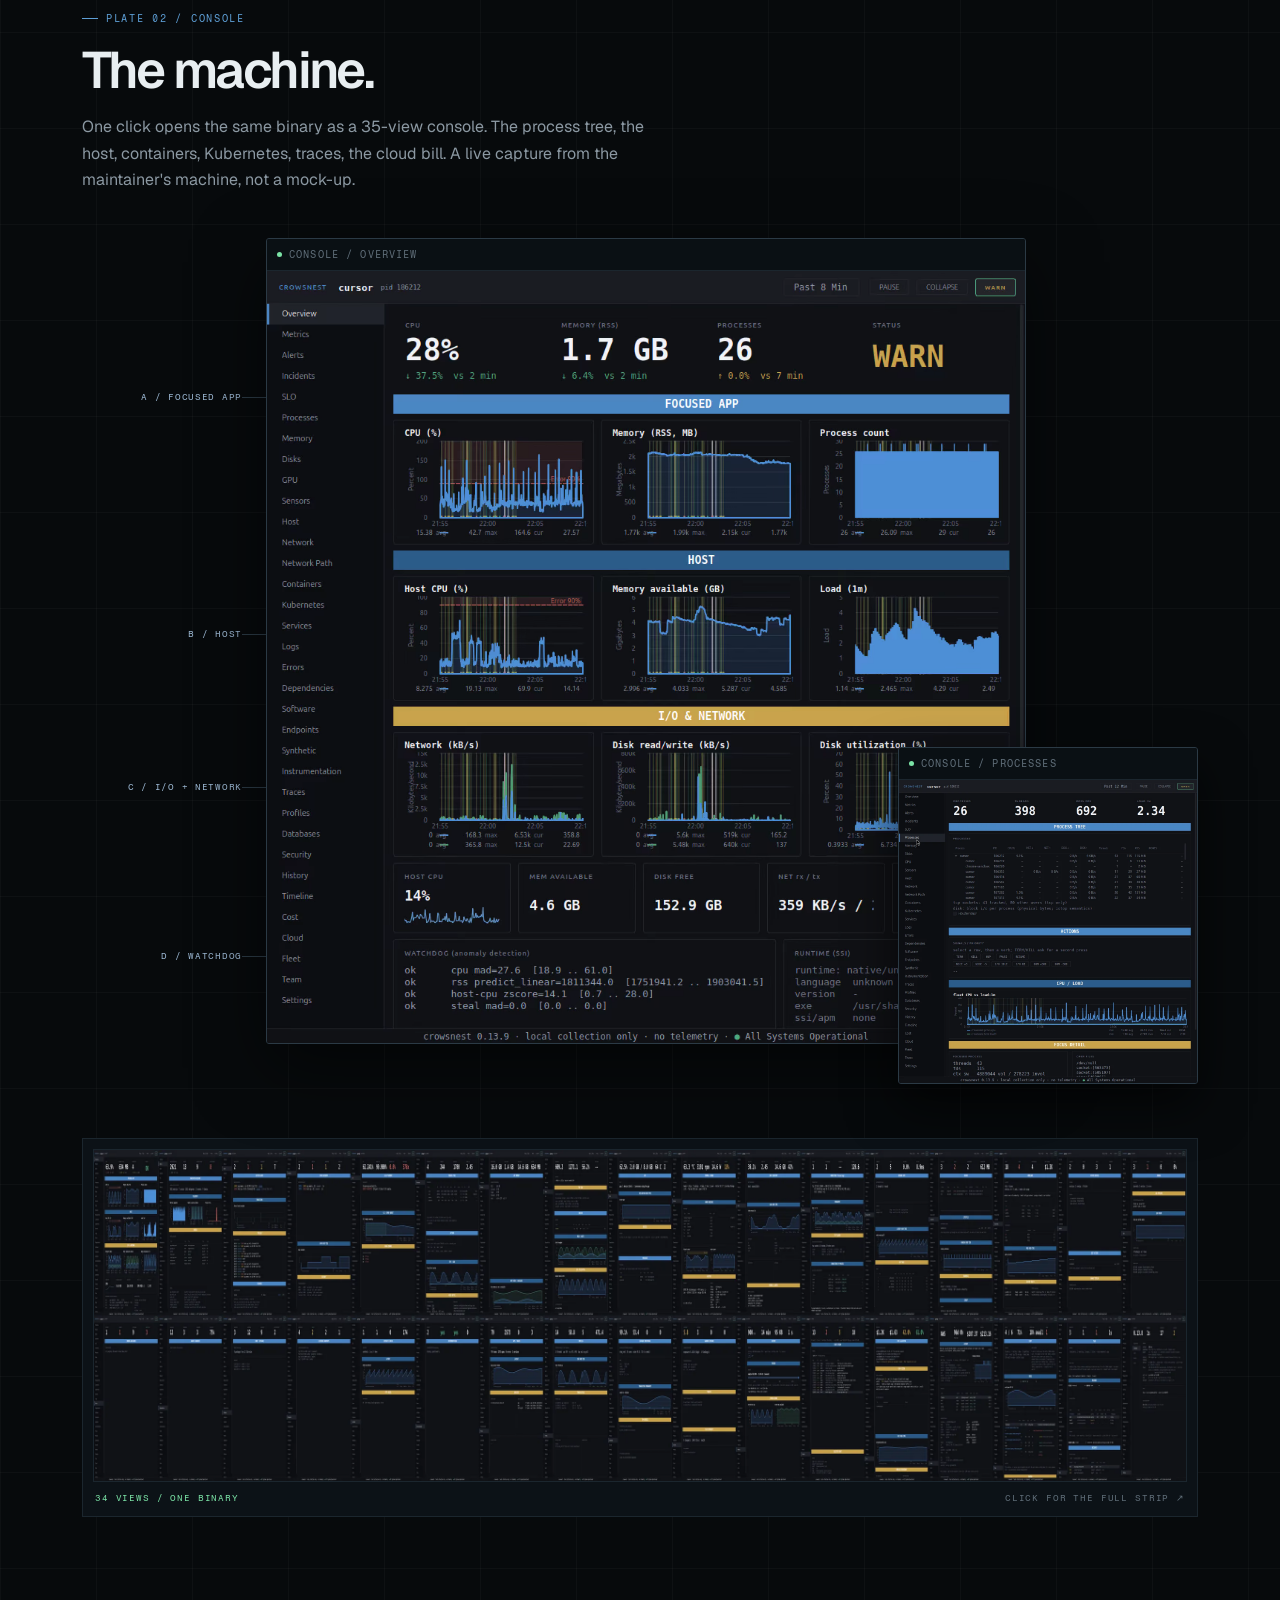
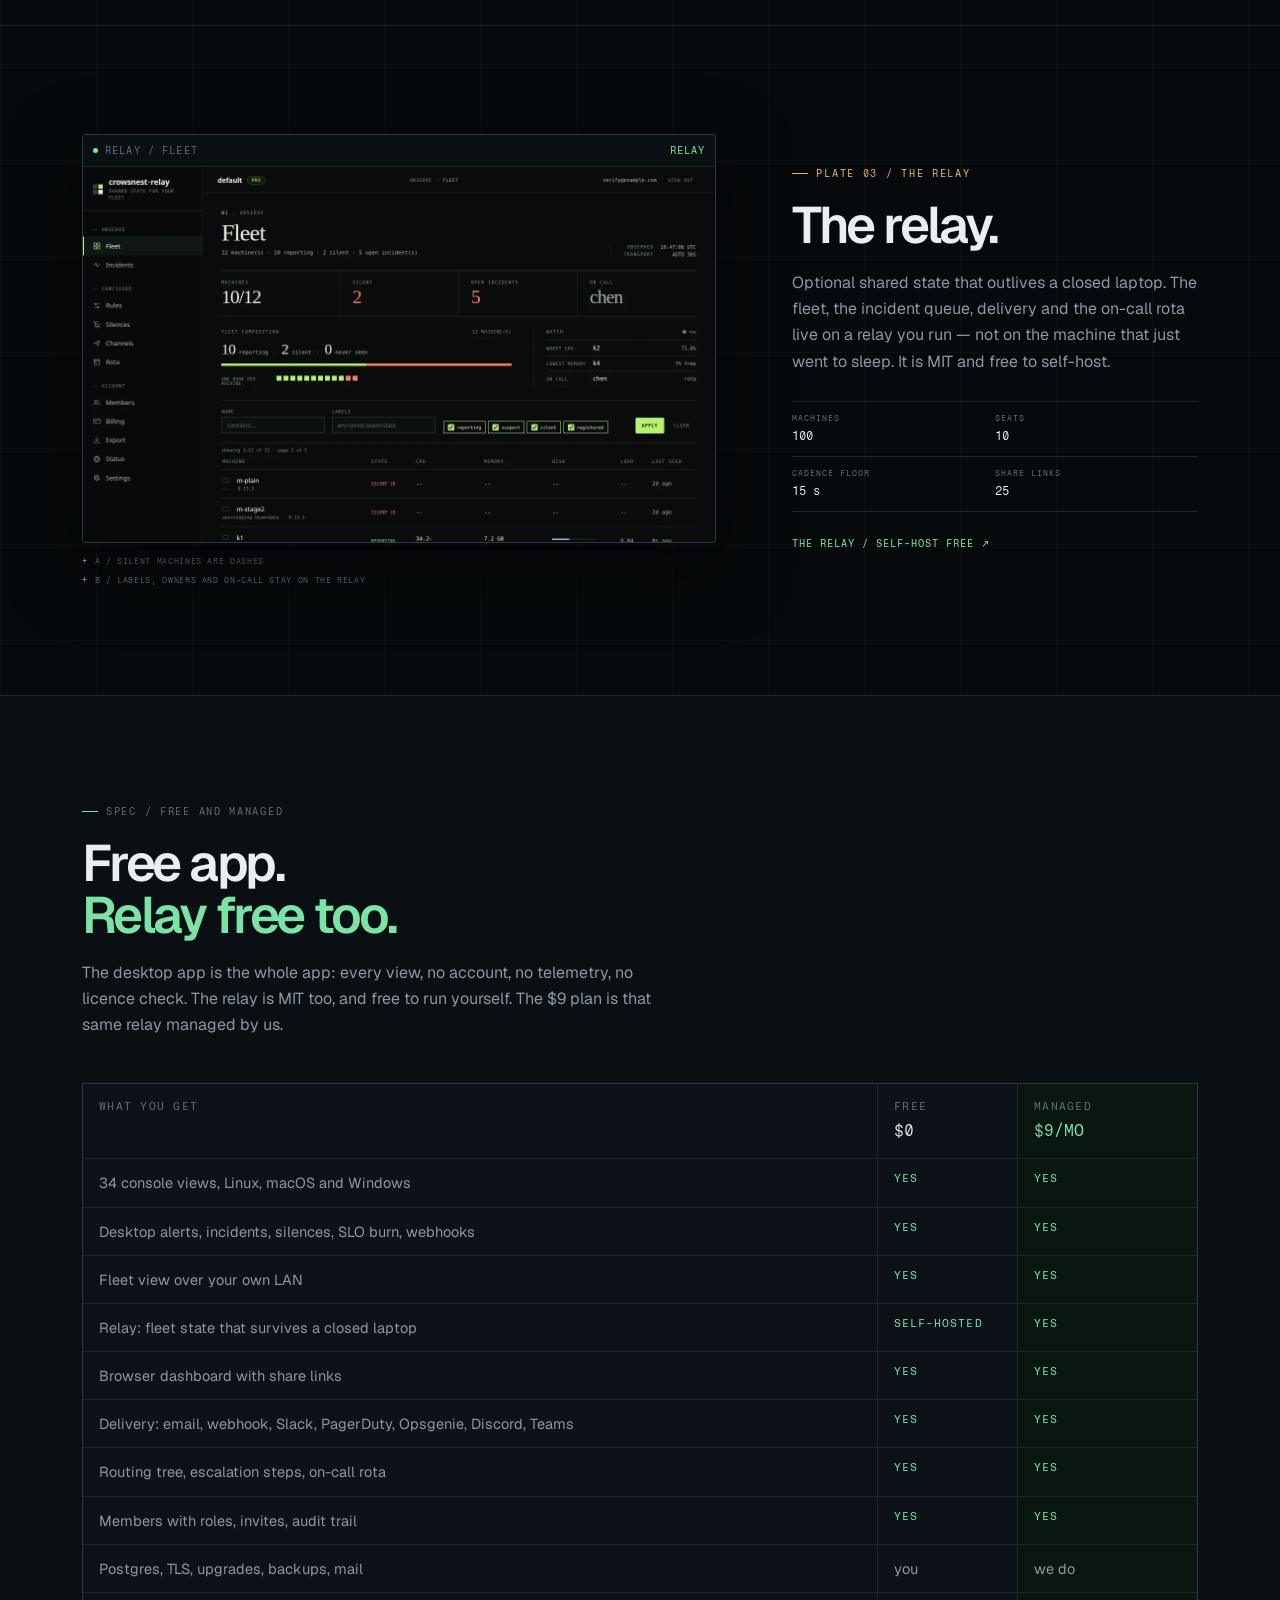
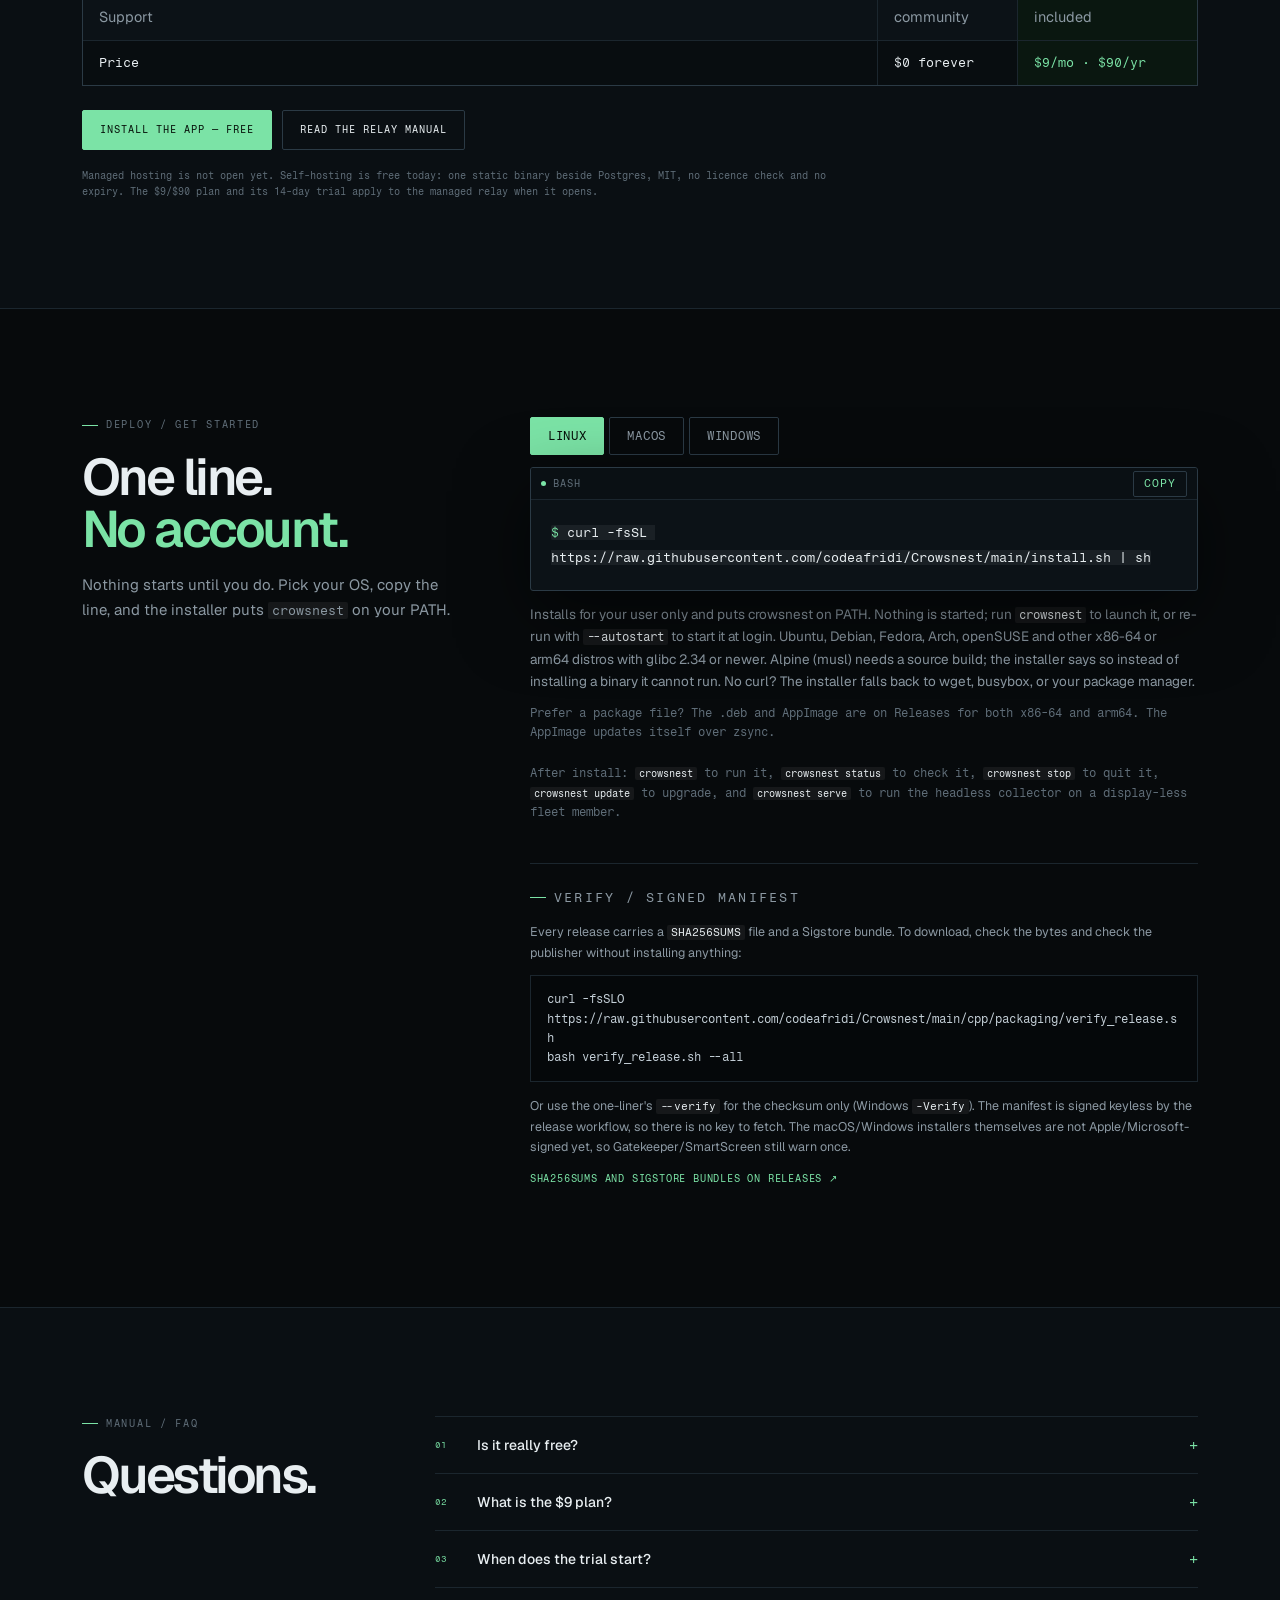
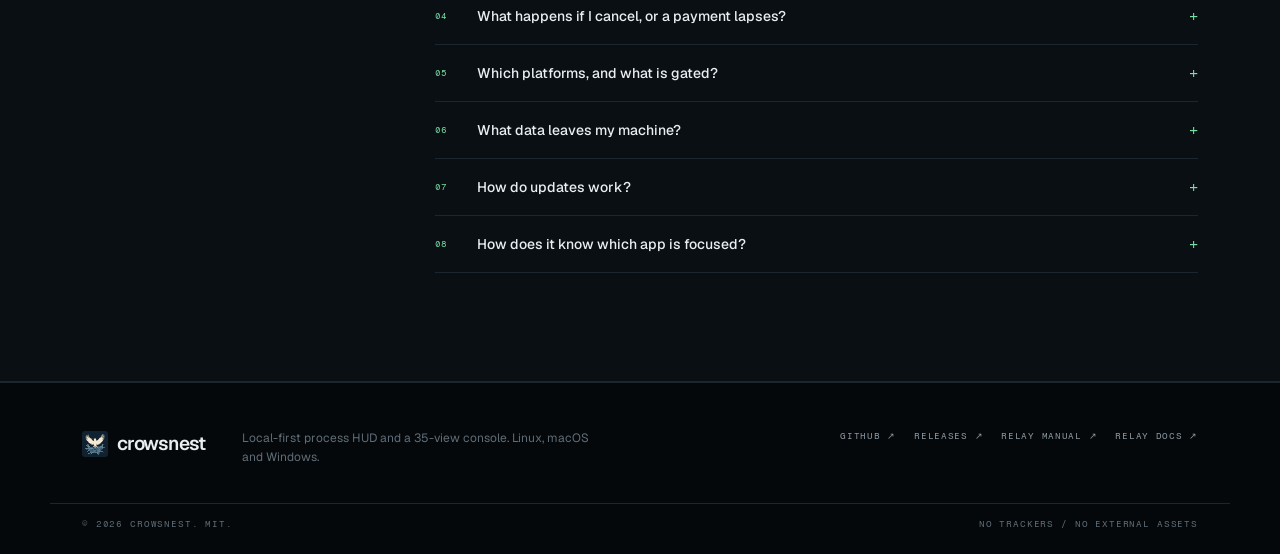
==== commit ae6d93fe: "ui: a field-manual console, with a coverage board for every source The console had become the thing " ====
--- a/site/index.html
+++ b/site/index.html
@@ -3,8 +3,8 @@
   <head>
     <meta charset="utf-8" />
     <meta name="viewport" content="width=device-width, initial-scale=1" />
-    <title>Crowsnest. A focused process HUD and a 34-view console</title>
-    <meta name="description" content="Crowsnest puts the focused app's CPU, memory, threads, disk and TCP in a 430px strip, then opens a 34-view console for the host, containers, Kubernetes, traces and cloud cost. Linux, macOS and Windows. The app and the relay are MIT and free to run yourself; the managed relay is $9 with a 14-day trial." />
+    <title>Crowsnest. A focused process HUD and a 35-view console</title>
+    <meta name="description" content="Crowsnest puts the focused app's CPU, memory, threads, disk and TCP in a 430px strip, then opens a 35-view console for the host, containers, Kubernetes, traces and cloud cost. Linux, macOS and Windows. The app and the relay are MIT and free to run yourself; the managed relay is $9 with a 14-day trial." />
     <meta name="theme-color" content="#080b0e" />
     <link rel="icon" href="favicon.svg" type="image/svg+xml" />
     <link rel="apple-touch-icon" href="logo.png" />
@@ -113,7 +113,7 @@
           <div class="plate-head">
             <p class="plate-no">PLATE 02 / CONSOLE</p>
             <h2>The machine.</h2>
-            <p>One click opens the same binary as a 34-view console. The process tree, the host, containers, Kubernetes, traces, the cloud bill. A live capture from the maintainer's machine, not a mock-up.</p>
+            <p>One click opens the same binary as a 35-view console. The process tree, the host, containers, Kubernetes, traces, the cloud bill. A live capture from the maintainer's machine, not a mock-up.</p>
           </div>
           <div class="console-stage">
             <div class="ann-col" aria-hidden="true">
@@ -271,7 +271,7 @@
             <h2>Questions.</h2>
           </div>
           <div class="faq-list">
-            <details class="faq-item"><summary><span>01</span>Is it really free?</summary><p>Yes. The desktop app is MIT with no account, no telemetry, no licence check and no feature gate. Every one of the 34 views ships in the free build. Local telemetry is never metered, and there is nothing to buy to use it.</p></details>
+            <details class="faq-item"><summary><span>01</span>Is it really free?</summary><p>Yes. The desktop app is MIT with no account, no telemetry, no licence check and no feature gate. Every one of the 35 views ships in the free build. Local telemetry is never metered, and there is nothing to buy to use it.</p></details>
             <details class="faq-item"><summary><span>02</span>What is the $9 plan?</summary><p>The managed relay: we run the same relay for you &mdash; hosting, TLS, upgrades, backups, mail and support. The relay is MIT and free to self-host; nothing is feature-gated. $9 a month or $90 a year, 14-day trial, no card, when managed hosting opens. <a href="#spec">Pricing and limits</a>.</p></details>
             <details class="faq-item"><summary><span>03</span>When does the trial start?</summary><p>On the managed relay, when your hosted workspace is provisioned: 14 days, no card, full limits. A relay you run yourself has no trial and no expiry &mdash; it is free, with or without us.</p></details>
             <details class="faq-item"><summary><span>04</span>What happens if I cancel, or a payment lapses?</summary><p>Cancellation keeps the plan to the end of the period, then data is kept 30 days before a counted delete with a receipt. A lapsed payment gives 7 days of grace: read-only by day 7, cancelled by the pass on day 8. Restore inside the window and nothing is lost.</p></details>
@@ -287,7 +287,7 @@
     <footer class="footer">
       <div class="wrap footer-top">
         <a class="brand footer-brand" href="#main"><img class="brand-mark" src="logo.svg" width="26" height="26" alt="" aria-hidden="true" /><span class="brand-name">crowsnest</span></a>
-        <p>Local-first process HUD and a 34-view console. Linux, macOS and Windows.</p>
+        <p>Local-first process HUD and a 35-view console. Linux, macOS and Windows.</p>
         <div class="footer-links">
           <a href="https://github.com/codeafridi/Crowsnest" rel="noopener">GitHub &nearr;</a>
           <a href="https://github.com/codeafridi/Crowsnest/releases" rel="noopener">Releases &nearr;</a>
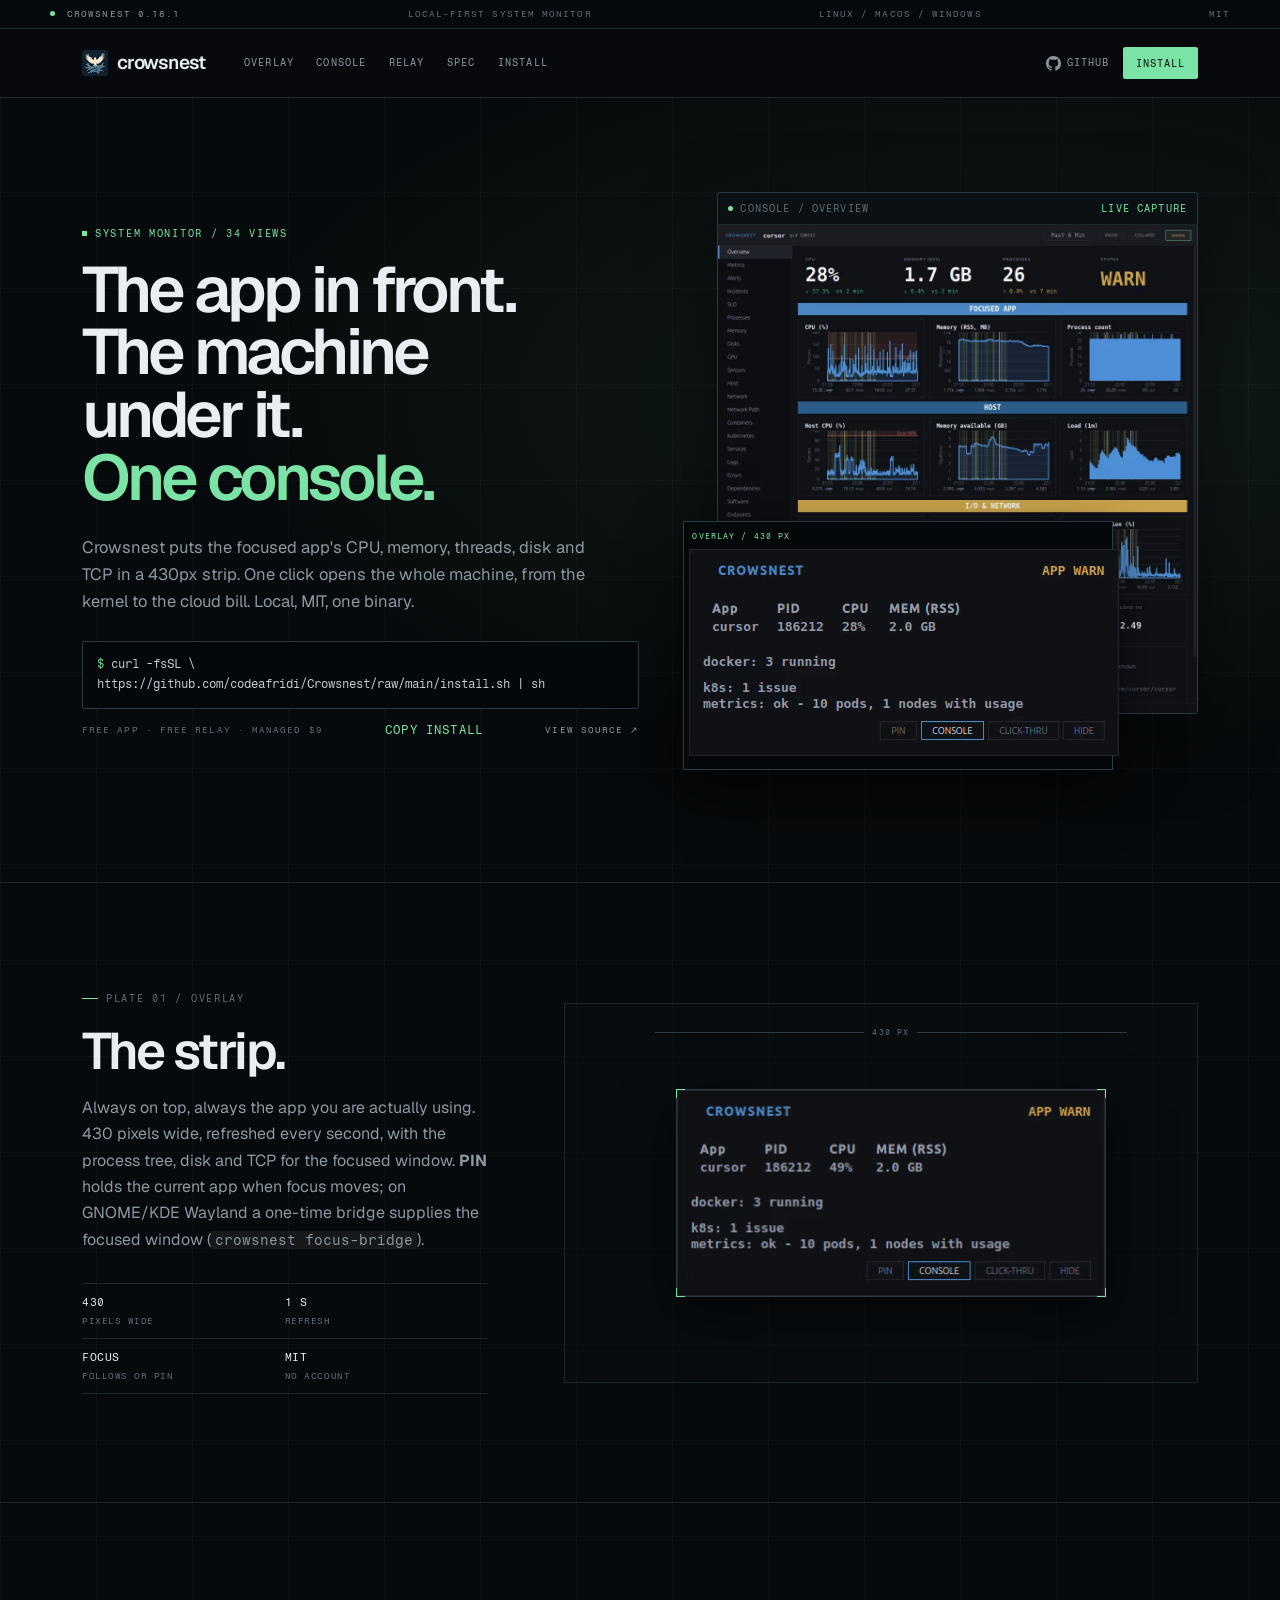
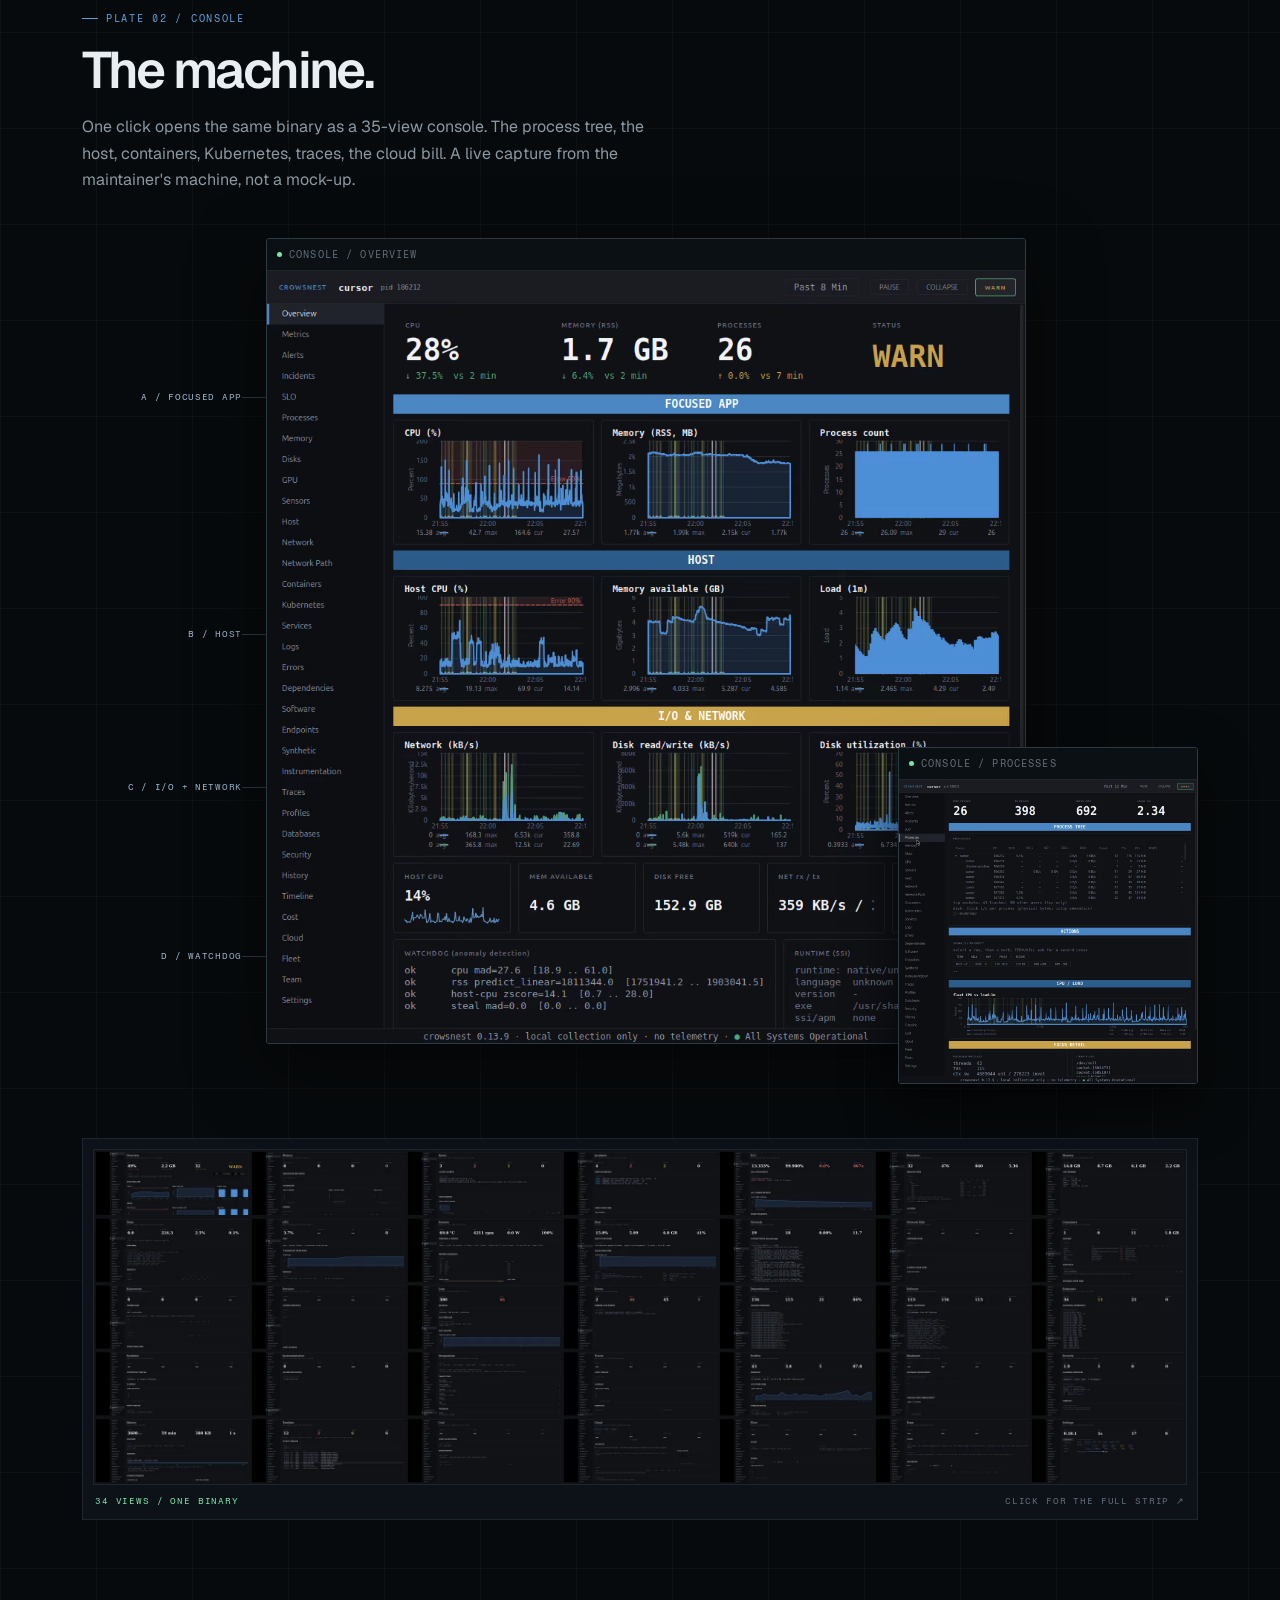
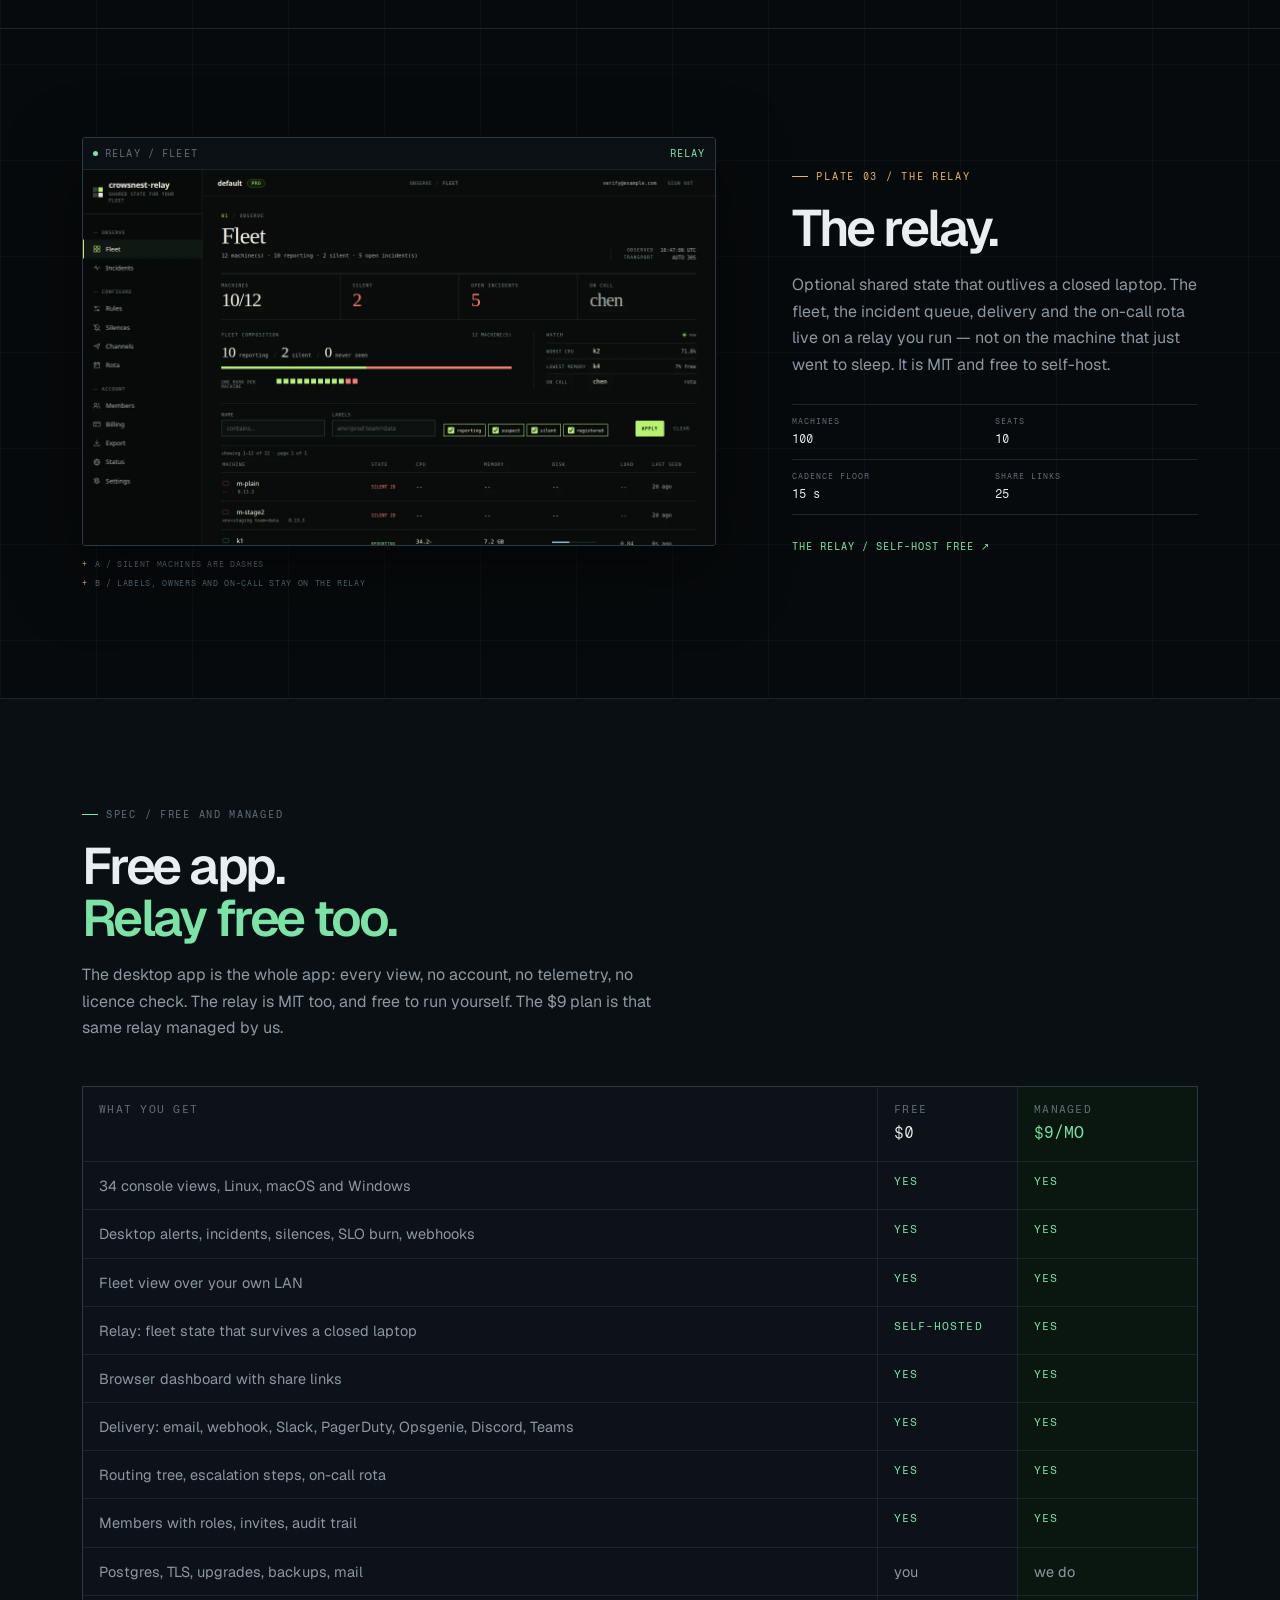
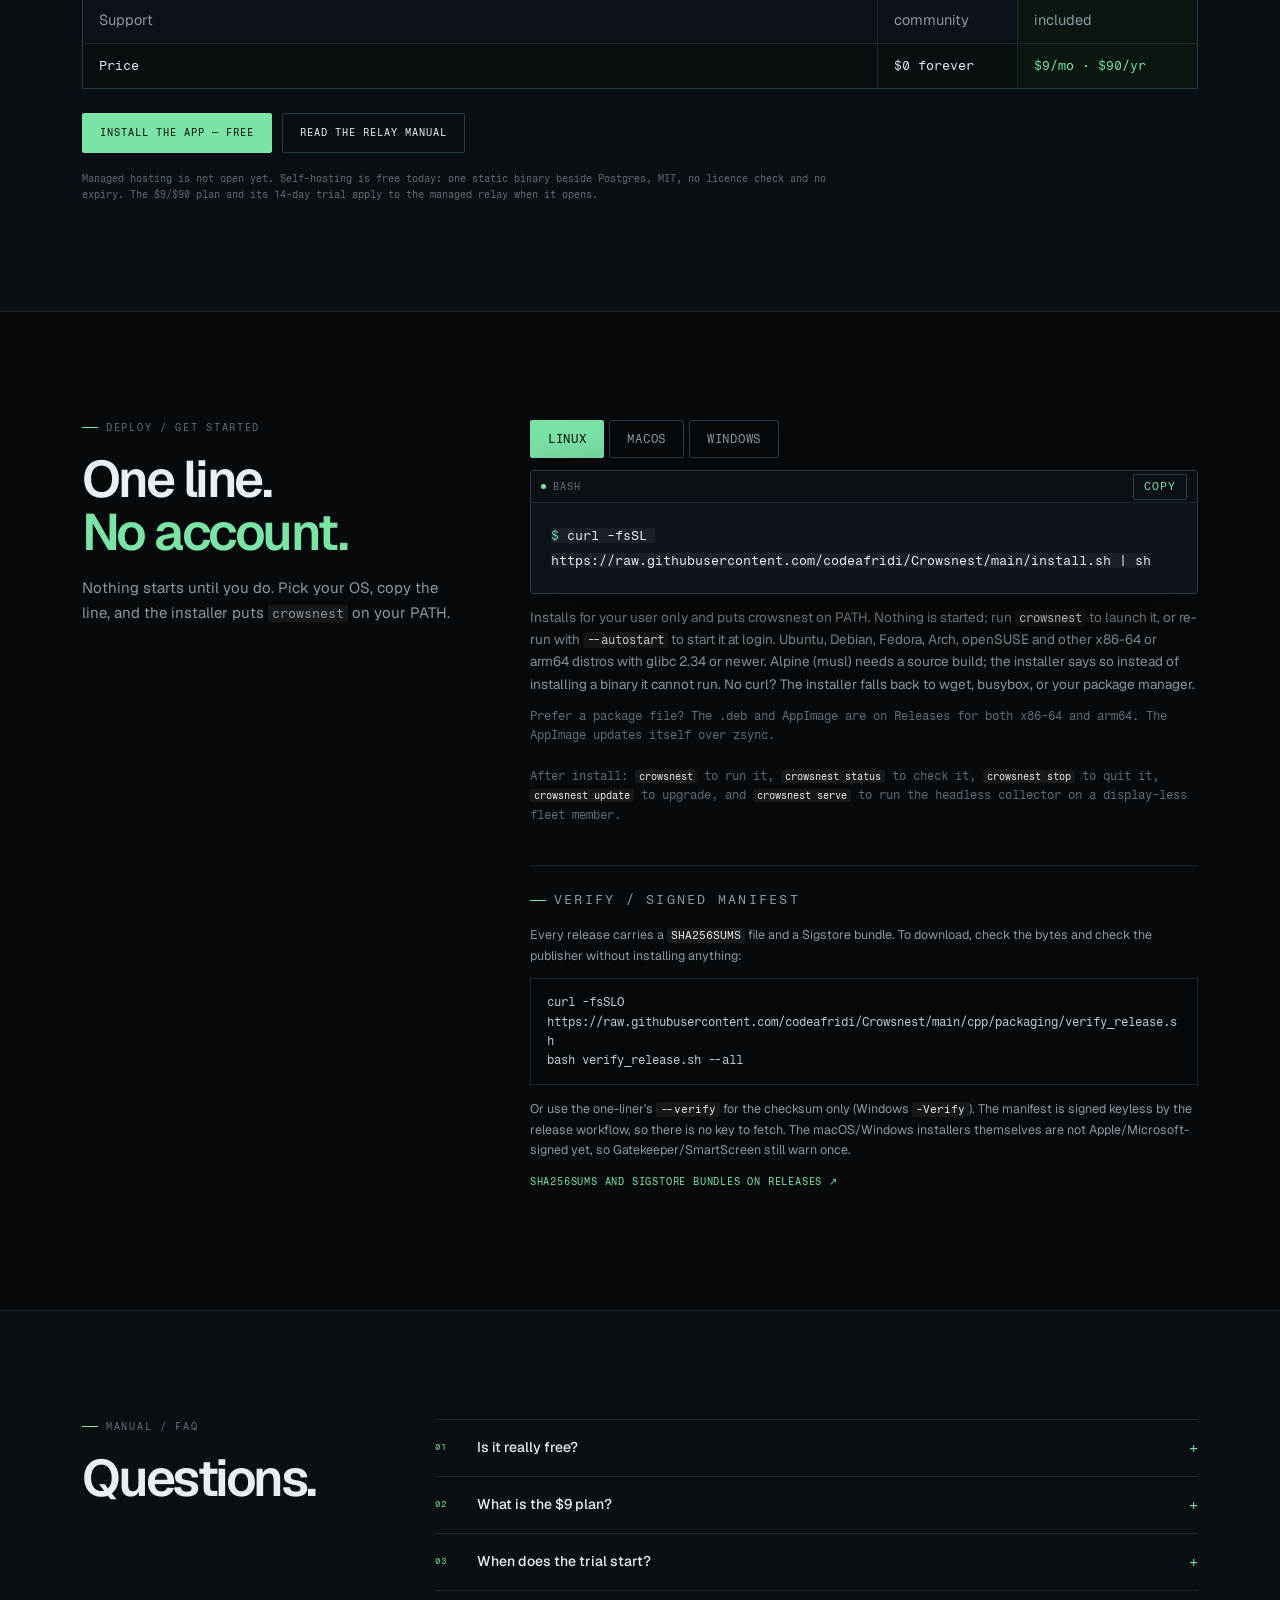
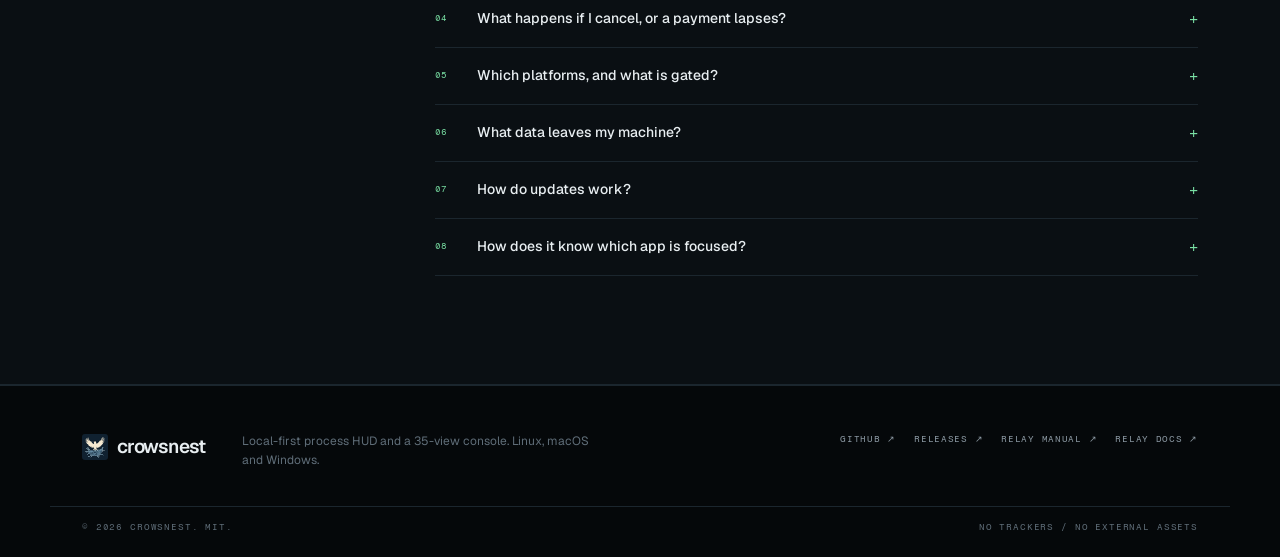
==== commit c31089c5: "site: the 35-view console sheet on 0.18.1, with the strip at 0.18.1 All 35 pages captured live from " ====
--- a/site/index.html
+++ b/site/index.html
@@ -17,7 +17,7 @@
 
     <div class="topstrip">
       <div class="wrap topstrip-inner">
-        <span class="topstrip-build"><i class="dot" aria-hidden="true"></i> CROWSNEST 0.14.4</span>
+        <span class="topstrip-build"><i class="dot" aria-hidden="true"></i> CROWSNEST 0.18.1</span>
         <span>LOCAL-FIRST SYSTEM MONITOR</span>
         <span>LINUX / MACOS / WINDOWS</span>
         <span>MIT</span>
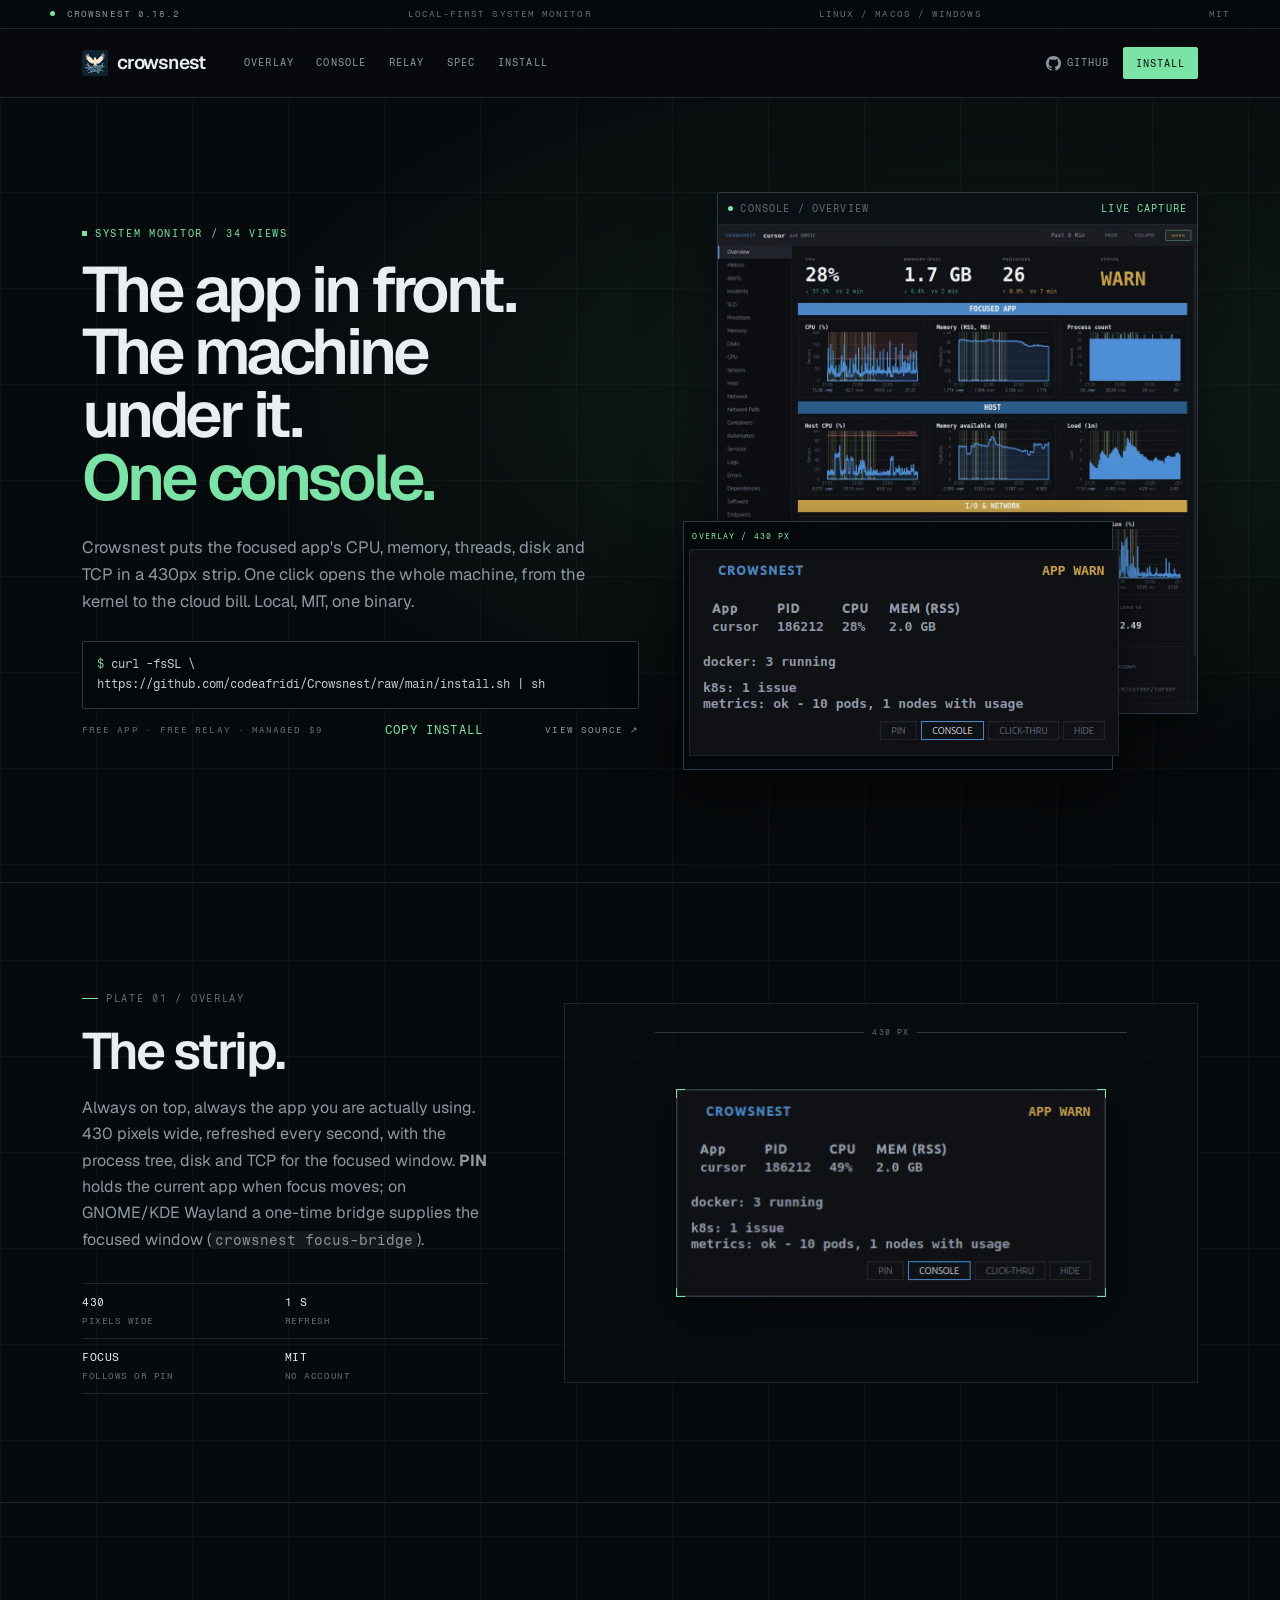
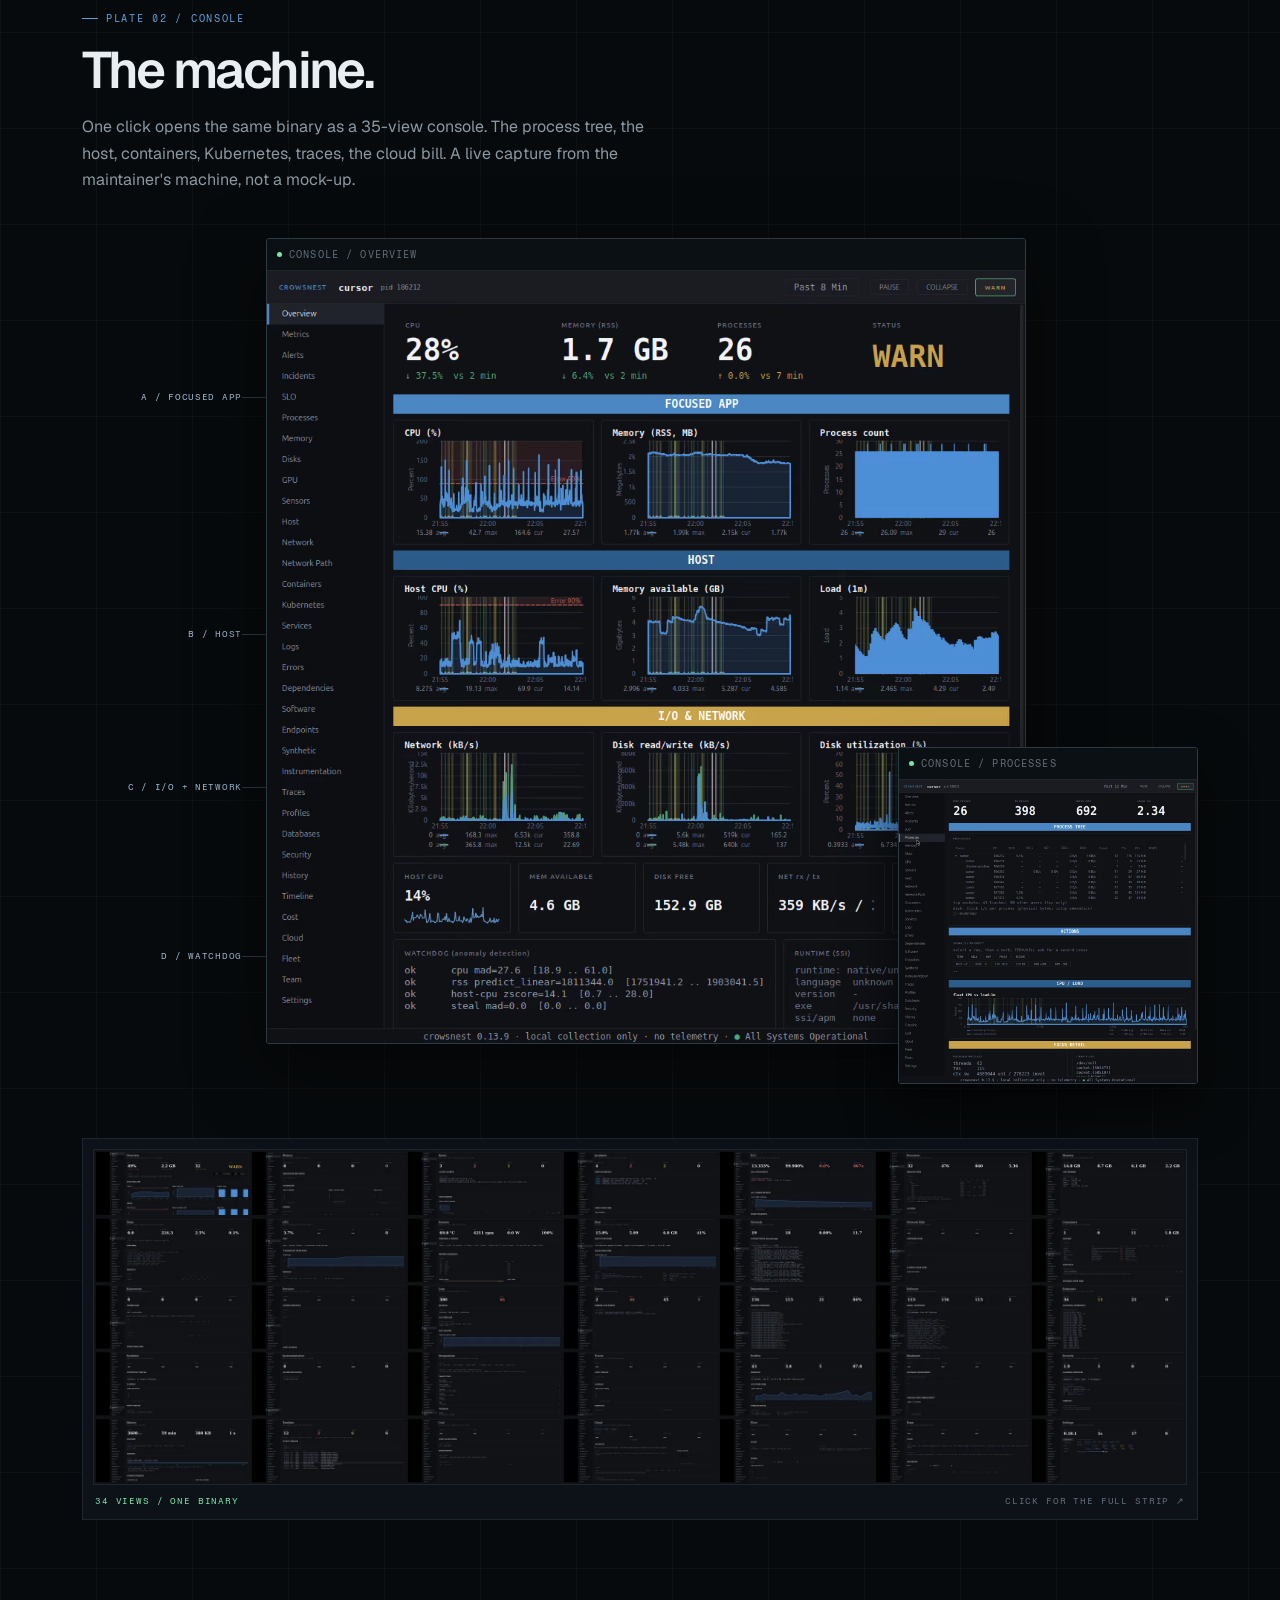
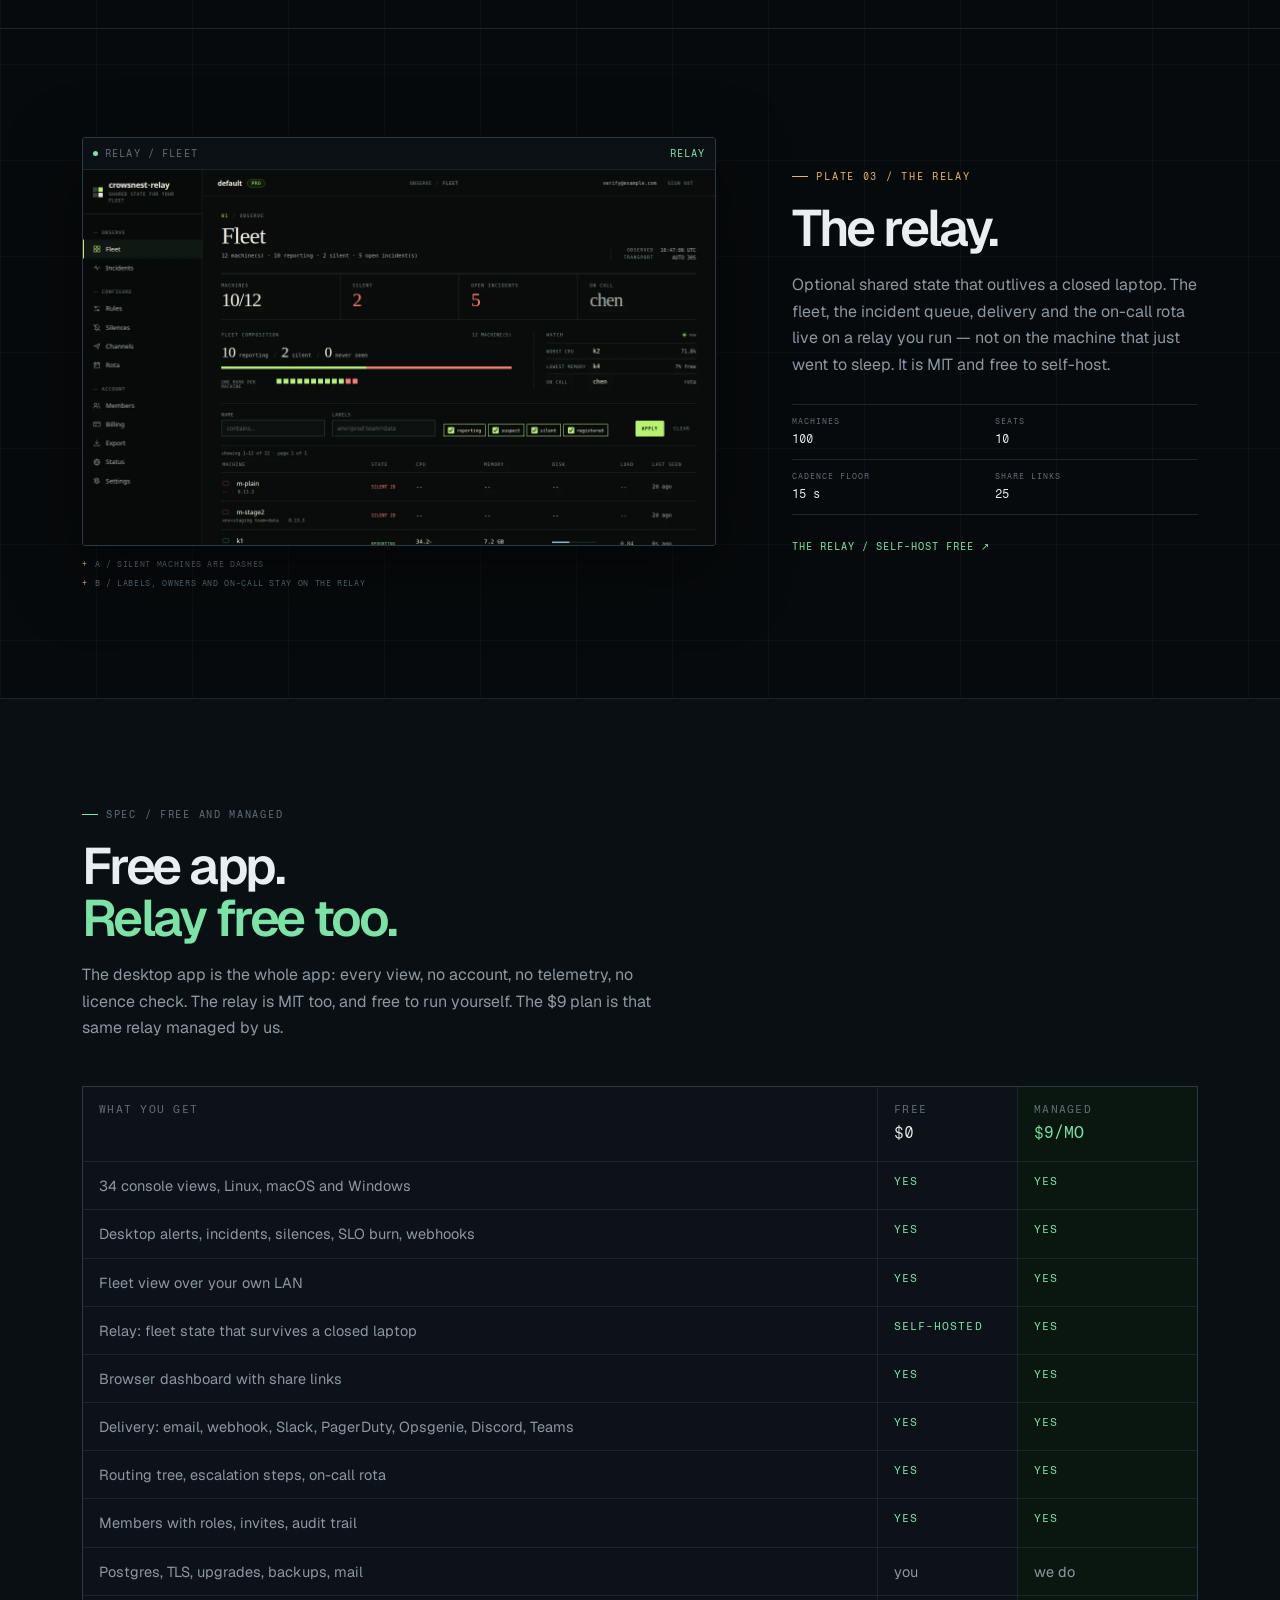
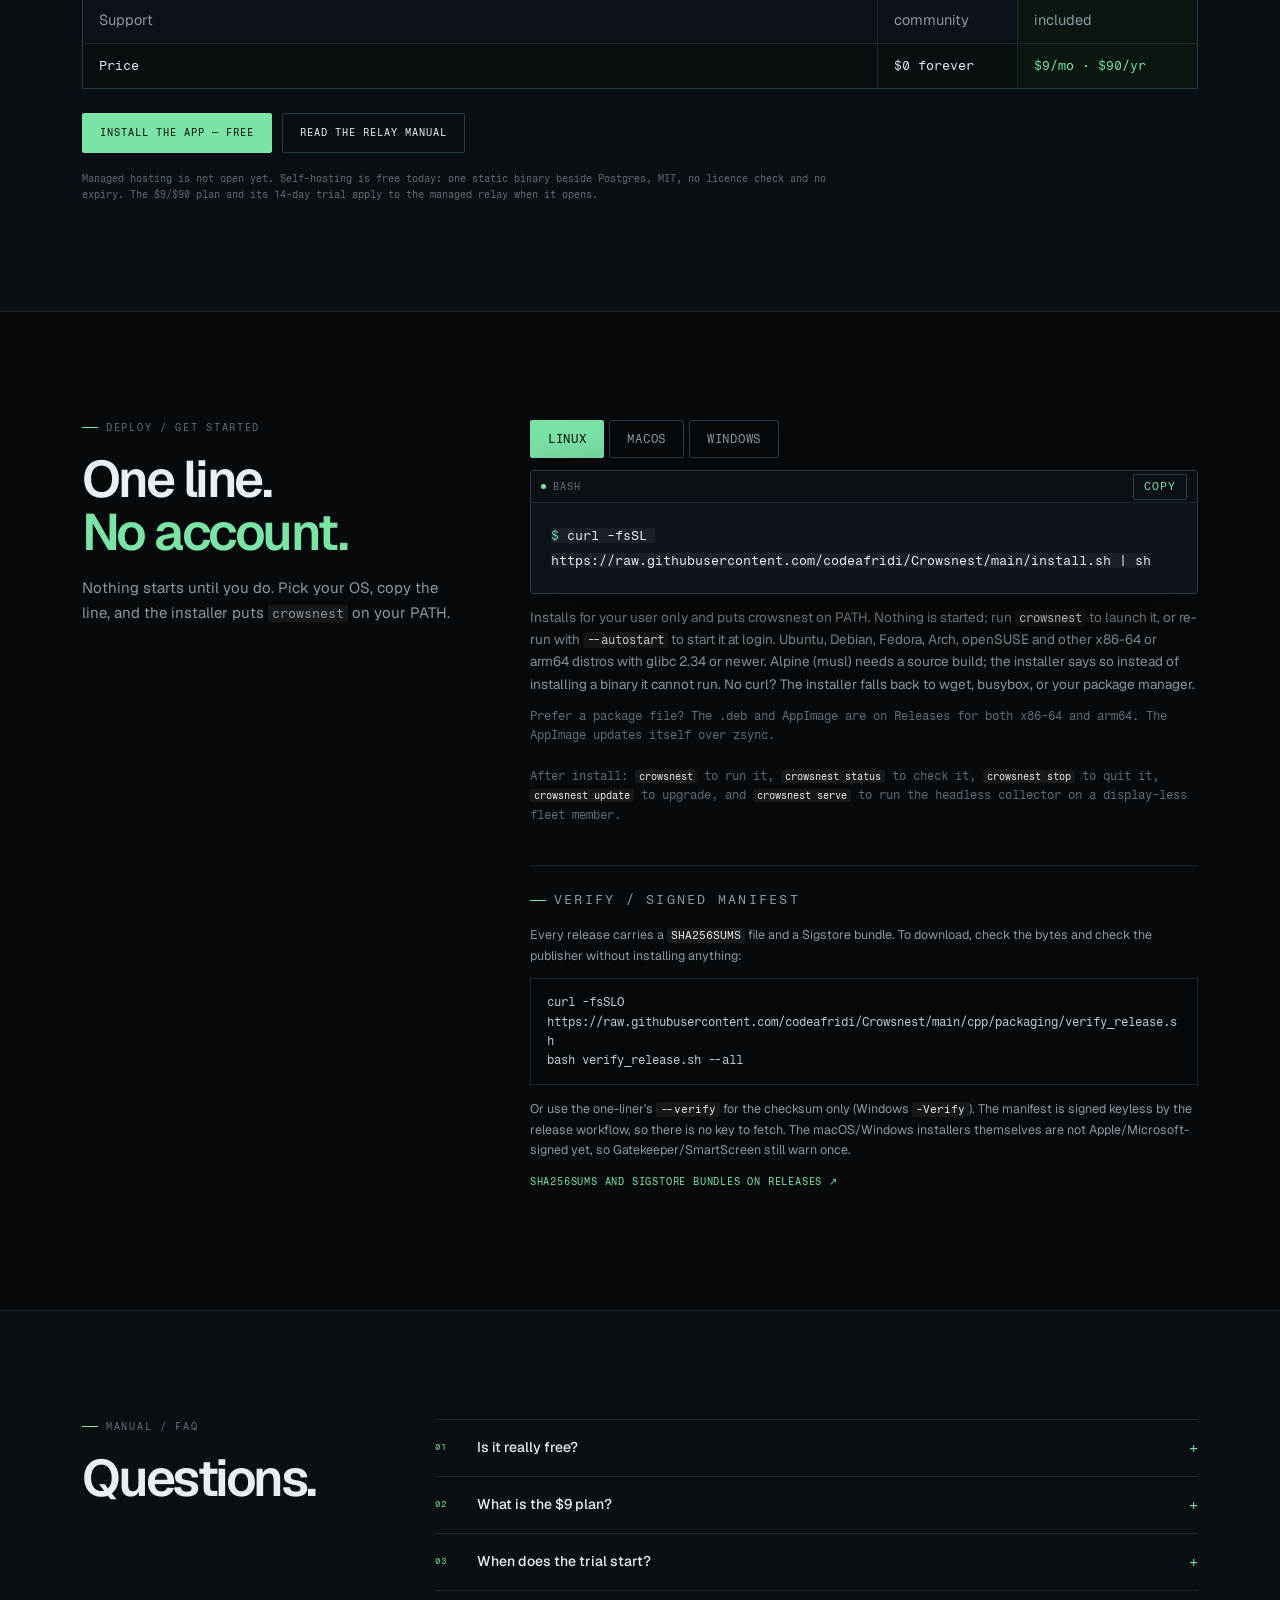
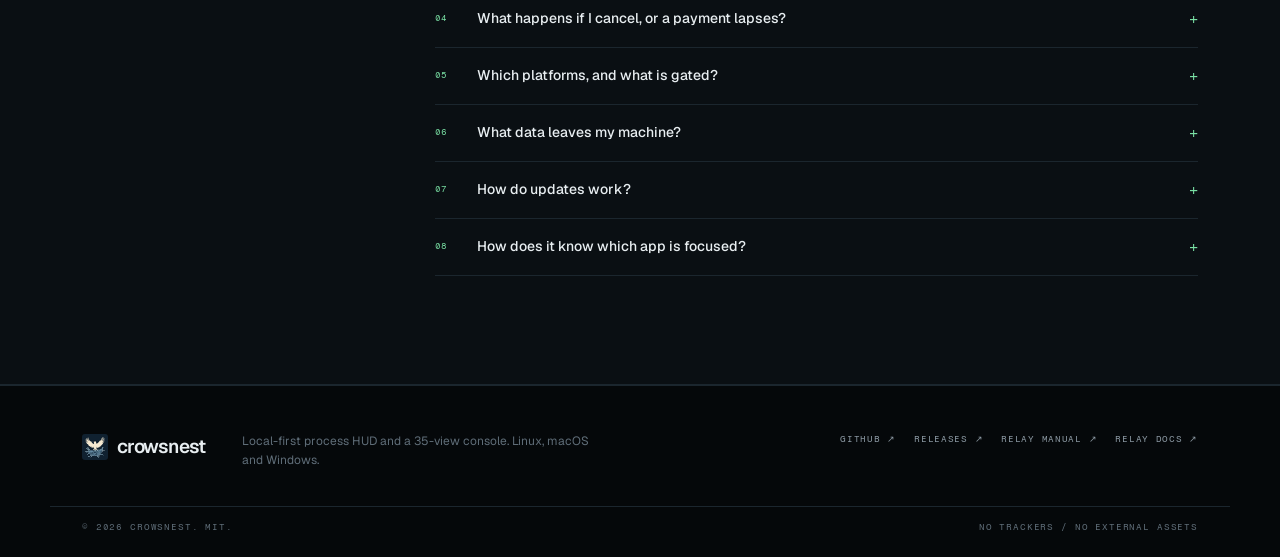
==== commit f0fc2f70: "site: the strip names 0.18.2" ====
--- a/site/index.html
+++ b/site/index.html
@@ -17,7 +17,7 @@
 
     <div class="topstrip">
       <div class="wrap topstrip-inner">
-        <span class="topstrip-build"><i class="dot" aria-hidden="true"></i> CROWSNEST 0.18.1</span>
+        <span class="topstrip-build"><i class="dot" aria-hidden="true"></i> CROWSNEST 0.18.2</span>
         <span>LOCAL-FIRST SYSTEM MONITOR</span>
         <span>LINUX / MACOS / WINDOWS</span>
         <span>MIT</span>
